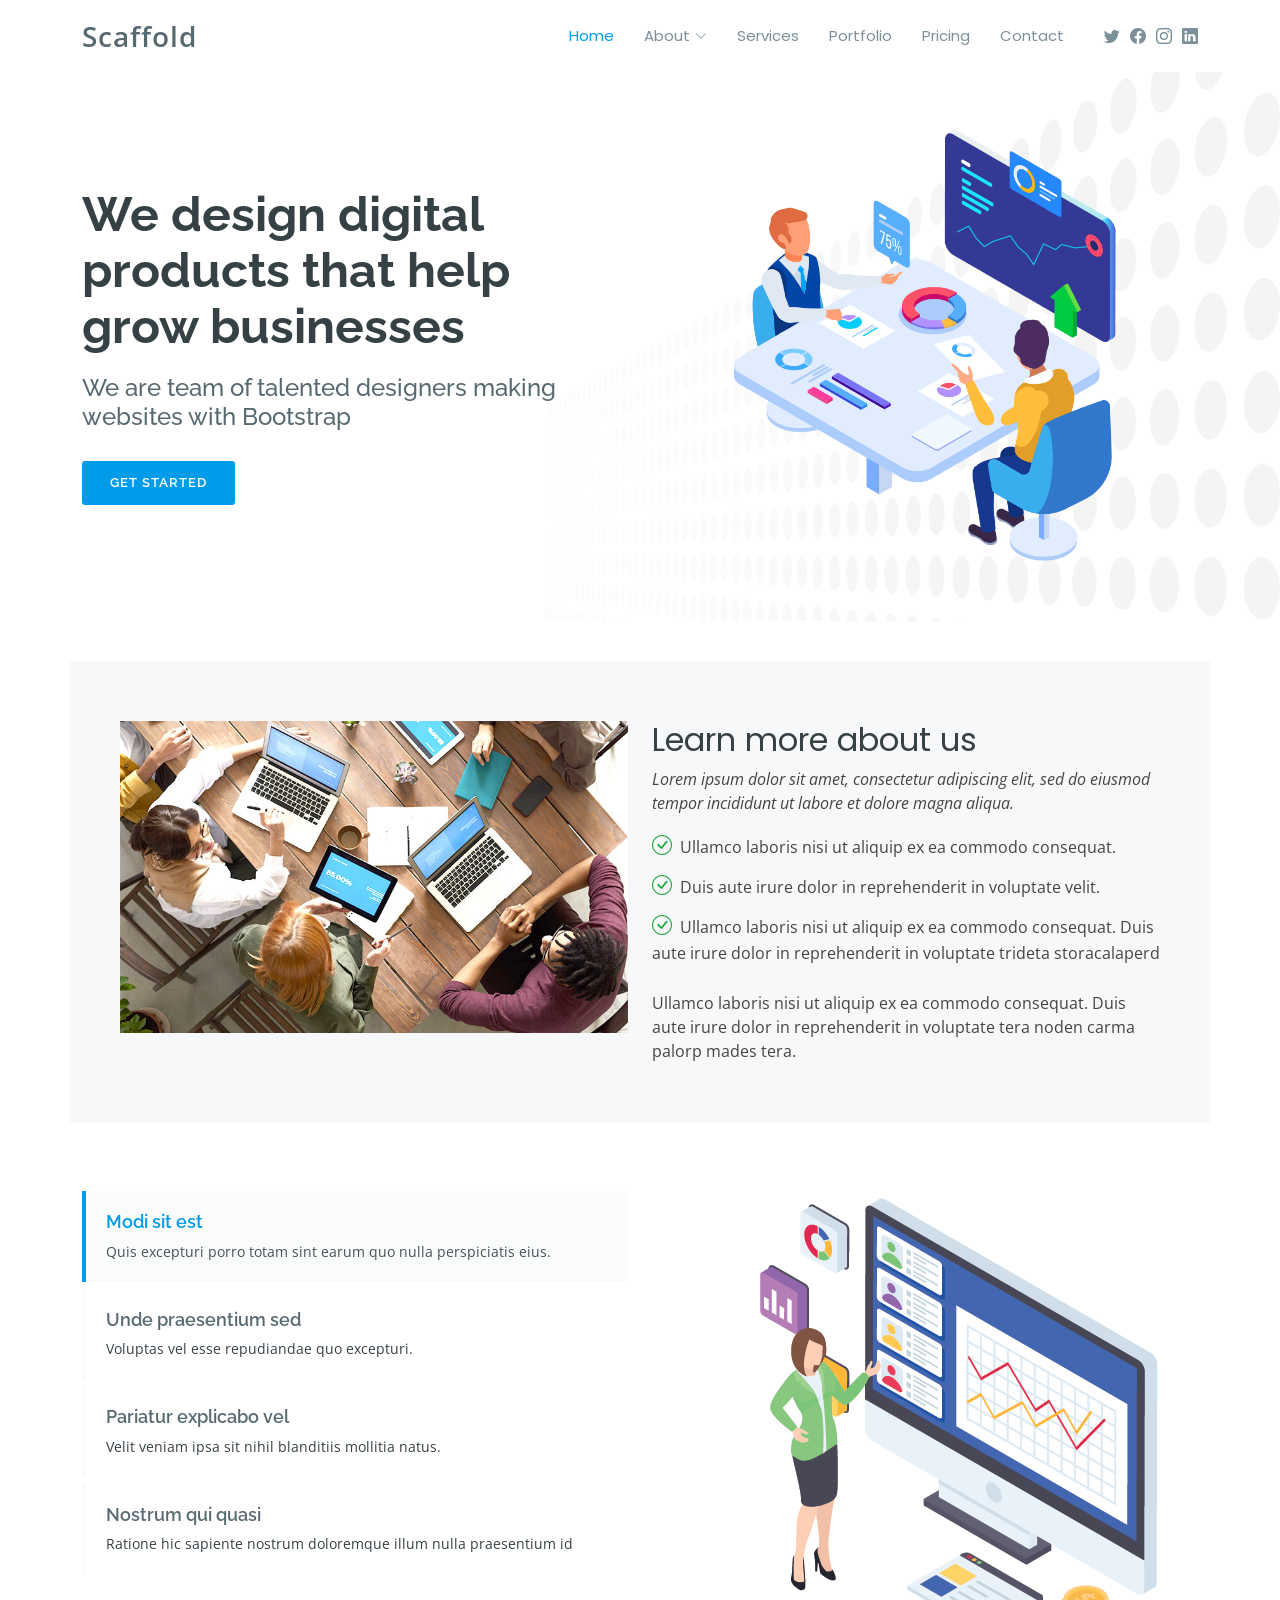
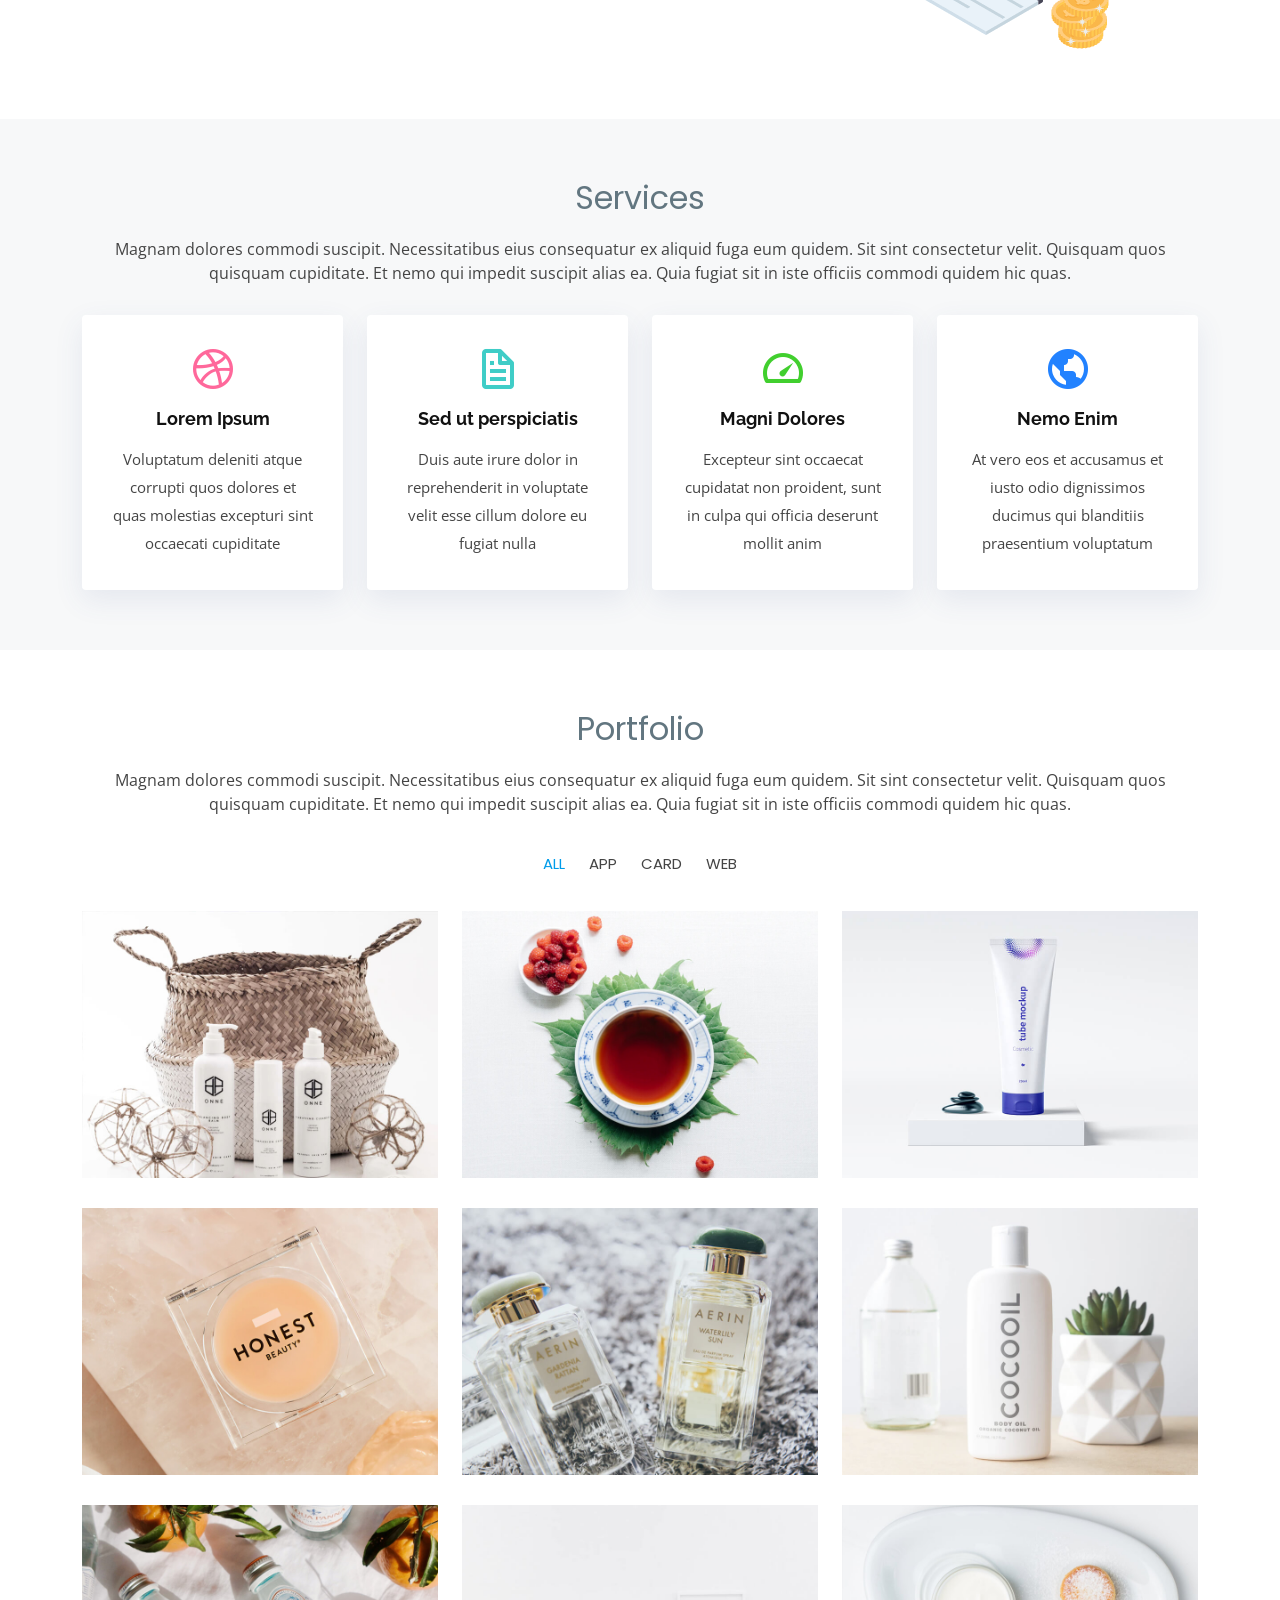
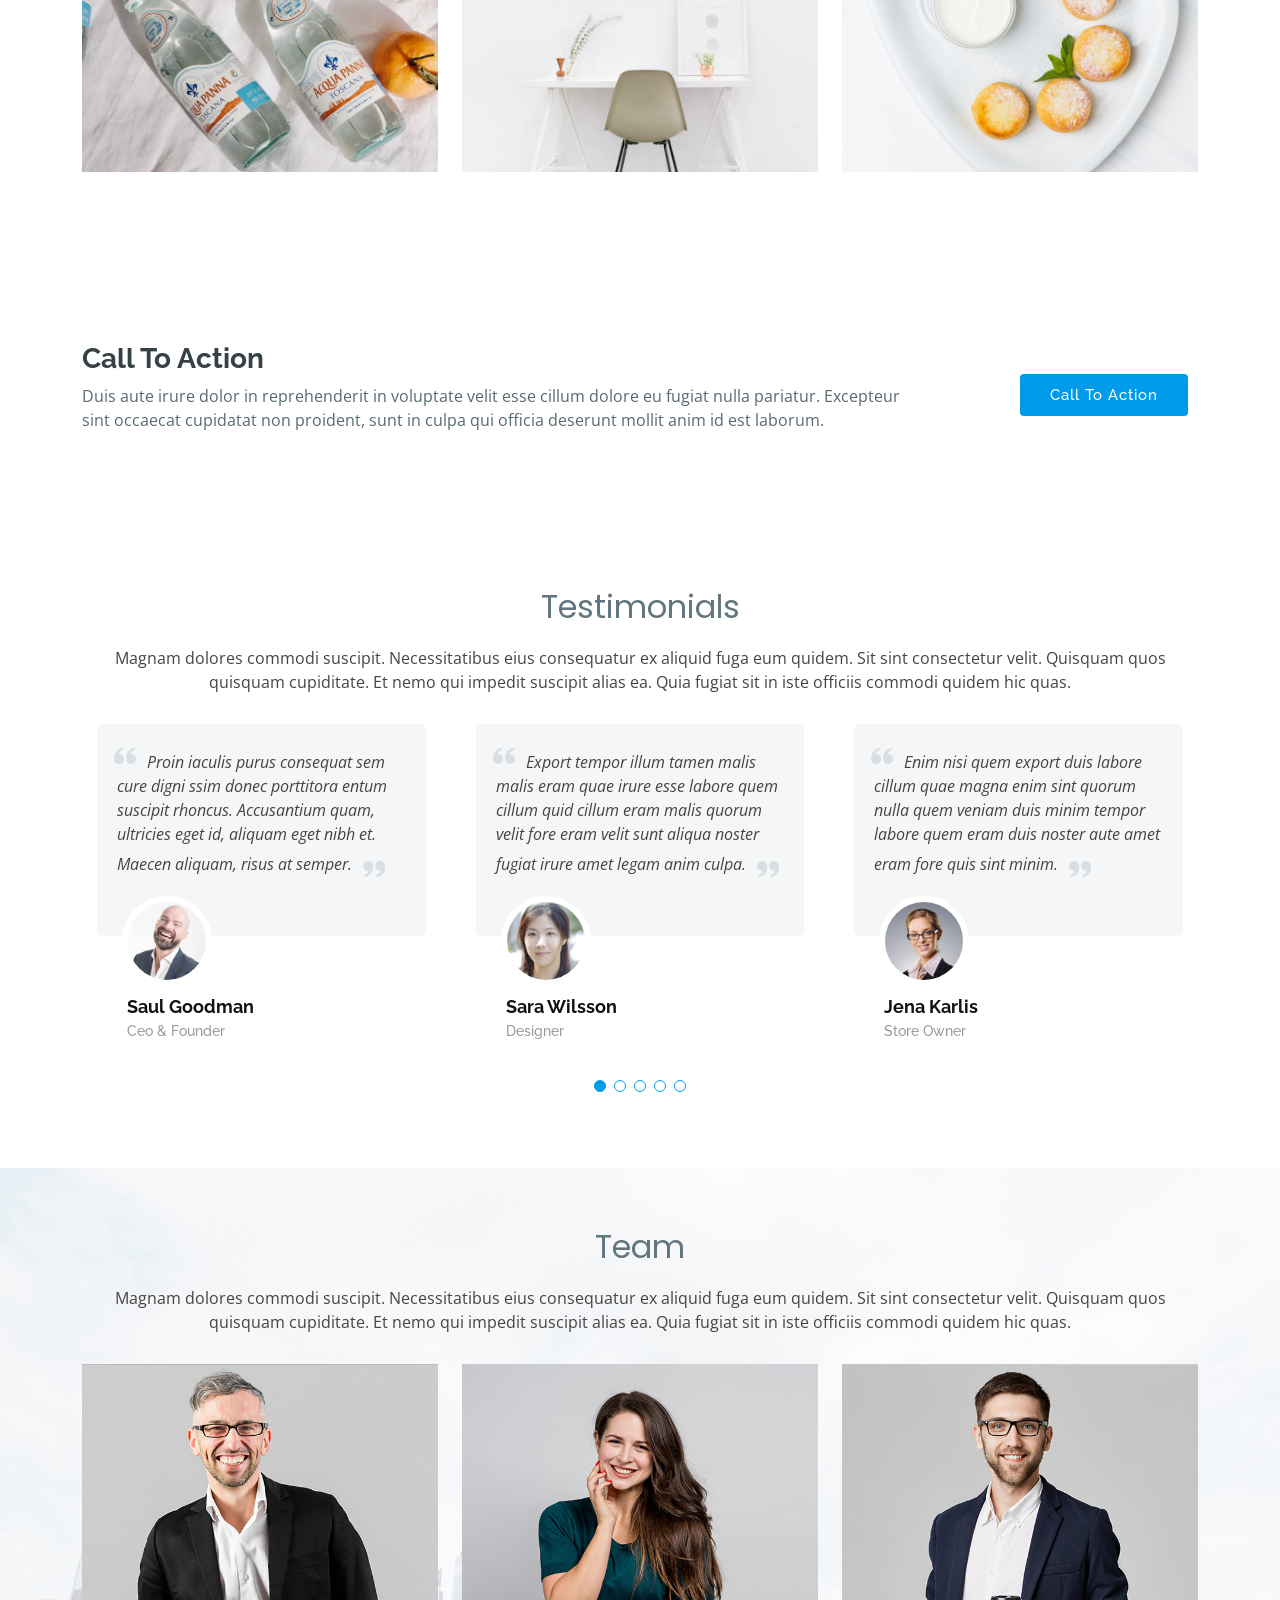
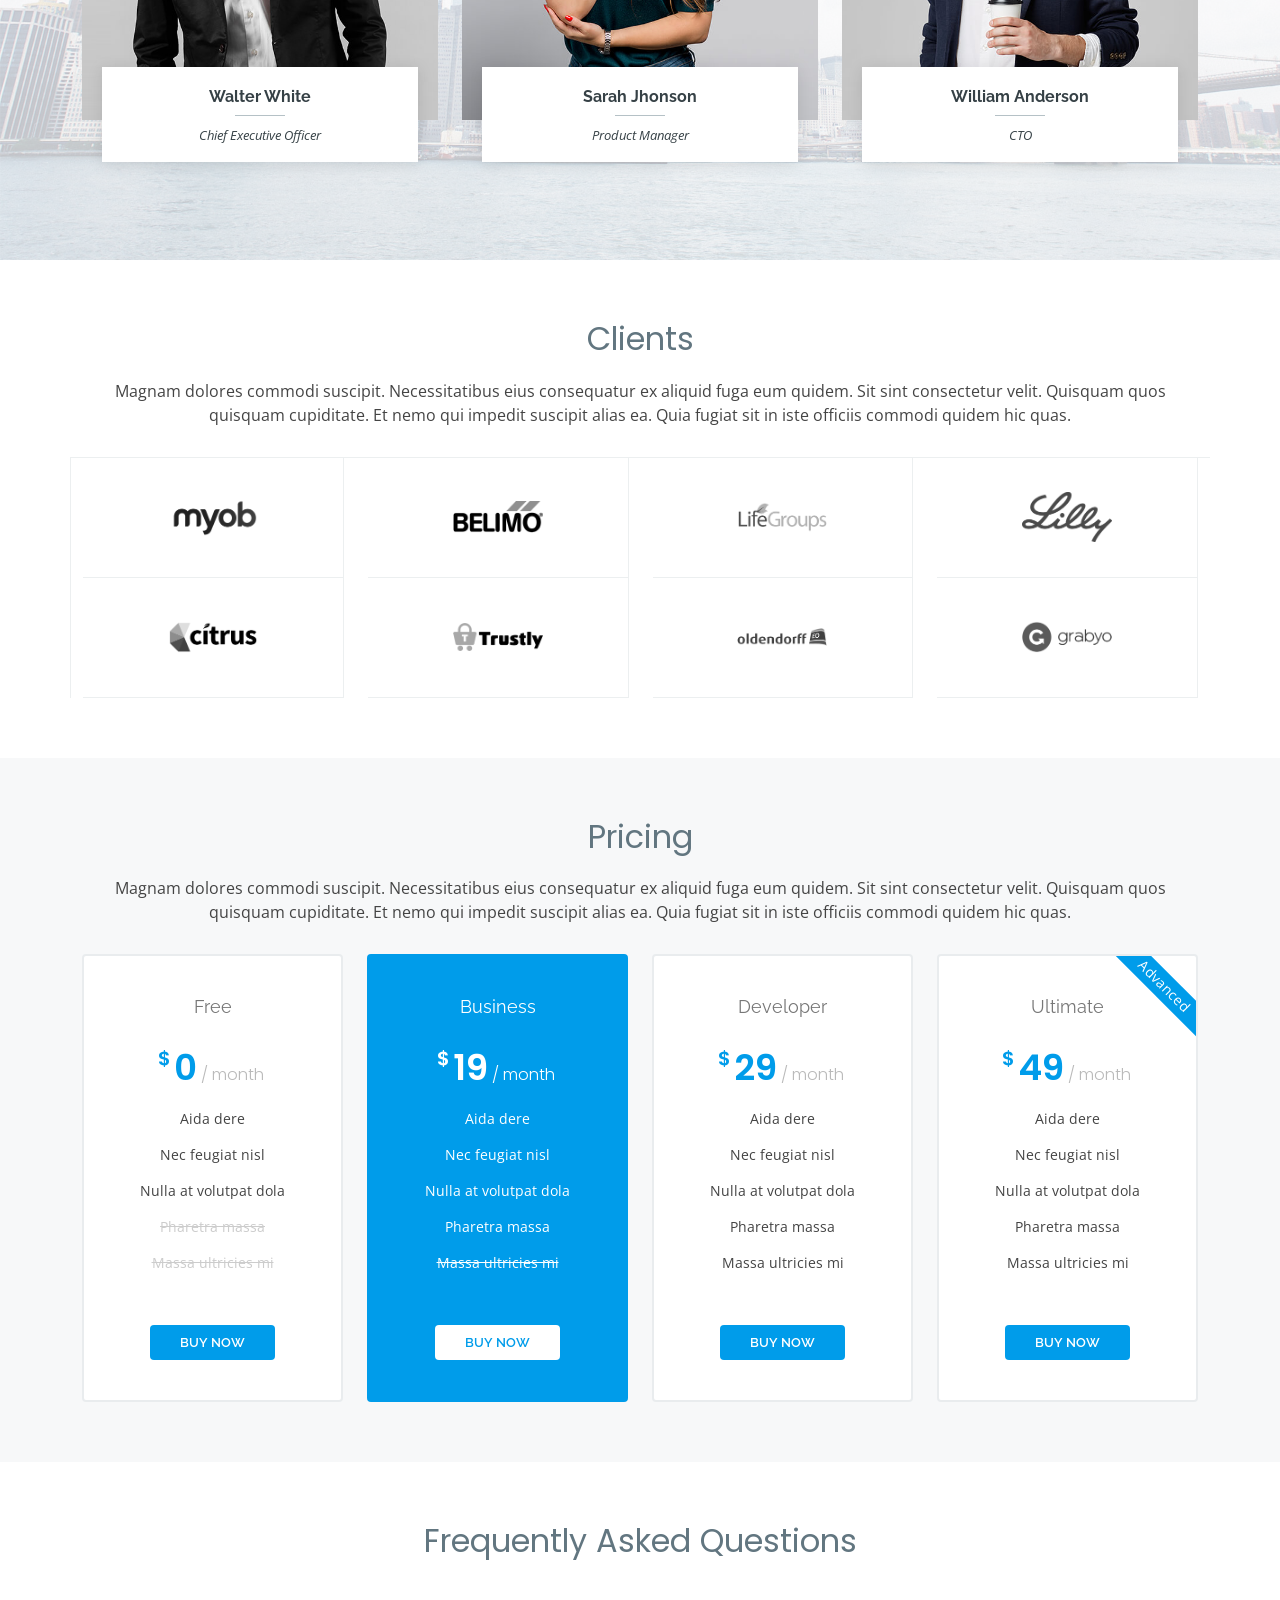
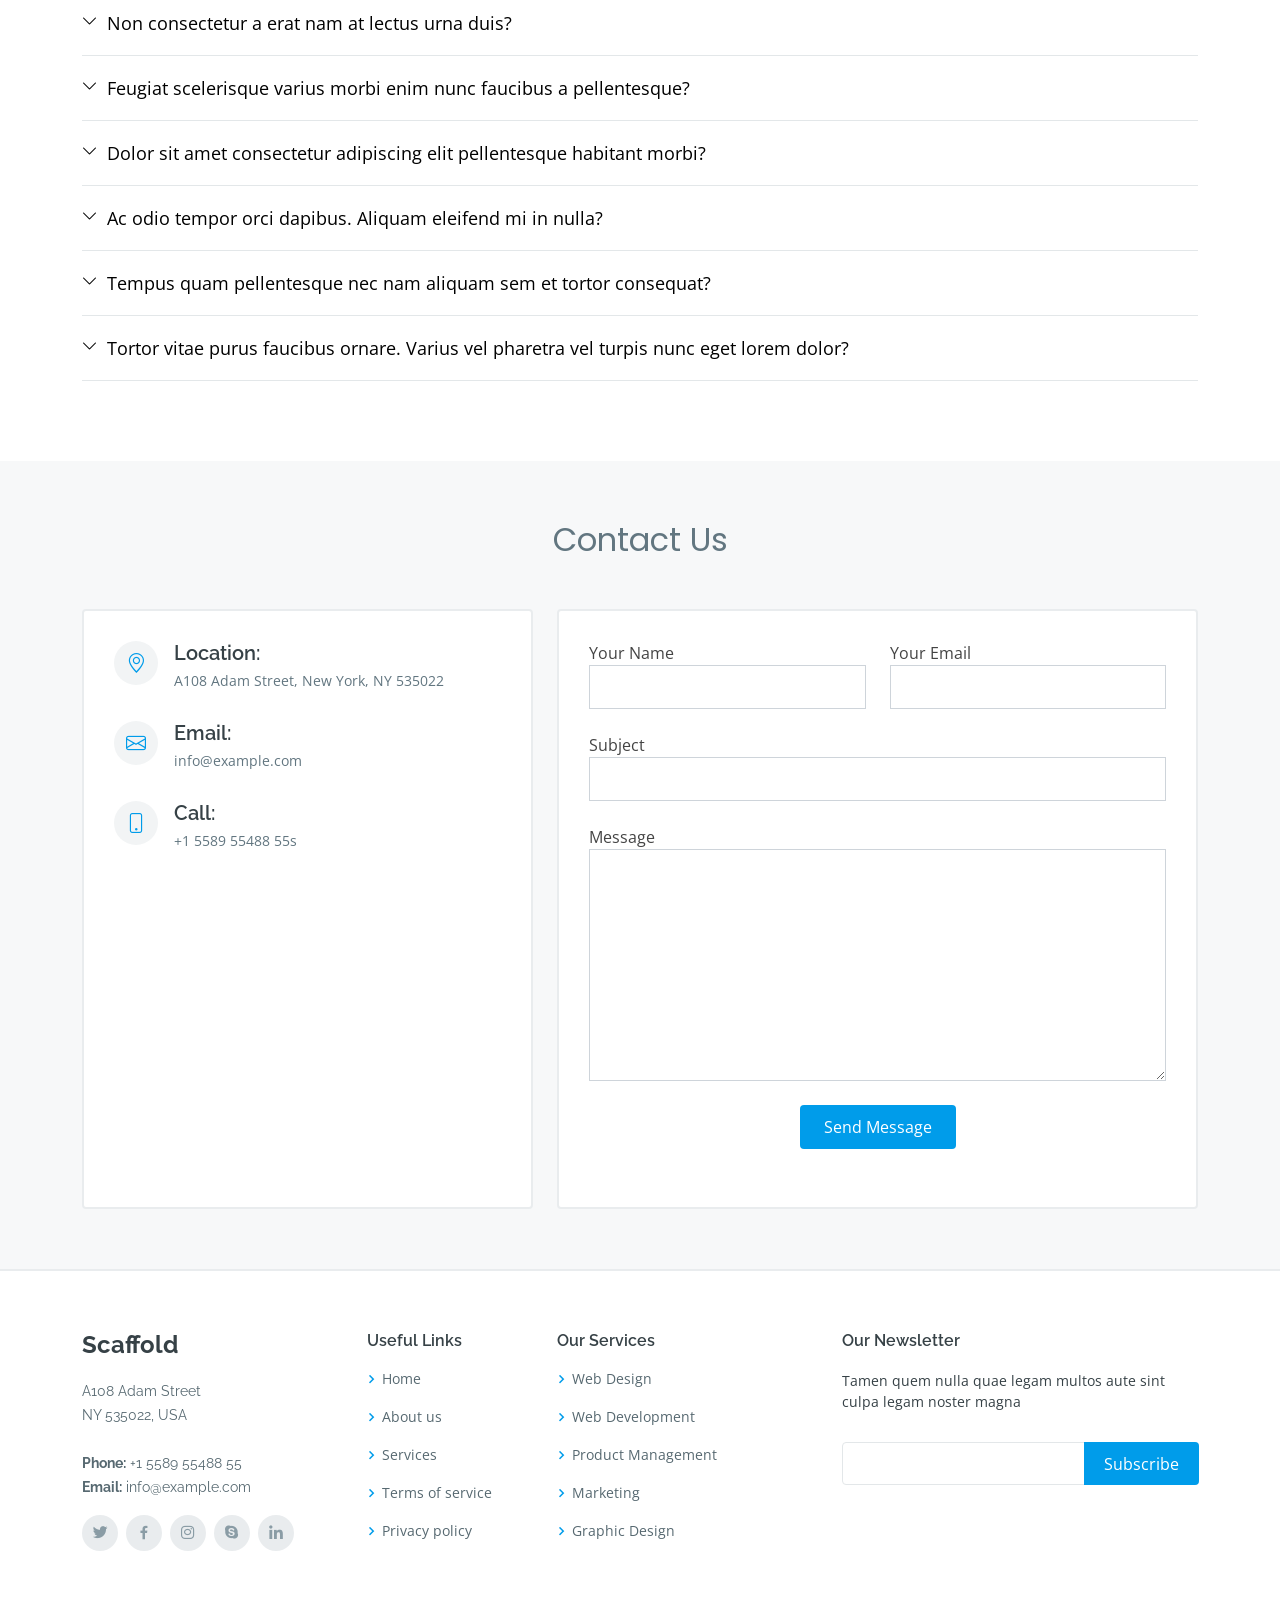
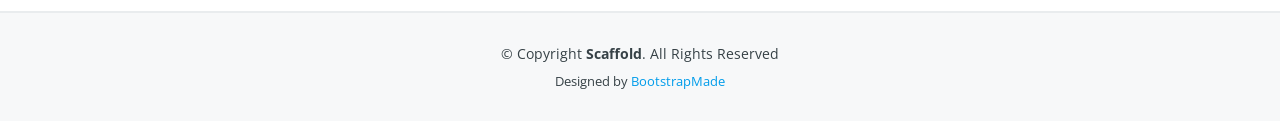
==== docs/index.html @ 126b01b7 "Added site" ====
<!DOCTYPE html>
<html lang="en">

<head>
  <meta charset="utf-8">
  <meta content="width=device-width, initial-scale=1.0" name="viewport">

  <title>Scaffold Bootstrap Template - Index</title>
  <meta content="" name="description">
  <meta content="" name="keywords">

  <!-- Favicons -->
  <link href="assets/img/favicon.png" rel="icon">
  <link href="assets/img/apple-touch-icon.png" rel="apple-touch-icon">

  <!-- Google Fonts -->
  <link href="https://fonts.googleapis.com/css?family=Open+Sans:300,300i,400,400i,600,600i,700,700i|Raleway:300,300i,400,400i,500,500i,600,600i,700,700i|Poppins:300,300i,400,400i,500,500i,600,600i,700,700i" rel="stylesheet">

  <!-- Vendor CSS Files -->
  <link href="assets/vendor/aos/aos.css" rel="stylesheet">
  <link href="assets/vendor/bootstrap/css/bootstrap.min.css" rel="stylesheet">
  <link href="assets/vendor/bootstrap-icons/bootstrap-icons.css" rel="stylesheet">
  <link href="assets/vendor/boxicons/css/boxicons.min.css" rel="stylesheet">
  <link href="assets/vendor/glightbox/css/glightbox.min.css" rel="stylesheet">
  <link href="assets/vendor/swiper/swiper-bundle.min.css" rel="stylesheet">

  <!-- Template Main CSS File -->
  <link href="assets/css/style.css" rel="stylesheet">

  <!-- =======================================================
  * Template Name: Scaffold - v4.7.0
  * Template URL: https://bootstrapmade.com/scaffold-bootstrap-metro-style-template/
  * Author: BootstrapMade.com
  * License: https://bootstrapmade.com/license/
  ======================================================== -->
</head>

<body>

  <!-- ======= Header ======= -->
  <header id="header" class="fixed-top d-flex align-items-center">
    <div class="container d-flex align-items-center">

      <div class="logo me-auto">
        <h1><a href="index.html">Scaffold</a></h1>
        <!-- Uncomment below if you prefer to use an image logo -->
        <!-- <a href="index.html"><img src="assets/img/logo.png" alt="" class="img-fluid"></a>-->
      </div>

      <nav id="navbar" class="navbar order-last order-lg-0">
        <ul>
          <li><a class="nav-link scrollto active" href="#hero">Home</a></li>
          <li class="dropdown"><a href="#"><span>About</span> <i class="bi bi-chevron-down"></i></a>
            <ul>
              <li><a class="nav-link scrollto" href="#about">About Us</a></li>
              <li><a class="nav-link scrollto" href="#team">Team</a></li>
              <li><a class="nav-link scrollto" href="#testimonials">Testimonials</a></li>
              <li class="dropdown"><a href="#"><span>Deep Drop Down</span> <i class="bi bi-chevron-right"></i></a>
                <ul>
                  <li><a href="#">Deep Drop Down 1</a></li>
                  <li><a href="#">Deep Drop Down 2</a></li>
                  <li><a href="#">Deep Drop Down 3</a></li>
                  <li><a href="#">Deep Drop Down 4</a></li>
                  <li><a href="#">Deep Drop Down 5</a></li>
                </ul>
              </li>
            </ul>
          </li>
          <li><a class="nav-link scrollto" href="#services">Services</a></li>
          <li><a class="nav-link scrollto " href="#portfolio">Portfolio</a></li>
          <li><a class="nav-link scrollto" href="#pricing">Pricing</a></li>
          <li><a class="nav-link scrollto" href="#contact">Contact</a></li>
        </ul>
        <i class="bi bi-list mobile-nav-toggle"></i>
      </nav><!-- .navbar -->

      <div class="header-social-links d-flex align-items-center">
        <a href="#" class="twitter"><i class="bi bi-twitter"></i></a>
        <a href="#" class="facebook"><i class="bi bi-facebook"></i></a>
        <a href="#" class="instagram"><i class="bi bi-instagram"></i></a>
        <a href="#" class="linkedin"><i class="bi bi-linkedin"></i></i></a>
      </div>

    </div>
  </header><!-- End Header -->

  <!-- ======= Hero Section ======= -->
  <section id="hero">

    <div class="container">
      <div class="row">
        <div class="col-lg-6 pt-5 pt-lg-0 order-2 order-lg-1 d-flex flex-column justify-content-center" data-aos="fade-up">
          <div>
            <h1>We design digital products that help grow businesses</h1>
            <h2>We are team of talented designers making websites with Bootstrap</h2>
            <a href="#about" class="btn-get-started scrollto">Get Started</a>
          </div>
        </div>
        <div class="col-lg-6 order-1 order-lg-2 hero-img" data-aos="fade-left">
          <img src="assets/img/hero-img.png" class="img-fluid" alt="">
        </div>
      </div>
    </div>

  </section><!-- End Hero -->

  <main id="main">

    <!-- ======= About Section ======= -->
    <section id="about" class="about">
      <div class="container">

        <div class="row">
          <div class="col-lg-6" data-aos="zoom-in">
            <img src="assets/img/about.jpg" class="img-fluid" alt="">
          </div>
          <div class="col-lg-6 d-flex flex-column justify-contents-center" data-aos="fade-left">
            <div class="content pt-4 pt-lg-0">
              <h3>Learn more about us</h3>
              <p class="fst-italic">
                Lorem ipsum dolor sit amet, consectetur adipiscing elit, sed do eiusmod tempor incididunt ut labore et dolore
                magna aliqua.
              </p>
              <ul>
                <li><i class="bi bi-check-circle"></i> Ullamco laboris nisi ut aliquip ex ea commodo consequat.</li>
                <li><i class="bi bi-check-circle"></i> Duis aute irure dolor in reprehenderit in voluptate velit.</li>
                <li><i class="bi bi-check-circle"></i> Ullamco laboris nisi ut aliquip ex ea commodo consequat. Duis aute irure dolor in reprehenderit in voluptate trideta storacalaperd</li>
              </ul>
              <p>
                Ullamco laboris nisi ut aliquip ex ea commodo consequat. Duis aute irure dolor in reprehenderit in voluptate tera noden carma palorp mades tera.
              </p>
            </div>
          </div>
        </div>

      </div>
    </section><!-- End About Section -->

    <!-- ======= Features Section ======= -->
    <section id="features" class="features">
      <div class="container">

        <div class="row">
          <div class="col-lg-6 mt-2 mb-tg-0 order-2 order-lg-1">
            <ul class="nav nav-tabs flex-column">
              <li class="nav-item" data-aos="fade-up">
                <a class="nav-link active show" data-bs-toggle="tab" href="#tab-1">
                  <h4>Modi sit est</h4>
                  <p>Quis excepturi porro totam sint earum quo nulla perspiciatis eius.</p>
                </a>
              </li>
              <li class="nav-item mt-2" data-aos="fade-up" data-aos-delay="100">
                <a class="nav-link" data-bs-toggle="tab" href="#tab-2">
                  <h4>Unde praesentium sed</h4>
                  <p>Voluptas vel esse repudiandae quo excepturi.</p>
                </a>
              </li>
              <li class="nav-item mt-2" data-aos="fade-up" data-aos-delay="200">
                <a class="nav-link" data-bs-toggle="tab" href="#tab-3">
                  <h4>Pariatur explicabo vel</h4>
                  <p>Velit veniam ipsa sit nihil blanditiis mollitia natus.</p>
                </a>
              </li>
              <li class="nav-item mt-2" data-aos="fade-up" data-aos-delay="300">
                <a class="nav-link" data-bs-toggle="tab" href="#tab-4">
                  <h4>Nostrum qui quasi</h4>
                  <p>Ratione hic sapiente nostrum doloremque illum nulla praesentium id</p>
                </a>
              </li>
            </ul>
          </div>
          <div class="col-lg-6 order-1 order-lg-2" data-aos="zoom-in">
            <div class="tab-content">
              <div class="tab-pane active show" id="tab-1">
                <figure>
                  <img src="assets/img/features-1.png" alt="" class="img-fluid">
                </figure>
              </div>
              <div class="tab-pane" id="tab-2">
                <figure>
                  <img src="assets/img/features-2.png" alt="" class="img-fluid">
                </figure>
              </div>
              <div class="tab-pane" id="tab-3">
                <figure>
                  <img src="assets/img/features-3.png" alt="" class="img-fluid">
                </figure>
              </div>
              <div class="tab-pane" id="tab-4">
                <figure>
                  <img src="assets/img/features-4.png" alt="" class="img-fluid">
                </figure>
              </div>
            </div>
          </div>
        </div>

      </div>
    </section><!-- End Features Section -->

    <!-- ======= Services Section ======= -->
    <section id="services" class="services section-bg">
      <div class="container">

        <div class="section-title" data-aos="fade-up">
          <h2>Services</h2>
          <p>Magnam dolores commodi suscipit. Necessitatibus eius consequatur ex aliquid fuga eum quidem. Sit sint consectetur velit. Quisquam quos quisquam cupiditate. Et nemo qui impedit suscipit alias ea. Quia fugiat sit in iste officiis commodi quidem hic quas.</p>
        </div>

        <div class="row">
          <div class="col-md-6 col-lg-3 d-flex align-items-stretch mb-5 mb-lg-0" data-aos="zoom-in">
            <div class="icon-box icon-box-pink">
              <div class="icon"><i class="bx bxl-dribbble"></i></div>
              <h4 class="title"><a href="">Lorem Ipsum</a></h4>
              <p class="description">Voluptatum deleniti atque corrupti quos dolores et quas molestias excepturi sint occaecati cupiditate</p>
            </div>
          </div>

          <div class="col-md-6 col-lg-3 d-flex align-items-stretch mb-5 mb-lg-0" data-aos="zoom-in" data-aos-delay="100">
            <div class="icon-box icon-box-cyan">
              <div class="icon"><i class="bx bx-file"></i></div>
              <h4 class="title"><a href="">Sed ut perspiciatis</a></h4>
              <p class="description">Duis aute irure dolor in reprehenderit in voluptate velit esse cillum dolore eu fugiat nulla</p>
            </div>
          </div>

          <div class="col-md-6 col-lg-3 d-flex align-items-stretch mb-5 mb-lg-0" data-aos="zoom-in" data-aos-delay="200">
            <div class="icon-box icon-box-green">
              <div class="icon"><i class="bx bx-tachometer"></i></div>
              <h4 class="title"><a href="">Magni Dolores</a></h4>
              <p class="description">Excepteur sint occaecat cupidatat non proident, sunt in culpa qui officia deserunt mollit anim</p>
            </div>
          </div>

          <div class="col-md-6 col-lg-3 d-flex align-items-stretch mb-5 mb-lg-0" data-aos="zoom-in" data-aos-delay="300">
            <div class="icon-box icon-box-blue">
              <div class="icon"><i class="bx bx-world"></i></div>
              <h4 class="title"><a href="">Nemo Enim</a></h4>
              <p class="description">At vero eos et accusamus et iusto odio dignissimos ducimus qui blanditiis praesentium voluptatum</p>
            </div>
          </div>

        </div>

      </div>
    </section><!-- End Services Section -->

    <!-- ======= Portfolio Section ======= -->
    <section id="portfolio" class="portfolio">
      <div class="container">

        <div class="section-title" data-aos="fade-up">
          <h2>Portfolio</h2>
          <p>Magnam dolores commodi suscipit. Necessitatibus eius consequatur ex aliquid fuga eum quidem. Sit sint consectetur velit. Quisquam quos quisquam cupiditate. Et nemo qui impedit suscipit alias ea. Quia fugiat sit in iste officiis commodi quidem hic quas.</p>
        </div>

        <div class="row">
          <div class="col-lg-12 d-flex justify-content-center" data-aos="fade-up" data-aos-delay="100">
            <ul id="portfolio-flters">
              <li data-filter="*" class="filter-active">All</li>
              <li data-filter=".filter-app">App</li>
              <li data-filter=".filter-card">Card</li>
              <li data-filter=".filter-web">Web</li>
            </ul>
          </div>
        </div>

        <div class="row portfolio-container" data-aos="fade-up" data-aos-delay="200">

          <div class="col-lg-4 col-md-6 portfolio-item filter-app">
            <div class="portfolio-wrap">
              <img src="assets/img/portfolio/portfolio-1.jpg" class="img-fluid" alt="">
              <div class="portfolio-info">
                <h4>App 1</h4>
                <p>App</p>
              </div>
              <div class="portfolio-links">
                <a href="assets/img/portfolio/portfolio-1.jpg" data-gallery="portfolioGallery" class="portfolio-lightbox" title="App 1"><i class="bx bx-plus"></i></a>
                <a href="portfolio-details.html" title="More Details"><i class="bx bx-link"></i></a>
              </div>
            </div>
          </div>

          <div class="col-lg-4 col-md-6 portfolio-item filter-web">
            <div class="portfolio-wrap">
              <img src="assets/img/portfolio/portfolio-2.jpg" class="img-fluid" alt="">
              <div class="portfolio-info">
                <h4>Web 3</h4>
                <p>Web</p>
              </div>
              <div class="portfolio-links">
                <a href="assets/img/portfolio/portfolio-2.jpg" data-gallery="portfolioGallery" class="portfolio-lightbox" title="Web 3"><i class="bx bx-plus"></i></a>
                <a href="portfolio-details.html" title="More Details"><i class="bx bx-link"></i></a>
              </div>
            </div>
          </div>

          <div class="col-lg-4 col-md-6 portfolio-item filter-app">
            <div class="portfolio-wrap">
              <img src="assets/img/portfolio/portfolio-3.jpg" class="img-fluid" alt="">
              <div class="portfolio-info">
                <h4>App 2</h4>
                <p>App</p>
              </div>
              <div class="portfolio-links">
                <a href="assets/img/portfolio/portfolio-3.jpg" data-gallery="portfolioGallery" class="portfolio-lightbox" title="App 2"><i class="bx bx-plus"></i></a>
                <a href="portfolio-details.html" title="More Details"><i class="bx bx-link"></i></a>
              </div>
            </div>
          </div>

          <div class="col-lg-4 col-md-6 portfolio-item filter-card">
            <div class="portfolio-wrap">
              <img src="assets/img/portfolio/portfolio-4.jpg" class="img-fluid" alt="">
              <div class="portfolio-info">
                <h4>Card 2</h4>
                <p>Card</p>
              </div>
              <div class="portfolio-links">
                <a href="assets/img/portfolio/portfolio-4.jpg" data-gallery="portfolioGallery" class="portfolio-lightbox" title="Card 2"><i class="bx bx-plus"></i></a>
                <a href="portfolio-details.html" title="More Details"><i class="bx bx-link"></i></a>
              </div>
            </div>
          </div>

          <div class="col-lg-4 col-md-6 portfolio-item filter-web">
            <div class="portfolio-wrap">
              <img src="assets/img/portfolio/portfolio-5.jpg" class="img-fluid" alt="">
              <div class="portfolio-info">
                <h4>Web 2</h4>
                <p>Web</p>
              </div>
              <div class="portfolio-links">
                <a href="assets/img/portfolio/portfolio-5.jpg" data-gallery="portfolioGallery" class="portfolio-lightbox" title="Web 2"><i class="bx bx-plus"></i></a>
                <a href="portfolio-details.html" title="More Details"><i class="bx bx-link"></i></a>
              </div>
            </div>
          </div>

          <div class="col-lg-4 col-md-6 portfolio-item filter-app">
            <div class="portfolio-wrap">
              <img src="assets/img/portfolio/portfolio-6.jpg" class="img-fluid" alt="">
              <div class="portfolio-info">
                <h4>App 3</h4>
                <p>App</p>
              </div>
              <div class="portfolio-links">
                <a href="assets/img/portfolio/portfolio-6.jpg" data-gallery="portfolioGallery" class="portfolio-lightbox" title="App 3"><i class="bx bx-plus"></i></a>
                <a href="portfolio-details.html" title="More Details"><i class="bx bx-link"></i></a>
              </div>
            </div>
          </div>

          <div class="col-lg-4 col-md-6 portfolio-item filter-card">
            <div class="portfolio-wrap">
              <img src="assets/img/portfolio/portfolio-7.jpg" class="img-fluid" alt="">
              <div class="portfolio-info">
                <h4>Card 1</h4>
                <p>Card</p>
              </div>
              <div class="portfolio-links">
                <a href="assets/img/portfolio/portfolio-7.jpg" data-gallery="portfolioGallery" class="portfolio-lightbox" title="Card 1"><i class="bx bx-plus"></i></a>
                <a href="portfolio-details.html" title="More Details"><i class="bx bx-link"></i></a>
              </div>
            </div>
          </div>

          <div class="col-lg-4 col-md-6 portfolio-item filter-card">
            <div class="portfolio-wrap">
              <img src="assets/img/portfolio/portfolio-8.jpg" class="img-fluid" alt="">
              <div class="portfolio-info">
                <h4>Card 3</h4>
                <p>Card</p>
              </div>
              <div class="portfolio-links">
                <a href="assets/img/portfolio/portfolio-8.jpg" data-gallery="portfolioGallery" class="portfolio-lightbox" title="Card 3"><i class="bx bx-plus"></i></a>
                <a href="portfolio-details.html" title="More Details"><i class="bx bx-link"></i></a>
              </div>
            </div>
          </div>

          <div class="col-lg-4 col-md-6 portfolio-item filter-web">
            <div class="portfolio-wrap">
              <img src="assets/img/portfolio/portfolio-9.jpg" class="img-fluid" alt="">
              <div class="portfolio-info">
                <h4>Web 3</h4>
                <p>Web</p>
              </div>
              <div class="portfolio-links">
                <a href="assets/img/portfolio/portfolio-9.jpg" data-gallery="portfolioGallery" class="portfolio-lightbox" title="Web 3"><i class="bx bx-plus"></i></a>
                <a href="portfolio-details.html" title="More Details"><i class="bx bx-link"></i></a>
              </div>
            </div>
          </div>

        </div>

      </div>
    </section><!-- End Portfolio Section -->

    <!-- ======= Cta Section ======= -->
    <section id="cta" class="cta">
      <div class="container">

        <div class="row" data-aos="zoom-in">
          <div class="col-lg-9 text-center text-lg-start">
            <h3>Call To Action</h3>
            <p> Duis aute irure dolor in reprehenderit in voluptate velit esse cillum dolore eu fugiat nulla pariatur. Excepteur sint occaecat cupidatat non proident, sunt in culpa qui officia deserunt mollit anim id est laborum.</p>
          </div>
          <div class="col-lg-3 cta-btn-container text-center">
            <a class="cta-btn align-middle" href="#">Call To Action</a>
          </div>
        </div>

      </div>
    </section><!-- End Cta Section -->

    <!-- ======= Testimonials Section ======= -->
    <section id="testimonials" class="testimonials">
      <div class="container">

        <div class="section-title" data-aos="fade-up">
          <h2>Testimonials</h2>
          <p>Magnam dolores commodi suscipit. Necessitatibus eius consequatur ex aliquid fuga eum quidem. Sit sint consectetur velit. Quisquam quos quisquam cupiditate. Et nemo qui impedit suscipit alias ea. Quia fugiat sit in iste officiis commodi quidem hic quas.</p>
        </div>

        <div class="testimonials-slider swiper" data-aos="fade-up" data-aos-delay="100">
          <div class="swiper-wrapper">

            <div class="swiper-slide">
              <div class="testimonial-item">
                <p>
                  <i class="bx bxs-quote-alt-left quote-icon-left"></i>
                  Proin iaculis purus consequat sem cure digni ssim donec porttitora entum suscipit rhoncus. Accusantium quam, ultricies eget id, aliquam eget nibh et. Maecen aliquam, risus at semper.
                  <i class="bx bxs-quote-alt-right quote-icon-right"></i>
                </p>
                <img src="assets/img/testimonials/testimonials-1.jpg" class="testimonial-img" alt="">
                <h3>Saul Goodman</h3>
                <h4>Ceo &amp; Founder</h4>
              </div>
            </div><!-- End testimonial item -->

            <div class="swiper-slide">
              <div class="testimonial-item">
                <p>
                  <i class="bx bxs-quote-alt-left quote-icon-left"></i>
                  Export tempor illum tamen malis malis eram quae irure esse labore quem cillum quid cillum eram malis quorum velit fore eram velit sunt aliqua noster fugiat irure amet legam anim culpa.
                  <i class="bx bxs-quote-alt-right quote-icon-right"></i>
                </p>
                <img src="assets/img/testimonials/testimonials-2.jpg" class="testimonial-img" alt="">
                <h3>Sara Wilsson</h3>
                <h4>Designer</h4>
              </div>
            </div><!-- End testimonial item -->

            <div class="swiper-slide">
              <div class="testimonial-item">
                <p>
                  <i class="bx bxs-quote-alt-left quote-icon-left"></i>
                  Enim nisi quem export duis labore cillum quae magna enim sint quorum nulla quem veniam duis minim tempor labore quem eram duis noster aute amet eram fore quis sint minim.
                  <i class="bx bxs-quote-alt-right quote-icon-right"></i>
                </p>
                <img src="assets/img/testimonials/testimonials-3.jpg" class="testimonial-img" alt="">
                <h3>Jena Karlis</h3>
                <h4>Store Owner</h4>
              </div>
            </div><!-- End testimonial item -->

            <div class="swiper-slide">
              <div class="testimonial-item">
                <p>
                  <i class="bx bxs-quote-alt-left quote-icon-left"></i>
                  Fugiat enim eram quae cillum dolore dolor amet nulla culpa multos export minim fugiat minim velit minim dolor enim duis veniam ipsum anim magna sunt elit fore quem dolore labore illum veniam.
                  <i class="bx bxs-quote-alt-right quote-icon-right"></i>
                </p>
                <img src="assets/img/testimonials/testimonials-4.jpg" class="testimonial-img" alt="">
                <h3>Matt Brandon</h3>
                <h4>Freelancer</h4>
              </div>
            </div><!-- End testimonial item -->

            <div class="swiper-slide">
              <div class="testimonial-item">
                <p>
                  <i class="bx bxs-quote-alt-left quote-icon-left"></i>
                  Quis quorum aliqua sint quem legam fore sunt eram irure aliqua veniam tempor noster veniam enim culpa labore duis sunt culpa nulla illum cillum fugiat legam esse veniam culpa fore nisi cillum quid.
                  <i class="bx bxs-quote-alt-right quote-icon-right"></i>
                </p>
                <img src="assets/img/testimonials/testimonials-5.jpg" class="testimonial-img" alt="">
                <h3>John Larson</h3>
                <h4>Entrepreneur</h4>
              </div>
            </div><!-- End testimonial item -->

          </div>
          <div class="swiper-pagination"></div>
        </div>

      </div>
    </section><!-- End Testimonials Section -->

    <!-- ======= Team Section ======= -->
    <section id="team" class="team">
      <div class="container">

        <div class="section-title" data-aos="fade-up">
          <h2>Team</h2>
          <p>Magnam dolores commodi suscipit. Necessitatibus eius consequatur ex aliquid fuga eum quidem. Sit sint consectetur velit. Quisquam quos quisquam cupiditate. Et nemo qui impedit suscipit alias ea. Quia fugiat sit in iste officiis commodi quidem hic quas.</p>
        </div>

        <div class="row">

          <div class="col-lg-4 col-md-6">
            <div class="member" data-aos="zoom-in">
              <div class="pic"><img src="assets/img/team/team-1.jpg" class="img-fluid" alt=""></div>
              <div class="member-info">
                <h4>Walter White</h4>
                <span>Chief Executive Officer</span>
                <div class="social">
                  <a href=""><i class="bi bi-twitter"></i></a>
                  <a href=""><i class="bi bi-facebook"></i></a>
                  <a href=""><i class="bi bi-instagram"></i></a>
                  <a href=""><i class="bi bi-linkedin"></i></a>
                </div>
              </div>
            </div>
          </div>

          <div class="col-lg-4 col-md-6">
            <div class="member" data-aos="zoom-in" data-aos-delay="100">
              <div class="pic"><img src="assets/img/team/team-2.jpg" class="img-fluid" alt=""></div>
              <div class="member-info">
                <h4>Sarah Jhonson</h4>
                <span>Product Manager</span>
                <div class="social">
                  <a href=""><i class="bi bi-twitter"></i></a>
                  <a href=""><i class="bi bi-facebook"></i></a>
                  <a href=""><i class="bi bi-instagram"></i></a>
                  <a href=""><i class="bi bi-linkedin"></i></a>
                </div>
              </div>
            </div>
          </div>

          <div class="col-lg-4 col-md-6">
            <div class="member" data-aos="zoom-in" data-aos-delay="200">
              <div class="pic"><img src="assets/img/team/team-3.jpg" class="img-fluid" alt=""></div>
              <div class="member-info">
                <h4>William Anderson</h4>
                <span>CTO</span>
                <div class="social">
                  <a href=""><i class="bi bi-twitter"></i></a>
                  <a href=""><i class="bi bi-facebook"></i></a>
                  <a href=""><i class="bi bi-instagram"></i></a>
                  <a href=""><i class="bi bi-linkedin"></i></a>
                </div>
              </div>
            </div>
          </div>

        </div>

      </div>
    </section><!-- End Team Section -->

    <!-- ======= Clients Section ======= -->
    <section id="clients" class="clients">
      <div class="container">

        <div class="section-title" data-aos="fade-up">
          <h2>Clients</h2>
          <p>Magnam dolores commodi suscipit. Necessitatibus eius consequatur ex aliquid fuga eum quidem. Sit sint consectetur velit. Quisquam quos quisquam cupiditate. Et nemo qui impedit suscipit alias ea. Quia fugiat sit in iste officiis commodi quidem hic quas.</p>
        </div>

        <div class="row no-gutters clients-wrap clearfix wow fadeInUp">

          <div class="col-lg-3 col-md-4 col-xs-6">
            <div class="client-logo" data-aos="zoom-in">
              <img src="assets/img/clients/client-1.png" class="img-fluid" alt="">
            </div>
          </div>

          <div class="col-lg-3 col-md-4 col-xs-6">
            <div class="client-logo" data-aos="zoom-in" data-aos-delay="100">
              <img src="assets/img/clients/client-2.png" class="img-fluid" alt="">
            </div>
          </div>

          <div class="col-lg-3 col-md-4 col-xs-6">
            <div class="client-logo" data-aos="zoom-in" data-aos-delay="150">
              <img src="assets/img/clients/client-3.png" class="img-fluid" alt="">
            </div>
          </div>

          <div class="col-lg-3 col-md-4 col-xs-6">
            <div class="client-logo" data-aos="zoom-in" data-aos-delay="200">
              <img src="assets/img/clients/client-4.png" class="img-fluid" alt="">
            </div>
          </div>

          <div class="col-lg-3 col-md-4 col-xs-6">
            <div class="client-logo" data-aos="zoom-in" data-aos-delay="250">
              <img src="assets/img/clients/client-5.png" class="img-fluid" alt="">
            </div>
          </div>

          <div class="col-lg-3 col-md-4 col-xs-6">
            <div class="client-logo" data-aos="zoom-in" data-aos-delay="300">
              <img src="assets/img/clients/client-6.png" class="img-fluid" alt="">
            </div>
          </div>

          <div class="col-lg-3 col-md-4 col-xs-6">
            <div class="client-logo" data-aos="zoom-in" data-aos-delay="350">
              <img src="assets/img/clients/client-7.png" class="img-fluid" alt="">
            </div>
          </div>

          <div class="col-lg-3 col-md-4 col-xs-6" data-aos="zoom-in" data-aos-delay="400">
            <div class="client-logo">
              <img src="assets/img/clients/client-8.png" class="img-fluid" alt="">
            </div>
          </div>

        </div>

      </div>
    </section><!-- End Clients Section -->

    <!-- ======= Pricing Section ======= -->
    <section id="pricing" class="pricing section-bg">
      <div class="container">

        <div class="section-title" data-aos="fade-up">
          <h2>Pricing</h2>
          <p>Magnam dolores commodi suscipit. Necessitatibus eius consequatur ex aliquid fuga eum quidem. Sit sint consectetur velit. Quisquam quos quisquam cupiditate. Et nemo qui impedit suscipit alias ea. Quia fugiat sit in iste officiis commodi quidem hic quas.</p>
        </div>

        <div class="row">

          <div class="col-lg-3 col-md-6">
            <div class="box" data-aos="zoom-in">
              <h3>Free</h3>
              <h4><sup>$</sup>0<span> / month</span></h4>
              <ul>
                <li>Aida dere</li>
                <li>Nec feugiat nisl</li>
                <li>Nulla at volutpat dola</li>
                <li class="na">Pharetra massa</li>
                <li class="na">Massa ultricies mi</li>
              </ul>
              <div class="btn-wrap">
                <a href="#" class="btn-buy">Buy Now</a>
              </div>
            </div>
          </div>

          <div class="col-lg-3 col-md-6 mt-4 mt-md-0">
            <div class="box featured" data-aos="zoom-in" data-aos-delay="100">
              <h3>Business</h3>
              <h4><sup>$</sup>19<span> / month</span></h4>
              <ul>
                <li>Aida dere</li>
                <li>Nec feugiat nisl</li>
                <li>Nulla at volutpat dola</li>
                <li>Pharetra massa</li>
                <li class="na">Massa ultricies mi</li>
              </ul>
              <div class="btn-wrap">
                <a href="#" class="btn-buy">Buy Now</a>
              </div>
            </div>
          </div>

          <div class="col-lg-3 col-md-6 mt-4 mt-lg-0">
            <div class="box" data-aos="zoom-in" data-aos-delay="200">
              <h3>Developer</h3>
              <h4><sup>$</sup>29<span> / month</span></h4>
              <ul>
                <li>Aida dere</li>
                <li>Nec feugiat nisl</li>
                <li>Nulla at volutpat dola</li>
                <li>Pharetra massa</li>
                <li>Massa ultricies mi</li>
              </ul>
              <div class="btn-wrap">
                <a href="#" class="btn-buy">Buy Now</a>
              </div>
            </div>
          </div>

          <div class="col-lg-3 col-md-6 mt-4 mt-lg-0">
            <div class="box" data-aos="zoom-in" data-aos-delay="300">
              <span class="advanced">Advanced</span>
              <h3>Ultimate</h3>
              <h4><sup>$</sup>49<span> / month</span></h4>
              <ul>
                <li>Aida dere</li>
                <li>Nec feugiat nisl</li>
                <li>Nulla at volutpat dola</li>
                <li>Pharetra massa</li>
                <li>Massa ultricies mi</li>
              </ul>
              <div class="btn-wrap">
                <a href="#" class="btn-buy">Buy Now</a>
              </div>
            </div>
          </div>

        </div>

      </div>
    </section><!-- End Pricing Section -->

    <!-- ======= F.A.Q Section ======= -->
    <section id="faq" class="faq">
      <div class="container">

        <div class="section-title" data-aos="fade-up">
          <h2>Frequently Asked Questions</h2>
        </div>

        <ul class="faq-list">

          <li>
            <div data-bs-toggle="collapse" class="collapsed question" href="#faq1">Non consectetur a erat nam at lectus urna duis? <i class="bi bi-chevron-down icon-show"></i><i class="bi bi-chevron-up icon-close"></i></div>
            <div id="faq1" class="collapse" data-bs-parent=".faq-list">
              <p>
                Feugiat pretium nibh ipsum consequat. Tempus iaculis urna id volutpat lacus laoreet non curabitur gravida. Venenatis lectus magna fringilla urna porttitor rhoncus dolor purus non.
              </p>
            </div>
          </li>

          <li>
            <div data-bs-toggle="collapse" href="#faq2" class="collapsed question">Feugiat scelerisque varius morbi enim nunc faucibus a pellentesque? <i class="bi bi-chevron-down icon-show"></i><i class="bi bi-chevron-up icon-close"></i></div>
            <div id="faq2" class="collapse" data-bs-parent=".faq-list">
              <p>
                Dolor sit amet consectetur adipiscing elit pellentesque habitant morbi. Id interdum velit laoreet id donec ultrices. Fringilla phasellus faucibus scelerisque eleifend donec pretium. Est pellentesque elit ullamcorper dignissim. Mauris ultrices eros in cursus turpis massa tincidunt dui.
              </p>
            </div>
          </li>

          <li>
            <div data-bs-toggle="collapse" href="#faq3" class="collapsed question">Dolor sit amet consectetur adipiscing elit pellentesque habitant morbi? <i class="bi bi-chevron-down icon-show"></i><i class="bi bi-chevron-up icon-close"></i></div>
            <div id="faq3" class="collapse" data-bs-parent=".faq-list">
              <p>
                Eleifend mi in nulla posuere sollicitudin aliquam ultrices sagittis orci. Faucibus pulvinar elementum integer enim. Sem nulla pharetra diam sit amet nisl suscipit. Rutrum tellus pellentesque eu tincidunt. Lectus urna duis convallis convallis tellus. Urna molestie at elementum eu facilisis sed odio morbi quis
              </p>
            </div>
          </li>

          <li>
            <div data-bs-toggle="collapse" href="#faq4" class="collapsed question">Ac odio tempor orci dapibus. Aliquam eleifend mi in nulla? <i class="bi bi-chevron-down icon-show"></i><i class="bi bi-chevron-up icon-close"></i></div>
            <div id="faq4" class="collapse" data-bs-parent=".faq-list">
              <p>
                Dolor sit amet consectetur adipiscing elit pellentesque habitant morbi. Id interdum velit laoreet id donec ultrices. Fringilla phasellus faucibus scelerisque eleifend donec pretium. Est pellentesque elit ullamcorper dignissim. Mauris ultrices eros in cursus turpis massa tincidunt dui.
              </p>
            </div>
          </li>

          <li>
            <div data-bs-toggle="collapse" href="#faq5" class="collapsed question">Tempus quam pellentesque nec nam aliquam sem et tortor consequat? <i class="bi bi-chevron-down icon-show"></i><i class="bi bi-chevron-up icon-close"></i></div>
            <div id="faq5" class="collapse" data-bs-parent=".faq-list">
              <p>
                Molestie a iaculis at erat pellentesque adipiscing commodo. Dignissim suspendisse in est ante in. Nunc vel risus commodo viverra maecenas accumsan. Sit amet nisl suscipit adipiscing bibendum est. Purus gravida quis blandit turpis cursus in
              </p>
            </div>
          </li>

          <li>
            <div data-bs-toggle="collapse" href="#faq6" class="collapsed question">Tortor vitae purus faucibus ornare. Varius vel pharetra vel turpis nunc eget lorem dolor? <i class="bi bi-chevron-down icon-show"></i><i class="bi bi-chevron-up icon-close"></i></div>
            <div id="faq6" class="collapse" data-bs-parent=".faq-list">
              <p>
                Laoreet sit amet cursus sit amet dictum sit amet justo. Mauris vitae ultricies leo integer malesuada nunc vel. Tincidunt eget nullam non nisi est sit amet. Turpis nunc eget lorem dolor sed. Ut venenatis tellus in metus vulputate eu scelerisque. Pellentesque diam volutpat commodo sed egestas egestas fringilla phasellus faucibus. Nibh tellus molestie nunc non blandit massa enim nec.
              </p>
            </div>
          </li>

        </ul>

      </div>
    </section><!-- End Frequently Asked Questions Section -->

    <!-- ======= Contact Section ======= -->
    <section id="contact" class="contact section-bg">
      <div class="container">

        <div class="section-title" data-aos="fade-up">
          <h2>Contact Us</h2>
        </div>

        <div class="row">

          <div class="col-lg-5 d-flex align-items-stretch" data-aos="fade-right">
            <div class="info">
              <div class="address">
                <i class="bi bi-geo-alt"></i>
                <h4>Location:</h4>
                <p>A108 Adam Street, New York, NY 535022</p>
              </div>

              <div class="email">
                <i class="bi bi-envelope"></i>
                <h4>Email:</h4>
                <p>info@example.com</p>
              </div>

              <div class="phone">
                <i class="bi bi-phone"></i>
                <h4>Call:</h4>
                <p>+1 5589 55488 55s</p>
              </div>

              <iframe src="https://www.google.com/maps/embed?pb=!1m14!1m8!1m3!1d12097.433213460943!2d-74.0062269!3d40.7101282!3m2!1i1024!2i768!4f13.1!3m3!1m2!1s0x0%3A0xb89d1fe6bc499443!2sDowntown+Conference+Center!5e0!3m2!1smk!2sbg!4v1539943755621" frameborder="0" style="border:0; width: 100%; height: 290px;" allowfullscreen></iframe>
            </div>

          </div>

          <div class="col-lg-7 mt-5 mt-lg-0 d-flex align-items-stretch" data-aos="fade-left">
            <form action="forms/contact.php" method="post" role="form" class="php-email-form">
              <div class="row">
                <div class="form-group col-md-6">
                  <label for="name">Your Name</label>
                  <input type="text" name="name" class="form-control" id="name" required>
                </div>
                <div class="form-group col-md-6 mt-3 mt-md-0">
                  <label for="name">Your Email</label>
                  <input type="email" class="form-control" name="email" id="email" required>
                </div>
              </div>
              <div class="form-group mt-3">
                <label for="name">Subject</label>
                <input type="text" class="form-control" name="subject" id="subject" required>
              </div>
              <div class="form-group mt-3">
                <label for="name">Message</label>
                <textarea class="form-control" name="message" rows="10" required></textarea>
              </div>
              <div class="my-3">
                <div class="loading">Loading</div>
                <div class="error-message"></div>
                <div class="sent-message">Your message has been sent. Thank you!</div>
              </div>
              <div class="text-center"><button type="submit">Send Message</button></div>
            </form>
          </div>

        </div>

      </div>
    </section><!-- End Contact Section -->

  </main><!-- End #main -->

  <!-- ======= Footer ======= -->
  <footer id="footer">
    <div class="footer-top">
      <div class="container">
        <div class="row">

          <div class="col-lg-3 col-md-6">
            <div class="footer-info">
              <h3>Scaffold</h3>
              <p>
                A108 Adam Street <br>
                NY 535022, USA<br><br>
                <strong>Phone:</strong> +1 5589 55488 55<br>
                <strong>Email:</strong> info@example.com<br>
              </p>
              <div class="social-links mt-3">
                <a href="#" class="twitter"><i class="bx bxl-twitter"></i></a>
                <a href="#" class="facebook"><i class="bx bxl-facebook"></i></a>
                <a href="#" class="instagram"><i class="bx bxl-instagram"></i></a>
                <a href="#" class="google-plus"><i class="bx bxl-skype"></i></a>
                <a href="#" class="linkedin"><i class="bx bxl-linkedin"></i></a>
              </div>
            </div>
          </div>

          <div class="col-lg-2 col-md-6 footer-links">
            <h4>Useful Links</h4>
            <ul>
              <li><i class="bx bx-chevron-right"></i> <a href="#">Home</a></li>
              <li><i class="bx bx-chevron-right"></i> <a href="#">About us</a></li>
              <li><i class="bx bx-chevron-right"></i> <a href="#">Services</a></li>
              <li><i class="bx bx-chevron-right"></i> <a href="#">Terms of service</a></li>
              <li><i class="bx bx-chevron-right"></i> <a href="#">Privacy policy</a></li>
            </ul>
          </div>

          <div class="col-lg-3 col-md-6 footer-links">
            <h4>Our Services</h4>
            <ul>
              <li><i class="bx bx-chevron-right"></i> <a href="#">Web Design</a></li>
              <li><i class="bx bx-chevron-right"></i> <a href="#">Web Development</a></li>
              <li><i class="bx bx-chevron-right"></i> <a href="#">Product Management</a></li>
              <li><i class="bx bx-chevron-right"></i> <a href="#">Marketing</a></li>
              <li><i class="bx bx-chevron-right"></i> <a href="#">Graphic Design</a></li>
            </ul>
          </div>

          <div class="col-lg-4 col-md-6 footer-newsletter">
            <h4>Our Newsletter</h4>
            <p>Tamen quem nulla quae legam multos aute sint culpa legam noster magna</p>
            <form action="" method="post">
              <input type="email" name="email"><input type="submit" value="Subscribe">
            </form>

          </div>

        </div>
      </div>
    </div>

    <div class="container">
      <div class="copyright">
        &copy; Copyright <strong><span>Scaffold</span></strong>. All Rights Reserved
      </div>
      <div class="credits">
        <!-- All the links in the footer should remain intact. -->
        <!-- You can delete the links only if you purchased the pro version. -->
        <!-- Licensing information: https://bootstrapmade.com/license/ -->
        <!-- Purchase the pro version with working PHP/AJAX contact form: https://bootstrapmade.com/scaffold-bootstrap-metro-style-template/ -->
        Designed by <a href="https://bootstrapmade.com/">BootstrapMade</a>
      </div>
    </div>
  </footer><!-- End Footer -->

  <a href="#" class="back-to-top d-flex align-items-center justify-content-center"><i class="bi bi-arrow-up-short"></i></a>

  <!-- Vendor JS Files -->
  <script src="assets/vendor/aos/aos.js"></script>
  <script src="assets/vendor/bootstrap/js/bootstrap.bundle.min.js"></script>
  <script src="assets/vendor/glightbox/js/glightbox.min.js"></script>
  <script src="assets/vendor/isotope-layout/isotope.pkgd.min.js"></script>
  <script src="assets/vendor/swiper/swiper-bundle.min.js"></script>
  <script src="assets/vendor/php-email-form/validate.js"></script>

  <!-- Template Main JS File -->
  <script src="assets/js/main.js"></script>

</body>

</html>
---- docs/assets/css/style.css ----
/**
* Template Name: Scaffold - v4.7.0
* Template URL: https://bootstrapmade.com/scaffold-bootstrap-metro-style-template/
* Author: BootstrapMade.com
* License: https://bootstrapmade.com/license/
*/

/*--------------------------------------------------------------
# General
--------------------------------------------------------------*/
body {
  font-family: "Open Sans", sans-serif;
  color: #444444;
}

a {
  color: #009cea;
  text-decoration: none;
}

a:hover {
  color: #1eb4ff;
  text-decoration: none;
}

h1, h2, h3, h4, h5, h6 {
  font-family: "Raleway", sans-serif;
}

/*--------------------------------------------------------------
# Back to top button
--------------------------------------------------------------*/
.back-to-top {
  position: fixed;
  visibility: hidden;
  opacity: 0;
  right: 15px;
  bottom: 15px;
  z-index: 996;
  background: #009cea;
  width: 40px;
  height: 40px;
  border-radius: 4px;
  transition: all 0.4s;
}
.back-to-top i {
  font-size: 28px;
  color: #fff;
  line-height: 0;
}
.back-to-top:hover {
  background: #14b1ff;
  color: #fff;
}
.back-to-top.active {
  visibility: visible;
  opacity: 1;
}

/*--------------------------------------------------------------
# Disable AOS delay on mobile
--------------------------------------------------------------*/
@media screen and (max-width: 768px) {
  [data-aos-delay] {
    transition-delay: 0 !important;
  }
}
/*--------------------------------------------------------------
# Header
--------------------------------------------------------------*/
#header {
  height: 72px;
  transition: all 0.5s;
  z-index: 997;
  transition: all 0.5s;
  background: #fff;
}
#header.header-scrolled {
  box-shadow: 0px 2px 15px rgba(0, 0, 0, 0.1);
}
#header .logo h1 {
  font-size: 28px;
  margin: 0;
  line-height: 0;
  font-weight: 600;
  letter-spacing: 1px;
  font-family: "Open Sans", sans-serif;
}
#header .logo h1 a, #header .logo h1 a:hover {
  color: #576971;
  text-decoration: none;
}
#header .logo img {
  padding: 0;
  margin: 0;
  max-height: 40px;
}

/*--------------------------------------------------------------
# Header Social Links
--------------------------------------------------------------*/
.header-social-links {
  margin: 0 0 0 30px;
}
@media (max-width: 768px) {
  .header-social-links {
    margin: 0 15px 0 0;
  }
}
.header-social-links a {
  color: #7b909a;
  display: inline-block;
  line-height: 0px;
  transition: 0.3s;
  padding-left: 10px;
}
.header-social-links a:hover {
  color: #009cea;
}

/*--------------------------------------------------------------
# Navigation Menu
--------------------------------------------------------------*/
/**
* Desktop Navigation 
*/
.navbar {
  padding: 0;
}
.navbar ul {
  margin: 0;
  padding: 0;
  display: flex;
  list-style: none;
  align-items: center;
}
.navbar li {
  position: relative;
}
.navbar a, .navbar a:focus {
  display: flex;
  align-items: center;
  justify-content: space-between;
  padding: 10px 0 10px 30px;
  font-size: 15px;
  font-family: "Poppins", sans-serif;
  color: #7b909a;
  white-space: nowrap;
  transition: 0.3s;
}
.navbar a i, .navbar a:focus i {
  font-size: 12px;
  line-height: 0;
  margin-left: 5px;
}
.navbar a:hover, .navbar .active, .navbar .active:focus, .navbar li:hover > a {
  color: #009cea;
}
.navbar .dropdown ul {
  display: block;
  position: absolute;
  left: 14px;
  top: calc(100% + 30px);
  margin: 0;
  padding: 10px 0;
  z-index: 99;
  opacity: 0;
  visibility: hidden;
  background: #fff;
  box-shadow: 0px 0px 30px rgba(127, 137, 161, 0.25);
  transition: 0.3s;
}
.navbar .dropdown ul li {
  min-width: 200px;
}
.navbar .dropdown ul a {
  padding: 10px 20px;
  font-size: 14px;
  color: #003651;
}
.navbar .dropdown ul a i {
  font-size: 12px;
}
.navbar .dropdown ul a:hover, .navbar .dropdown ul .active:hover, .navbar .dropdown ul li:hover > a {
  color: #009cea;
}
.navbar .dropdown:hover > ul {
  opacity: 1;
  top: 100%;
  visibility: visible;
}
.navbar .dropdown .dropdown ul {
  top: 0;
  left: calc(100% - 30px);
  visibility: hidden;
}
.navbar .dropdown .dropdown:hover > ul {
  opacity: 1;
  top: 0;
  left: 100%;
  visibility: visible;
}
@media (max-width: 1366px) {
  .navbar .dropdown .dropdown ul {
    left: -90%;
  }
  .navbar .dropdown .dropdown:hover > ul {
    left: -100%;
  }
}

/**
* Mobile Navigation 
*/
.mobile-nav-toggle {
  color: #364146;
  font-size: 28px;
  cursor: pointer;
  display: none;
  line-height: 0;
  transition: 0.5s;
}
.mobile-nav-toggle.bi-x {
  color: #fff;
}

@media (max-width: 991px) {
  .mobile-nav-toggle {
    display: block;
  }

  .navbar ul {
    display: none;
  }
}
.navbar-mobile {
  position: fixed;
  overflow: hidden;
  top: 0;
  right: 0;
  left: 0;
  bottom: 0;
  background: rgba(32, 38, 41, 0.9);
  transition: 0.3s;
  z-index: 999;
}
.navbar-mobile .mobile-nav-toggle {
  position: absolute;
  top: 15px;
  right: 15px;
}
.navbar-mobile ul {
  display: block;
  position: absolute;
  top: 55px;
  right: 15px;
  bottom: 15px;
  left: 15px;
  padding: 10px 0;
  background-color: #fff;
  overflow-y: auto;
  transition: 0.3s;
}
.navbar-mobile a, .navbar-mobile a:focus {
  padding: 10px 20px;
  font-size: 15px;
  color: #364146;
}
.navbar-mobile a:hover, .navbar-mobile .active, .navbar-mobile li:hover > a {
  color: #009cea;
}
.navbar-mobile .getstarted, .navbar-mobile .getstarted:focus {
  margin: 15px;
}
.navbar-mobile .dropdown ul {
  position: static;
  display: none;
  margin: 10px 20px;
  padding: 10px 0;
  z-index: 99;
  opacity: 1;
  visibility: visible;
  background: #fff;
  box-shadow: 0px 0px 30px rgba(127, 137, 161, 0.25);
}
.navbar-mobile .dropdown ul li {
  min-width: 200px;
}
.navbar-mobile .dropdown ul a {
  padding: 10px 20px;
}
.navbar-mobile .dropdown ul a i {
  font-size: 12px;
}
.navbar-mobile .dropdown ul a:hover, .navbar-mobile .dropdown ul .active:hover, .navbar-mobile .dropdown ul li:hover > a {
  color: #009cea;
}
.navbar-mobile .dropdown > .dropdown-active {
  display: block;
}

/*--------------------------------------------------------------
# Hero Section
--------------------------------------------------------------*/
#hero {
  width: 100%;
  background-image: url("../img/hero-bg.png");
  background-repeat: no-repeat;
  background-size: contain;
  background-position: right top;
  margin-top: 70px;
  padding: 60px 0;
}
#hero h1 {
  margin: 0 0 20px 0;
  font-size: 48px;
  font-weight: 700;
  line-height: 56px;
  color: #364146;
}
#hero h2 {
  color: #576971;
  margin-bottom: 30px;
  font-size: 24px;
}
#hero .btn-get-started {
  font-family: "Raleway", sans-serif;
  font-weight: 600;
  font-size: 13px;
  text-transform: uppercase;
  letter-spacing: 1px;
  display: inline-block;
  padding: 12px 28px;
  border-radius: 3px;
  transition: 0.5s;
  color: #fff;
  background: #009cea;
}
#hero .btn-get-started:hover {
  background: #008bd1;
}
#hero .hero-img {
  text-align: center;
}
#hero .hero-img img {
  width: 70%;
}
@media (min-width: 1024px) {
  #hero {
    background-attachment: fixed;
  }
}
@media (max-width: 992px) {
  #hero h1 {
    font-size: 32px;
    line-height: 40px;
  }
  #hero h2 {
    font-size: 20px;
  }
}

/*--------------------------------------------------------------
# Sections General
--------------------------------------------------------------*/
section {
  padding: 60px 0;
  overflow: hidden;
}

.section-bg {
  background-color: #f7f8f9;
}

.section-title {
  text-align: center;
  padding-bottom: 30px;
}
.section-title h2 {
  font-size: 32px;
  font-weight: 400;
  margin-bottom: 20px;
  padding-bottom: 0;
  font-family: "Poppins", sans-serif;
  color: #627680;
}
.section-title p {
  margin-bottom: 0;
}

/*--------------------------------------------------------------
# About
--------------------------------------------------------------*/
.about {
  padding: 0;
  margin-top: 40px;
}
.about .container {
  background-color: #f7f8f9;
  padding: 60px 50px;
}
@media (max-width: 992px) {
  .about .container {
    padding: 30px;
  }
}
.about .content h3 {
  font-weight: 400;
  font-size: 32px;
  color: #364146;
  font-family: "Poppins", sans-serif;
}
.about .content ul {
  list-style: none;
  padding: 0;
}
.about .content ul li {
  padding-bottom: 10px;
}
.about .content ul i {
  font-size: 20px;
  padding-right: 4px;
  color: #28a745;
}
.about .content p:last-child {
  margin-bottom: 0;
}

/*--------------------------------------------------------------
# Features
--------------------------------------------------------------*/
.features {
  padding-bottom: 40px;
}
.features .nav-tabs {
  border: 0;
}
.features .nav-link {
  border: 0;
  padding: 20px;
  transition: 0.3s;
  color: #364146;
  transition: 0.3s ease-in-out;
  border-radius: 0;
  border-left: 4px solid #fafbfb;
}
.features .nav-link h4 {
  font-size: 18px;
  font-weight: 600;
  transition: 0.3s ease-in-out;
  color: #576971;
}
.features .nav-link p {
  font-size: 14px;
  margin-bottom: 0;
}
.features .nav-link:hover {
  background: #fafbfb;
}
.features .nav-link:hover h4 {
  color: #364146;
}
.features .nav-link.active {
  border-radius: 0;
  border: 0;
  border-left: 4px solid #009cea;
  background: #fafbfb;
}
.features .nav-link.active h4 {
  color: #009cea;
}
.features .tab-pane.active {
  -webkit-animation: slide-down 0.5s ease-out;
  animation: slide-down 0.5s ease-out;
}
.features .tab-content {
  text-align: right;
}
@-webkit-keyframes slide-down {
  0% {
    opacity: 0;
  }
  100% {
    opacity: 1;
  }
}
@keyframes slide-down {
  0% {
    opacity: 0;
  }
  100% {
    opacity: 1;
  }
}

/*--------------------------------------------------------------
# Services
--------------------------------------------------------------*/
.services .icon-box {
  padding: 30px;
  position: relative;
  overflow: hidden;
  margin: 0;
  background: #fff;
  box-shadow: 0 10px 29px 0 rgba(68, 88, 144, 0.1);
  transition: all 0.3s ease-in-out;
  border-radius: 4px;
  text-align: center;
  border-bottom: 3px solid #fff;
}
.services .icon-box:hover {
  transform: translateY(-5px);
}
.services .icon i {
  font-size: 48px;
  line-height: 1;
  margin-bottom: 15px;
}
.services .title {
  font-weight: 700;
  margin-bottom: 15px;
  font-size: 18px;
}
.services .title a {
  color: #111;
}
.services .description {
  font-size: 15px;
  line-height: 28px;
  margin-bottom: 0;
}
.services .icon-box-pink .icon i {
  color: #ff689b;
}
.services .icon-box-pink:hover {
  border-color: #ff689b;
}
.services .icon-box-cyan .icon i {
  color: #3fcdc7;
}
.services .icon-box-cyan:hover {
  border-color: #3fcdc7;
}
.services .icon-box-green .icon i {
  color: #41cf2e;
}
.services .icon-box-green:hover {
  border-color: #41cf2e;
}
.services .icon-box-blue .icon i {
  color: #2282ff;
}
.services .icon-box-blue:hover {
  border-color: #2282ff;
}

/*--------------------------------------------------------------
# Portfolio
--------------------------------------------------------------*/
.portfolio .portfolio-item {
  margin-bottom: 30px;
}
.portfolio #portfolio-flters {
  padding: 0;
  margin: 0 auto 25px auto;
  list-style: none;
  text-align: center;
}
.portfolio #portfolio-flters li {
  cursor: pointer;
  display: inline-block;
  padding: 10px;
  font-size: 15px;
  font-weight: 400;
  line-height: 1;
  text-transform: uppercase;
  color: #444444;
  margin-bottom: 5px;
  transition: all 0.3s ease-in-out;
  font-family: "Poppins", sans-serif;
}
.portfolio #portfolio-flters li:hover, .portfolio #portfolio-flters li.filter-active {
  color: #009cea;
}
.portfolio #portfolio-flters li:last-child {
  margin-right: 0;
}
.portfolio .portfolio-wrap {
  transition: 0.3s;
  position: relative;
  overflow: hidden;
  z-index: 1;
}
.portfolio .portfolio-wrap::before {
  content: "";
  background: rgba(255, 255, 255, 0.7);
  position: absolute;
  left: 30px;
  right: 30px;
  top: 30px;
  bottom: 30px;
  transition: all ease-in-out 0.3s;
  z-index: 2;
  opacity: 0;
}
.portfolio .portfolio-wrap .portfolio-info {
  opacity: 0;
  position: absolute;
  top: 10%;
  left: 0;
  right: 0;
  text-align: center;
  z-index: 3;
  transition: all ease-in-out 0.3s;
}
.portfolio .portfolio-wrap .portfolio-info h4 {
  font-size: 20px;
  color: #364146;
  font-weight: 600;
}
.portfolio .portfolio-wrap .portfolio-info p {
  color: #364146;
  font-size: 14px;
  text-transform: uppercase;
}
.portfolio .portfolio-wrap .portfolio-links {
  opacity: 0;
  left: 0;
  right: 0;
  bottom: 10%;
  text-align: center;
  z-index: 3;
  position: absolute;
  transition: all ease-in-out 0.3s;
}
.portfolio .portfolio-wrap .portfolio-links a {
  color: #009cea;
  margin: 0 2px;
  font-size: 24px;
  display: inline-block;
  transition: 0.3s;
  background: #eaf8ff;
  border-radius: 50px;
  line-height: 0;
  padding: 6px;
}
.portfolio .portfolio-wrap .portfolio-links a:hover {
  color: #fff;
  background: #009cea;
}
.portfolio .portfolio-wrap:hover::before {
  top: 0;
  left: 0;
  right: 0;
  bottom: 0;
  opacity: 1;
}
.portfolio .portfolio-wrap:hover .portfolio-info {
  opacity: 1;
  top: calc(50% - 48px);
}
.portfolio .portfolio-wrap:hover .portfolio-links {
  opacity: 1;
  bottom: calc(50% - 50px);
}

/*--------------------------------------------------------------
# Portfolio Details
--------------------------------------------------------------*/
.portfolio-details {
  padding-top: 40px;
}
.portfolio-details .portfolio-details-slider img {
  width: 100%;
}
.portfolio-details .portfolio-details-slider .swiper-pagination {
  margin-top: 20px;
  position: relative;
}
.portfolio-details .portfolio-details-slider .swiper-pagination .swiper-pagination-bullet {
  width: 12px;
  height: 12px;
  background-color: #fff;
  opacity: 1;
  border: 1px solid #009cea;
}
.portfolio-details .portfolio-details-slider .swiper-pagination .swiper-pagination-bullet-active {
  background-color: #009cea;
}
.portfolio-details .portfolio-info {
  padding: 30px;
  box-shadow: 0px 0 30px rgba(54, 65, 70, 0.08);
}
.portfolio-details .portfolio-info h3 {
  font-size: 22px;
  font-weight: 700;
  margin-bottom: 20px;
  padding-bottom: 20px;
  border-bottom: 1px solid #eee;
}
.portfolio-details .portfolio-info ul {
  list-style: none;
  padding: 0;
  font-size: 15px;
}
.portfolio-details .portfolio-info ul li + li {
  margin-top: 10px;
}
.portfolio-details .portfolio-description {
  padding-top: 30px;
}
.portfolio-details .portfolio-description h2 {
  font-size: 26px;
  font-weight: 700;
  margin-bottom: 20px;
}
.portfolio-details .portfolio-description p {
  padding: 0;
}

/*--------------------------------------------------------------
# Cta
--------------------------------------------------------------*/
.cta {
  background: linear-gradient(rgba(255, 255, 255, 0.8), rgba(255, 255, 255, 0.8)), url("../img/cta-bg.jpg") center center;
  background-size: cover;
  padding: 80px 0;
}
.cta h3 {
  color: #364146;
  font-size: 28px;
  font-weight: 700;
}
.cta p {
  color: #576971;
}
.cta .cta-btn {
  font-family: "Raleway", sans-serif;
  font-weight: 500;
  font-size: 15px;
  letter-spacing: 1px;
  display: inline-block;
  padding: 10px 30px;
  border-radius: 4px;
  transition: 0.5s;
  margin: 10px;
  color: #fff;
  background: #009cea;
}
.cta .cta-btn:hover {
  background: #008bd1;
}
@media (min-width: 1024px) {
  .cta {
    background-attachment: fixed;
  }
}
@media (min-width: 769px) {
  .cta .cta-btn-container {
    display: flex;
    align-items: center;
    justify-content: flex-end;
  }
}

/*--------------------------------------------------------------
# Testimonials
--------------------------------------------------------------*/
.testimonials .testimonials-carousel, .testimonials .testimonials-slider {
  overflow: hidden;
}
.testimonials .testimonial-item {
  box-sizing: content-box;
  min-height: 320px;
}
.testimonials .testimonial-item .testimonial-img {
  width: 90px;
  border-radius: 50%;
  margin: -40px 0 0 40px;
  position: relative;
  z-index: 2;
  border: 6px solid #fff;
}
.testimonials .testimonial-item h3 {
  font-size: 18px;
  font-weight: bold;
  margin: 10px 0 5px 45px;
  color: #111;
}
.testimonials .testimonial-item h4 {
  font-size: 14px;
  color: #999;
  margin: 0 0 0 45px;
}
.testimonials .testimonial-item .quote-icon-left, .testimonials .testimonial-item .quote-icon-right {
  color: #d8dee1;
  font-size: 26px;
}
.testimonials .testimonial-item .quote-icon-left {
  display: inline-block;
  left: -5px;
  position: relative;
}
.testimonials .testimonial-item .quote-icon-right {
  display: inline-block;
  right: -5px;
  position: relative;
  top: 10px;
}
.testimonials .testimonial-item p {
  font-style: italic;
  margin: 0 15px 0 15px;
  padding: 20px 20px 60px 20px;
  background: #f4f6f7;
  position: relative;
  border-radius: 6px;
  position: relative;
  z-index: 1;
}
.testimonials .swiper-pagination {
  margin-top: 20px;
  position: relative;
}
.testimonials .swiper-pagination .swiper-pagination-bullet {
  width: 12px;
  height: 12px;
  background-color: #fff;
  opacity: 1;
  border: 1px solid #009cea;
}
.testimonials .swiper-pagination .swiper-pagination-bullet-active {
  background-color: #009cea;
}

/*--------------------------------------------------------------
# Team
--------------------------------------------------------------*/
.team {
  background: url("../img/team-bg.jpg") center center no-repeat;
  background-size: cover;
  padding: 60px 0;
  position: relative;
}
.team::before {
  content: "";
  position: absolute;
  left: 0;
  right: 0;
  top: 0;
  bottom: 0;
  background: rgba(255, 255, 255, 0.75);
  z-index: 9;
}
.team .container {
  position: relative;
  z-index: 10;
}
.team .member {
  text-align: center;
  margin-bottom: 80px;
  position: relative;
}
.team .member .pic {
  overflow: hidden;
}
.team .member .member-info {
  position: absolute;
  top: 85%;
  left: 20px;
  right: 20px;
  background: #fff;
  padding: 20px 0;
  color: #364146;
  box-shadow: 0px 2px 15px rgba(0, 0, 0, 0.1);
  max-height: 95px;
  overflow: hidden;
  transition: max-height 0.5s ease-in-out;
}
.team .member:hover .member-info {
  max-height: 300px;
}
.team .member h4 {
  font-weight: 700;
  margin-bottom: 10px;
  font-size: 16px;
  color: #364146;
  position: relative;
  padding-bottom: 10px;
}
.team .member h4::after {
  content: "";
  position: absolute;
  display: block;
  width: 50px;
  height: 1px;
  background: #b5c1c6;
  bottom: 0;
  left: calc(50% - 25px);
}
.team .member span {
  font-style: italic;
  display: block;
  font-size: 13px;
}
.team .member .social {
  margin-top: 15px;
}
.team .member .social a {
  transition: color 0.3s;
  color: #627680;
}
.team .member .social a:hover {
  color: #009cea;
}
.team .member .social i {
  font-size: 16px;
  margin: 0 2px;
}
@media (max-width: 992px) {
  .team .member {
    margin-bottom: 110px;
  }
}

/*--------------------------------------------------------------
# Clients
--------------------------------------------------------------*/
.clients .clients-wrap {
  border-top: 1px solid #eceff0;
  border-left: 1px solid #eceff0;
}
.clients .client-logo {
  display: flex;
  justify-content: center;
  align-items: center;
  border-right: 1px solid #eceff0;
  border-bottom: 1px solid #eceff0;
  overflow: hidden;
  background: #fff;
  height: 120px;
  padding: 40px;
}
.clients .client-logo img {
  max-width: 50%;
  filter: grayscale(100);
}
.clients .client-logo:hover img {
  filter: none;
  transform: scale(1.1);
}
.clients img {
  transition: all 0.4s ease-in-out;
}

/*--------------------------------------------------------------
# Pricing
--------------------------------------------------------------*/
.pricing .box {
  padding: 20px;
  background: #fff;
  text-align: center;
  border-radius: 4px;
  position: relative;
  overflow: hidden;
  border: 2px solid #e9ecee;
}
.pricing h3 {
  font-weight: 400;
  padding: 20px 15px;
  font-size: 18px;
  font-weight: 400;
  color: #777777;
}
.pricing h4 {
  font-size: 36px;
  color: #009cea;
  font-weight: 600;
  font-family: "Poppins", sans-serif;
  margin-bottom: 20px;
}
.pricing h4 sup {
  font-size: 20px;
  top: -15px;
  left: -3px;
}
.pricing h4 span {
  color: #bababa;
  font-size: 16px;
  font-weight: 300;
}
.pricing ul {
  padding: 0;
  list-style: none;
  color: #444444;
  text-align: center;
  line-height: 20px;
  font-size: 14px;
}
.pricing ul li {
  padding-bottom: 16px;
}
.pricing ul i {
  color: #009cea;
  font-size: 18px;
  padding-right: 4px;
}
.pricing ul .na {
  color: #ccc;
  text-decoration: line-through;
}
.pricing .btn-wrap {
  padding: 20px 15px;
  text-align: center;
}
.pricing .btn-buy {
  background: #009cea;
  display: inline-block;
  padding: 8px 30px;
  border-radius: 4px;
  color: #fff;
  font-size: 13px;
  font-family: "Raleway", sans-serif;
  font-weight: 600;
  text-transform: uppercase;
}
.pricing .featured {
  background: #009cea;
  border-color: #009cea;
}
.pricing .featured h3, .pricing .featured h4, .pricing .featured h4 span, .pricing .featured ul, .pricing .featured ul .na {
  color: #fff;
}
.pricing .featured .btn-buy {
  background: #fff;
  color: #009cea;
}
.pricing .advanced {
  width: 200px;
  position: absolute;
  top: 18px;
  right: -68px;
  transform: rotate(45deg);
  z-index: 1;
  font-size: 14px;
  padding: 1px 0 3px 0;
  background: #009cea;
  color: #fff;
}

/*--------------------------------------------------------------
# Frequently Asked Questions
--------------------------------------------------------------*/
.faq {
  padding: 60px 0;
}
.faq .faq-list {
  padding: 0;
  list-style: none;
}
.faq .faq-list li {
  border-bottom: 1px solid #e3e7e9;
  margin-bottom: 20px;
  padding-bottom: 20px;
}
.faq .faq-list .question {
  display: block;
  position: relative;
  font-family: #009cea;
  font-size: 18px;
  line-height: 24px;
  font-weight: 400;
  padding-left: 25px;
  cursor: pointer;
  color: #007ab7;
  transition: 0.3s;
}
.faq .faq-list i {
  font-size: 16px;
  position: absolute;
  left: 0;
  top: -2px;
}
.faq .faq-list p {
  margin-bottom: 0;
  padding: 10px 0 0 25px;
}
.faq .faq-list .icon-show {
  display: none;
}
.faq .faq-list .collapsed {
  color: black;
}
.faq .faq-list .collapsed:hover {
  color: #009cea;
}
.faq .faq-list .collapsed .icon-show {
  display: inline-block;
  transition: 0.6s;
}
.faq .faq-list .collapsed .icon-close {
  display: none;
  transition: 0.6s;
}

/*--------------------------------------------------------------
# Contact
--------------------------------------------------------------*/
.contact .info {
  padding: 30px;
  background: #fff;
  width: 100%;
  border: 2px solid #e9ecee;
  border-radius: 4px;
}
.contact .info i {
  font-size: 20px;
  color: #009cea;
  float: left;
  width: 44px;
  height: 44px;
  background: #f2f4f5;
  display: flex;
  justify-content: center;
  align-items: center;
  border-radius: 50px;
  transition: all 0.3s ease-in-out;
}
.contact .info h4 {
  padding: 0 0 0 60px;
  font-size: 20px;
  font-weight: 600;
  margin-bottom: 5px;
  color: #364146;
}
.contact .info p {
  padding: 0 0 10px 60px;
  margin-bottom: 20px;
  font-size: 14px;
  color: #627680;
}
.contact .info .social-links {
  padding-left: 60px;
}
.contact .info .social-links a {
  font-size: 18px;
  display: inline-block;
  background: #333;
  color: #fff;
  line-height: 1;
  padding: 8px 0;
  border-radius: 50%;
  text-align: center;
  width: 36px;
  height: 36px;
  transition: 0.3s;
  margin-right: 10px;
}
.contact .info .social-links a:hover {
  background: #009cea;
  color: #fff;
}
.contact .info .email:hover i, .contact .info .address:hover i, .contact .info .phone:hover i {
  background: #009cea;
  color: #fff;
}
.contact .php-email-form {
  width: 100%;
  padding: 30px;
  background: #fff;
  border: 2px solid #e9ecee;
  border-radius: 4px;
}
.contact .php-email-form .form-group {
  padding-bottom: 8px;
}
.contact .php-email-form .error-message {
  display: none;
  color: #fff;
  background: #ed3c0d;
  text-align: left;
  padding: 15px;
  font-weight: 600;
}
.contact .php-email-form .error-message br + br {
  margin-top: 25px;
}
.contact .php-email-form .sent-message {
  display: none;
  color: #fff;
  background: #18d26e;
  text-align: center;
  padding: 15px;
  font-weight: 600;
}
.contact .php-email-form .loading {
  display: none;
  background: #fff;
  text-align: center;
  padding: 15px;
}
.contact .php-email-form .loading:before {
  content: "";
  display: inline-block;
  border-radius: 50%;
  width: 24px;
  height: 24px;
  margin: 0 10px -6px 0;
  border: 3px solid #18d26e;
  border-top-color: #eee;
  -webkit-animation: animate-loading 1s linear infinite;
  animation: animate-loading 1s linear infinite;
}
.contact .php-email-form input, .contact .php-email-form textarea {
  border-radius: 0;
  box-shadow: none;
  font-size: 14px;
}
.contact .php-email-form input {
  height: 44px;
}
.contact .php-email-form textarea {
  padding: 10px 12px;
}
.contact .php-email-form button[type=submit] {
  background: #009cea;
  border: 0;
  padding: 10px 24px;
  color: #fff;
  transition: 0.4s;
  border-radius: 4px;
}
.contact .php-email-form button[type=submit]:hover {
  background: #1eb4ff;
}
@-webkit-keyframes animate-loading {
  0% {
    transform: rotate(0deg);
  }
  100% {
    transform: rotate(360deg);
  }
}
@keyframes animate-loading {
  0% {
    transform: rotate(0deg);
  }
  100% {
    transform: rotate(360deg);
  }
}

/*--------------------------------------------------------------
# Breadcrumbs
--------------------------------------------------------------*/
.breadcrumbs {
  padding: 15px 0;
  background: #f4f6f7;
  min-height: 40px;
  margin-top: 70px;
}
.breadcrumbs h2 {
  font-size: 24px;
  font-weight: 600;
}
.breadcrumbs ol {
  display: flex;
  flex-wrap: wrap;
  list-style: none;
  padding: 0 0 10px 0;
  margin: 0;
  font-size: 14px;
}
.breadcrumbs ol li + li {
  padding-left: 10px;
}
.breadcrumbs ol li + li::before {
  display: inline-block;
  padding-right: 10px;
  color: #4c5c63;
  content: "/";
}

/*--------------------------------------------------------------
# Footer
--------------------------------------------------------------*/
#footer {
  background: #f7f8f9;
  padding: 0 0 30px 0;
  color: #364146;
  font-size: 14px;
}
#footer .footer-top {
  background: #fff;
  padding: 60px 0 30px 0;
  border-top: 2px solid #e9ecee;
  border-bottom: 2px solid #e9ecee;
}
#footer .footer-top .footer-info {
  margin-bottom: 30px;
}
#footer .footer-top .footer-info h3 {
  font-size: 24px;
  margin: 0 0 20px 0;
  padding: 2px 0 2px 0;
  line-height: 1;
  font-weight: 700;
}
#footer .footer-top .footer-info p {
  font-size: 14px;
  line-height: 24px;
  margin-bottom: 0;
  font-family: "Raleway", sans-serif;
  color: #576971;
}
#footer .footer-top .social-links a {
  font-size: 18px;
  display: inline-block;
  background: #e9ecee;
  color: #8a9ca5;
  line-height: 1;
  padding: 8px 0;
  margin-right: 4px;
  border-radius: 50%;
  text-align: center;
  width: 36px;
  height: 36px;
  transition: 0.3s;
}
#footer .footer-top .social-links a:hover {
  background: #009cea;
  color: #fff;
  text-decoration: none;
}
#footer .footer-top h4 {
  font-size: 16px;
  font-weight: 600;
  color: #364146;
  position: relative;
  padding-bottom: 12px;
}
#footer .footer-top .footer-links {
  margin-bottom: 30px;
}
#footer .footer-top .footer-links ul {
  list-style: none;
  padding: 0;
  margin: 0;
}
#footer .footer-top .footer-links ul i {
  padding-right: 2px;
  color: #009cea;
  font-size: 18px;
  line-height: 1;
  margin-left: -5px;
}
#footer .footer-top .footer-links ul li {
  padding: 10px 0;
  display: flex;
  align-items: center;
}
#footer .footer-top .footer-links ul li:first-child {
  padding-top: 0;
}
#footer .footer-top .footer-links ul a {
  color: #576971;
  transition: 0.3s;
  display: inline-block;
  line-height: 1;
}
#footer .footer-top .footer-links ul a:hover {
  color: #009cea;
}
#footer .footer-top .footer-newsletter form {
  margin-top: 30px;
  background: #fff;
  padding: 6px 10px;
  position: relative;
  border-radius: 4px;
  border: 1px solid #e3e7e9;
}
#footer .footer-top .footer-newsletter form input[type=email] {
  border: 0;
  padding: 4px;
  width: calc(100% - 110px);
}
#footer .footer-top .footer-newsletter form input[type=submit] {
  position: absolute;
  top: -1px;
  right: -2px;
  bottom: -1px;
  border: 0;
  background: none;
  font-size: 16px;
  padding: 0 20px;
  background: #009cea;
  color: #fff;
  transition: 0.3s;
  border-radius: 0 4px 4px 0;
}
#footer .footer-top .footer-newsletter form input[type=submit]:hover {
  background: #007ab7;
}
#footer .copyright {
  text-align: center;
  padding-top: 30px;
}
#footer .credits {
  padding-top: 8px;
  text-align: center;
  font-size: 13px;
  color: #364146;
}
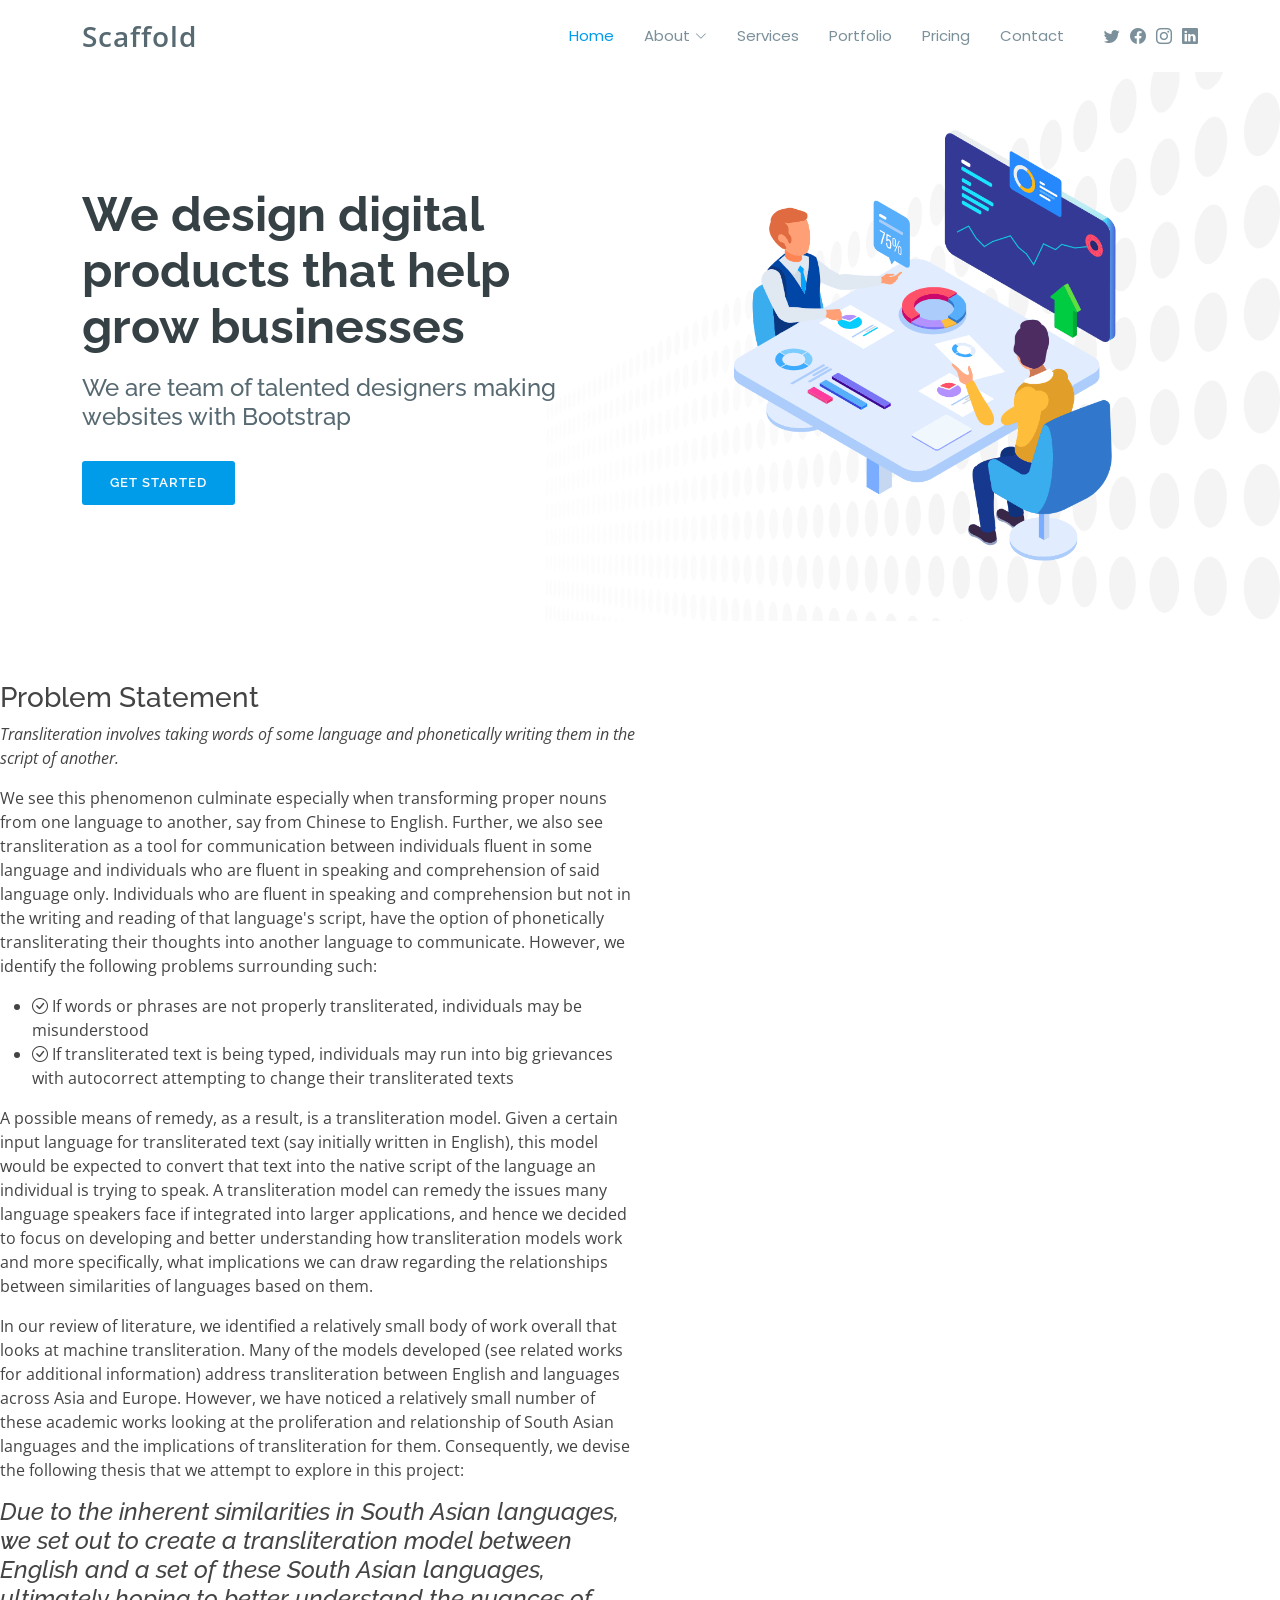
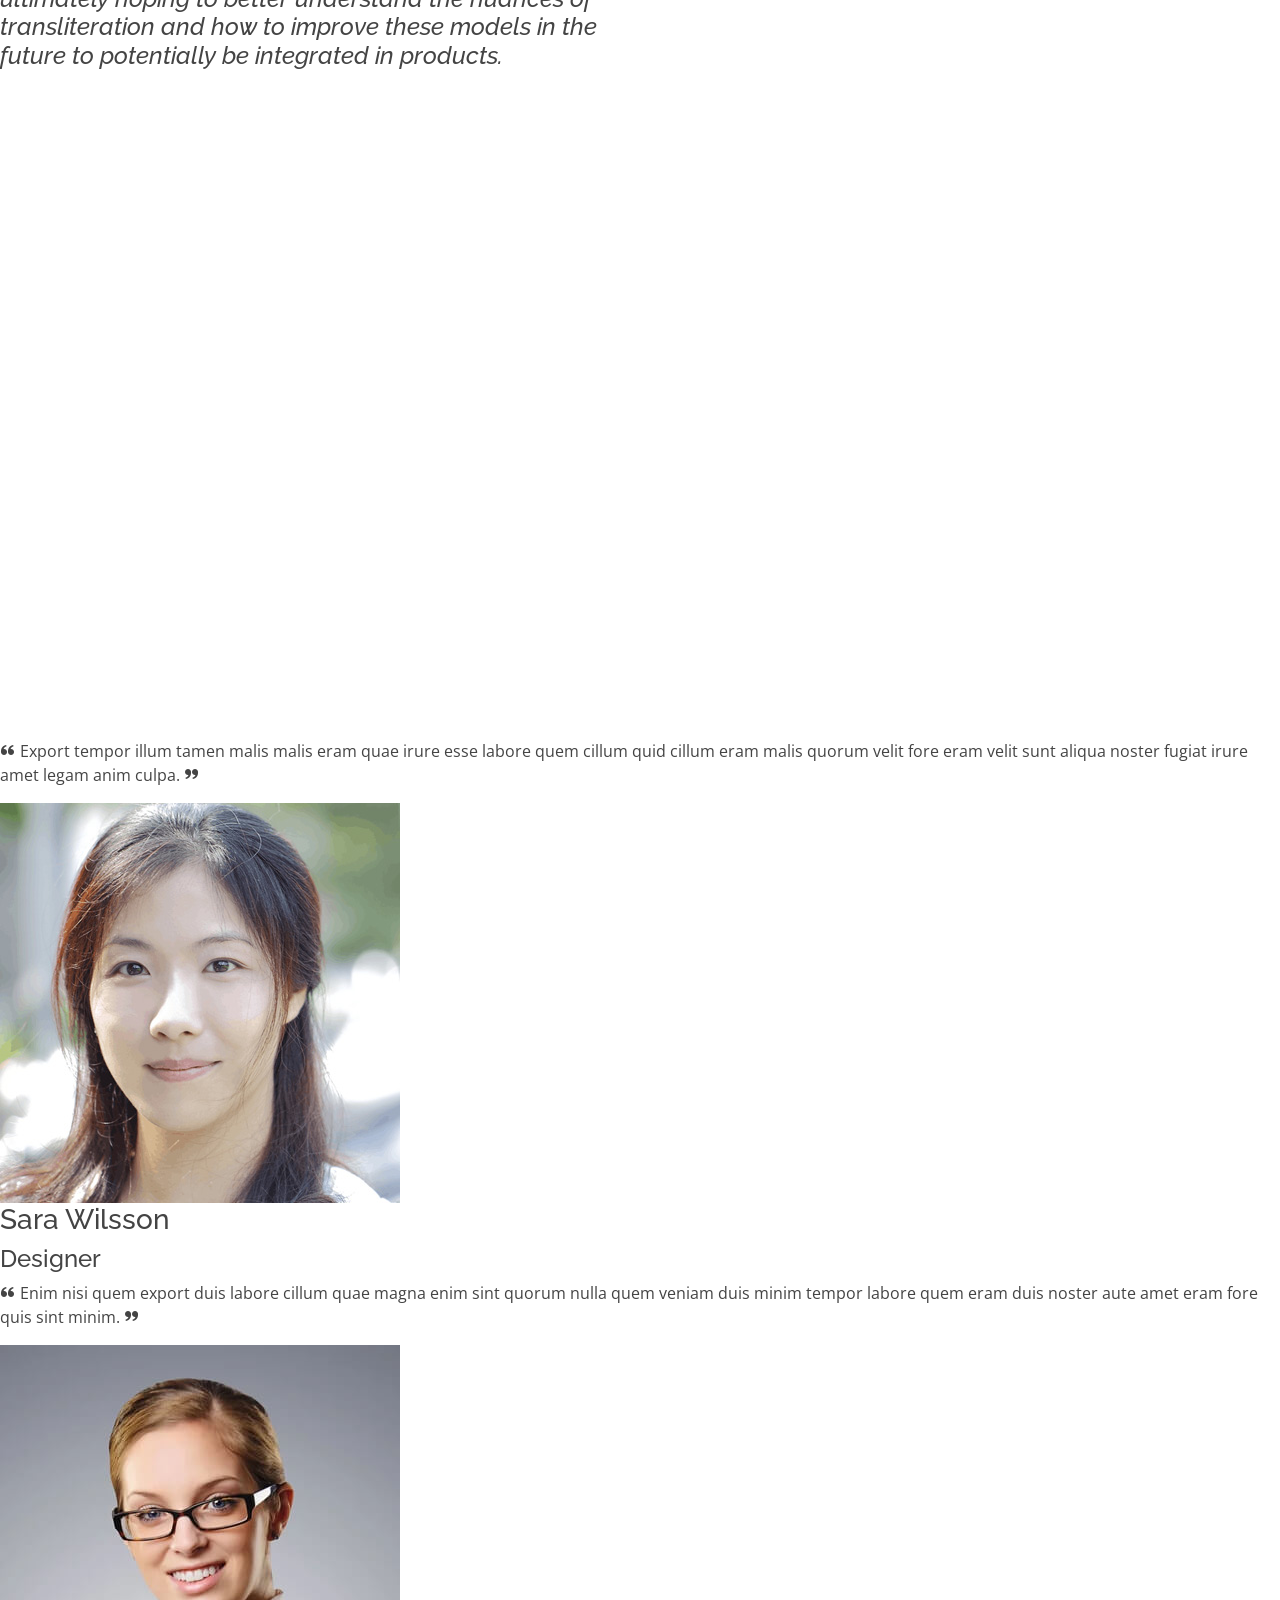
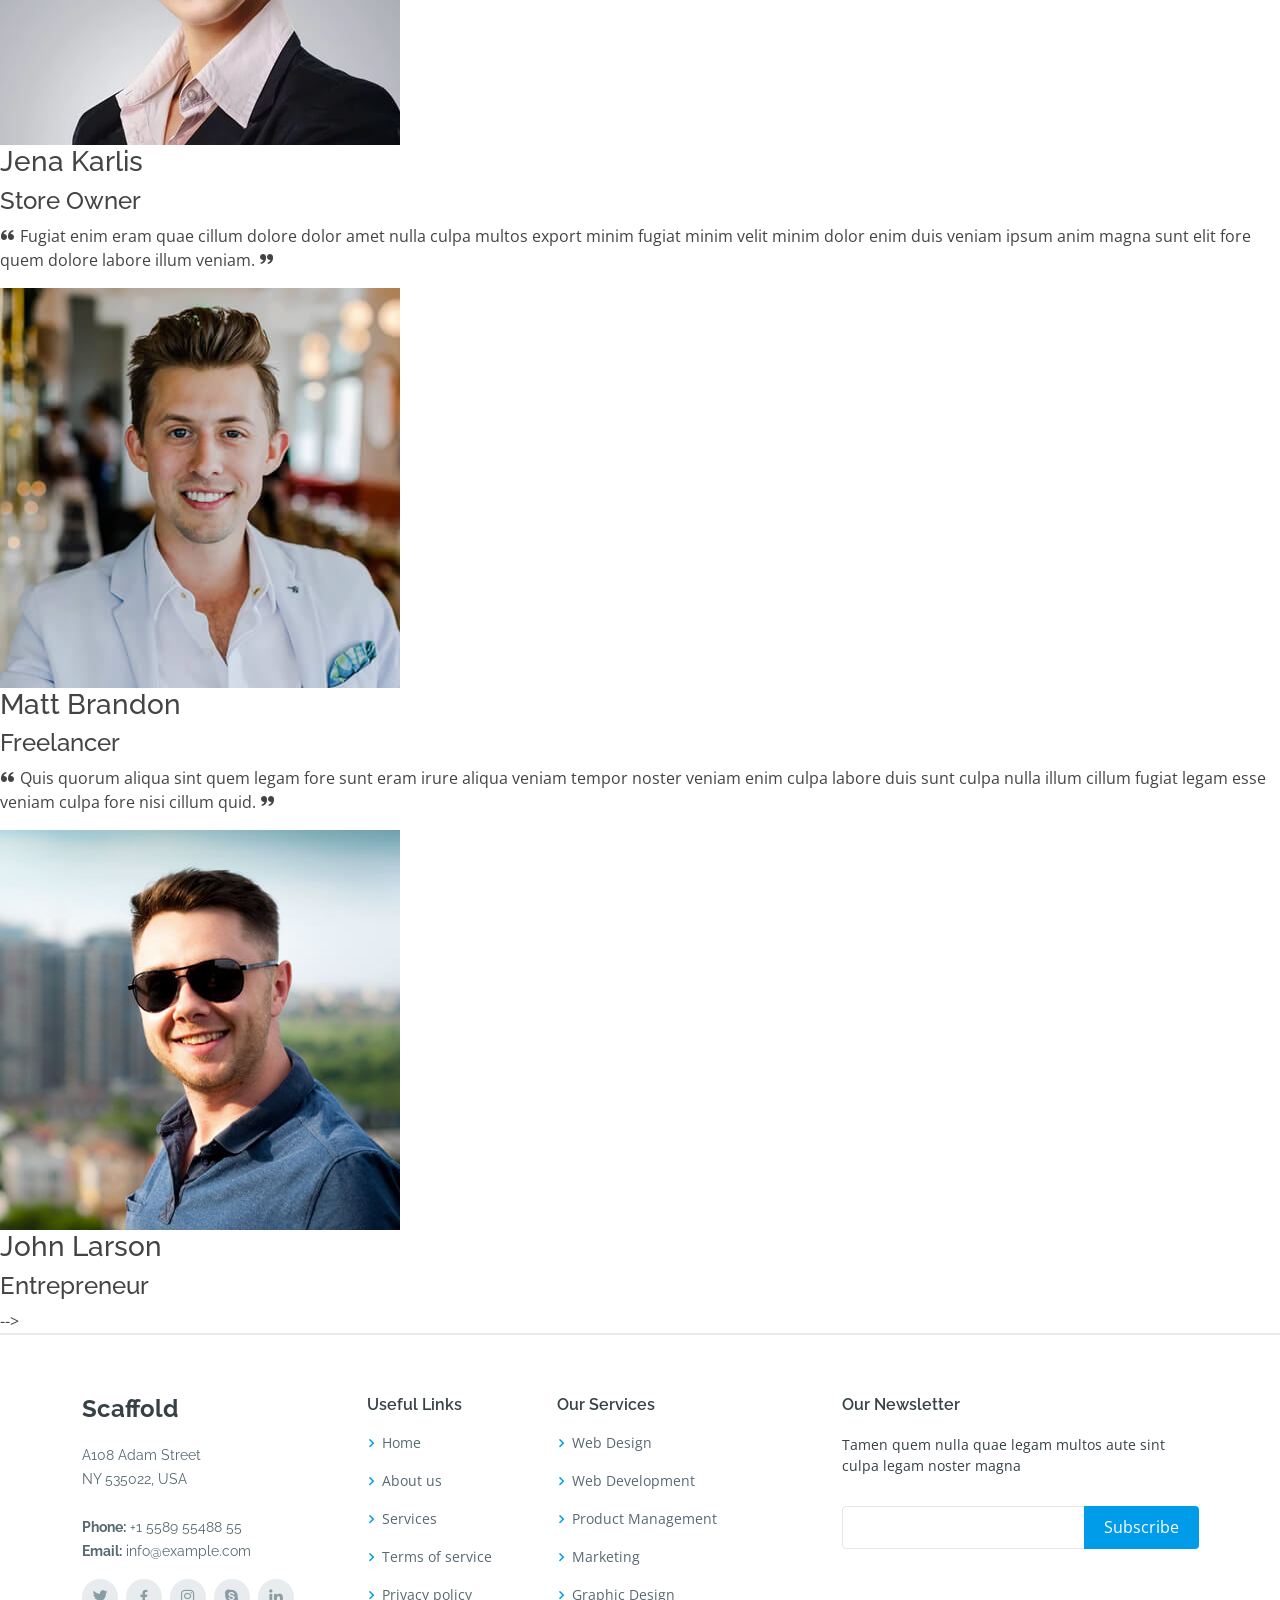
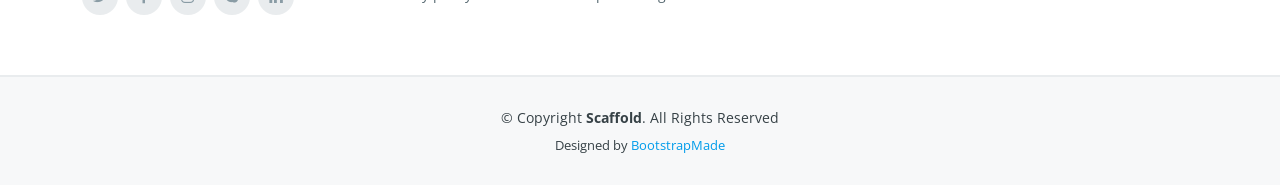
==== commit 3af7904c: "First section written" ====
--- a/docs/index.html
+++ b/docs/index.html
@@ -106,8 +106,62 @@
 
   <main id="main">
 
+    <section id = "problem-statement">
+      <div class="col-lg-6 d-flex flex-column justify-contents-center" data-aos="fade-left">
+        <div class="content pt-4 pt-lg-0">
+          <h3>Problem Statement</h3>
+          <p class="fst-italic">
+            Transliteration involves taking words of some language and phonetically writing them in the script of another. 
+          </p>
+          <p>
+            We see this phenomenon 
+            culminate especially when transforming proper nouns from one language to another, say from Chinese to English. Further, we also see 
+            transliteration as a tool for communication between individuals fluent in some language and individuals who are fluent in speaking and
+            comprehension of said language only. Individuals who are fluent in speaking and comprehension but not in the writing and reading of that language's 
+            script, have the option of phonetically transliterating their thoughts into another language to communicate. However, we identify the following problems 
+            surrounding such:
+          </p>
+          <ul>
+            <li><i class="bi bi-check-circle"></i> If words or phrases are not properly transliterated, individuals may be misunderstood</li>
+            <li><i class="bi bi-check-circle"></i> If transliterated text is being typed, individuals may run into big grievances with autocorrect attempting to change their transliterated texts</li>
+          </ul>
+          <p>
+            A possible means of remedy, as a result, is a transliteration model. Given a certain input language for transliterated text (say initially written in English), this model would be expected to 
+            convert that text into the native script of the language an individual is trying to speak. A transliteration model can remedy the issues 
+            many language speakers face if integrated into larger applications, and hence we decided to focus on developing and better understanding how transliteration models 
+            work and more specifically, what implications we can draw regarding the relationships between similarities of languages based on them. 
+          </p>
+          <p>
+            In our review of literature, we identified a relatively small body of work overall that looks at machine transliteration. Many of the models developed (see related works 
+            for additional information) address transliteration between English and languages across Asia and Europe. However, we have noticed a relatively small number of these 
+            academic works looking at the proliferation and relationship of South Asian languages and the implications of transliteration for them. Consequently, 
+            we devise the following thesis that we attempt to explore in this project: 
+          </p>
+          <h4 class="fst-italic">
+            Due to the inherent similarities in South Asian languages, we set out to create a transliteration model between English and a set of these South Asian languages,
+            ultimately hoping to better understand the nuances of transliteration and how to improve these models in the future to potentially be integrated in products. 
+          </h4>
+        </div>
+      </div>
+    </section>
+    <section id = "related-works">
+      
+    </section>
+    <section id = "methodology">
+      
+    </section>
+    <section id = "experiments-and-eval">
+      
+    </section>
+    <section id = "demo">
+      
+    </section>
+    <section id = "conclusions">
+      
+    </section>
+
     <!-- ======= About Section ======= -->
-    <section id="about" class="about">
+    <!-- <section id="about" class="about">
       <div class="container">
 
         <div class="row">
@@ -134,10 +188,11 @@
         </div>
 
       </div>
-    </section><!-- End About Section -->
+    </section> -->
+    <!-- End About Section -->
 
     <!-- ======= Features Section ======= -->
-    <section id="features" class="features">
+    <!-- <section id="features" class="features">
       <div class="container">
 
         <div class="row">
@@ -196,10 +251,11 @@
         </div>
 
       </div>
-    </section><!-- End Features Section -->
+    </section> -->
+    <!-- End Features Section -->
 
     <!-- ======= Services Section ======= -->
-    <section id="services" class="services section-bg">
+    <!-- <section id="services" class="services section-bg">
       <div class="container">
 
         <div class="section-title" data-aos="fade-up">
@@ -243,10 +299,11 @@
         </div>
 
       </div>
-    </section><!-- End Services Section -->
+    </section> -->
+    <!-- End Services Section -->
 
     <!-- ======= Portfolio Section ======= -->
-    <section id="portfolio" class="portfolio">
+    <!-- <section id="portfolio" class="portfolio">
       <div class="container">
 
         <div class="section-title" data-aos="fade-up">
@@ -396,10 +453,11 @@
         </div>
 
       </div>
-    </section><!-- End Portfolio Section -->
+    </section> -->
+    <!-- End Portfolio Section -->
 
     <!-- ======= Cta Section ======= -->
-    <section id="cta" class="cta">
+    <!-- <section id="cta" class="cta">
       <div class="container">
 
         <div class="row" data-aos="zoom-in">
@@ -413,10 +471,11 @@
         </div>
 
       </div>
-    </section><!-- End Cta Section -->
+    </section> -->
+    <!-- End Cta Section -->
 
     <!-- ======= Testimonials Section ======= -->
-    <section id="testimonials" class="testimonials">
+    <!-- <section id="testimonials" class="testimonials">
       <div class="container">
 
         <div class="section-title" data-aos="fade-up">
@@ -497,10 +556,11 @@
         </div>
 
       </div>
-    </section><!-- End Testimonials Section -->
+    </section> -->
+    <!-- End Testimonials Section -->
 
     <!-- ======= Team Section ======= -->
-    <section id="team" class="team">
+    <!-- <section id="team" class="team">
       <div class="container">
 
         <div class="section-title" data-aos="fade-up">
@@ -561,10 +621,11 @@
         </div>
 
       </div>
-    </section><!-- End Team Section -->
+    </section> -->
+    <!-- End Team Section -->
 
     <!-- ======= Clients Section ======= -->
-    <section id="clients" class="clients">
+    <!-- <section id="clients" class="clients">
       <div class="container">
 
         <div class="section-title" data-aos="fade-up">
@@ -625,10 +686,11 @@
         </div>
 
       </div>
-    </section><!-- End Clients Section -->
+    </section> -->
+    <!-- End Clients Section -->
 
     <!-- ======= Pricing Section ======= -->
-    <section id="pricing" class="pricing section-bg">
+    <!-- <section id="pricing" class="pricing section-bg">
       <div class="container">
 
         <div class="section-title" data-aos="fade-up">
@@ -710,10 +772,11 @@
         </div>
 
       </div>
-    </section><!-- End Pricing Section -->
+    </section> -->
+    <!-- End Pricing Section -->
 
     <!-- ======= F.A.Q Section ======= -->
-    <section id="faq" class="faq">
+    <!-- <section id="faq" class="faq">
       <div class="container">
 
         <div class="section-title" data-aos="fade-up">
@@ -779,10 +842,11 @@
         </ul>
 
       </div>
-    </section><!-- End Frequently Asked Questions Section -->
+    </section> -->
+    <!-- End Frequently Asked Questions Section -->
 
     <!-- ======= Contact Section ======= -->
-    <section id="contact" class="contact section-bg">
+    <!-- <section id="contact" class="contact section-bg">
       <div class="container">
 
         <div class="section-title" data-aos="fade-up">
@@ -848,9 +912,11 @@
         </div>
 
       </div>
-    </section><!-- End Contact Section -->
-
-  </main><!-- End #main -->
+    </section> -->
+    <!-- End Contact Section -->
+
+  </main>
+  <!-- End #main -->
 
   <!-- ======= Footer ======= -->
   <footer id="footer">
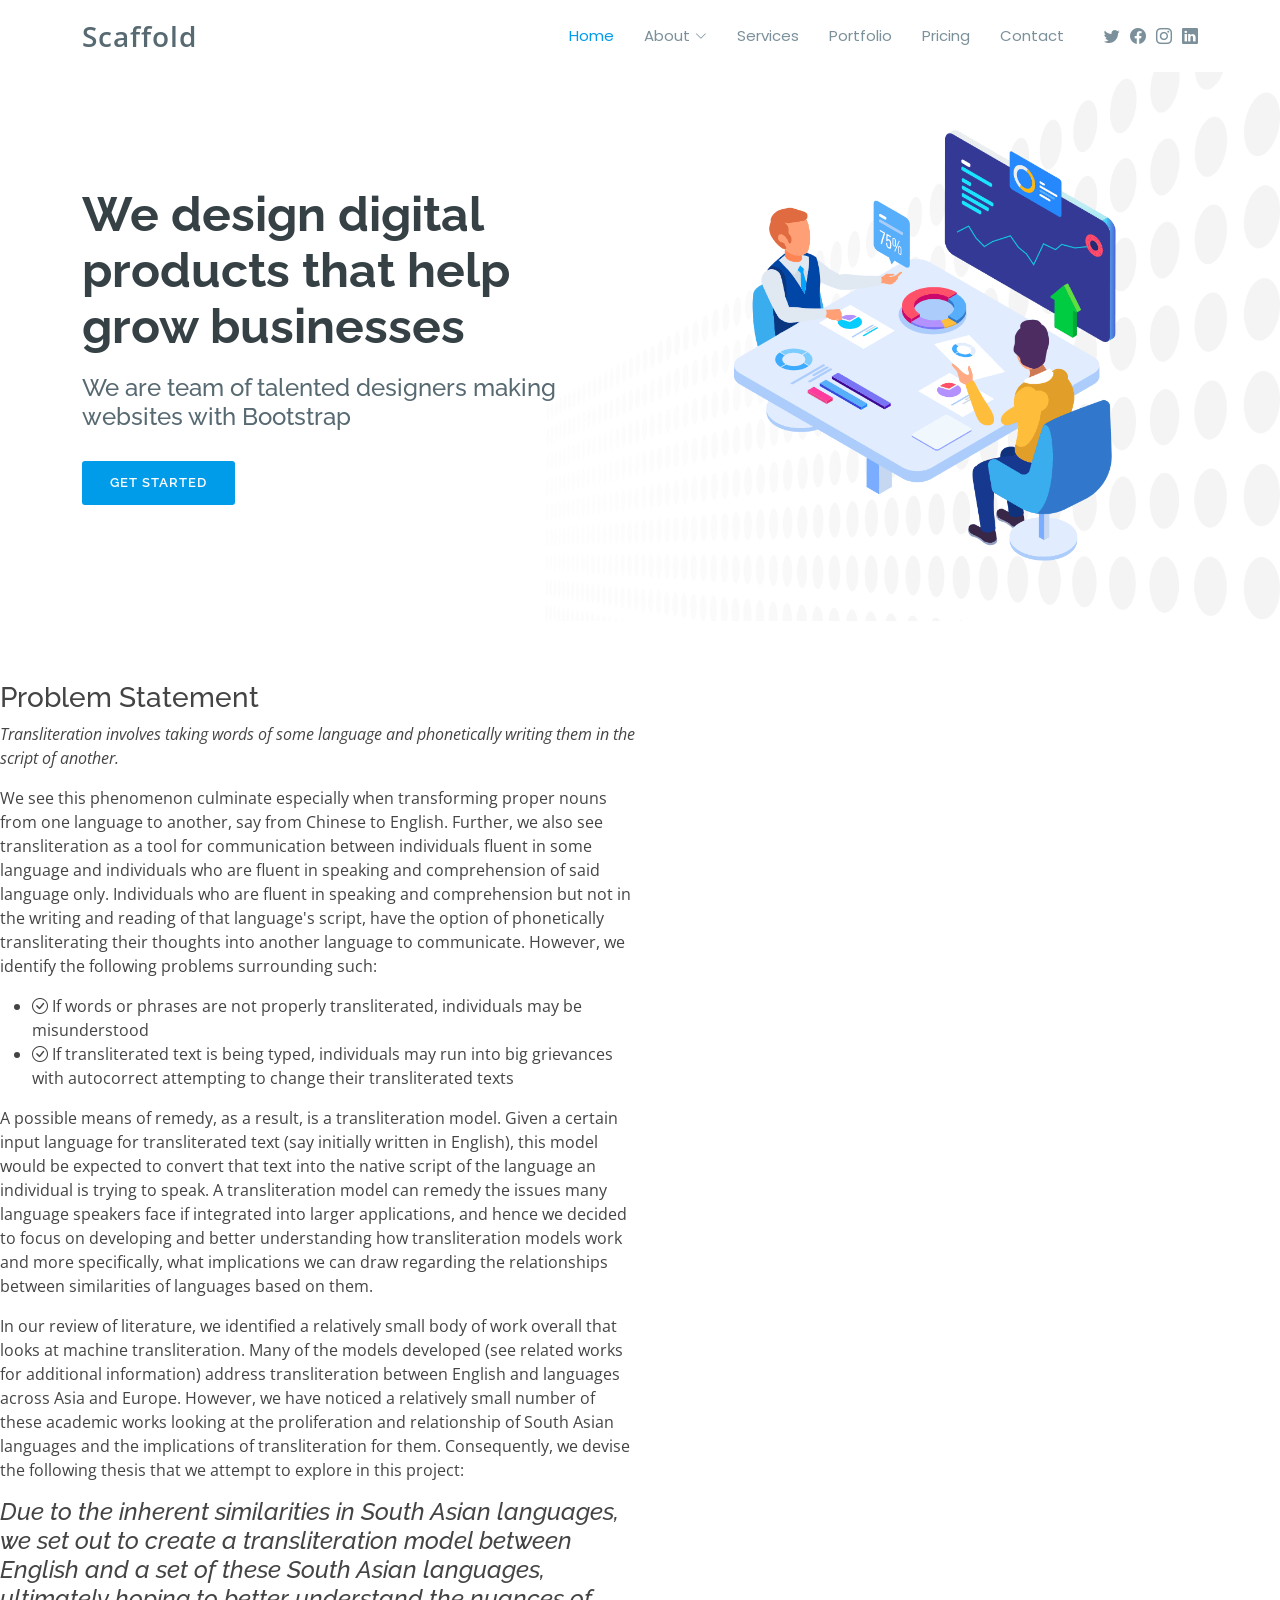
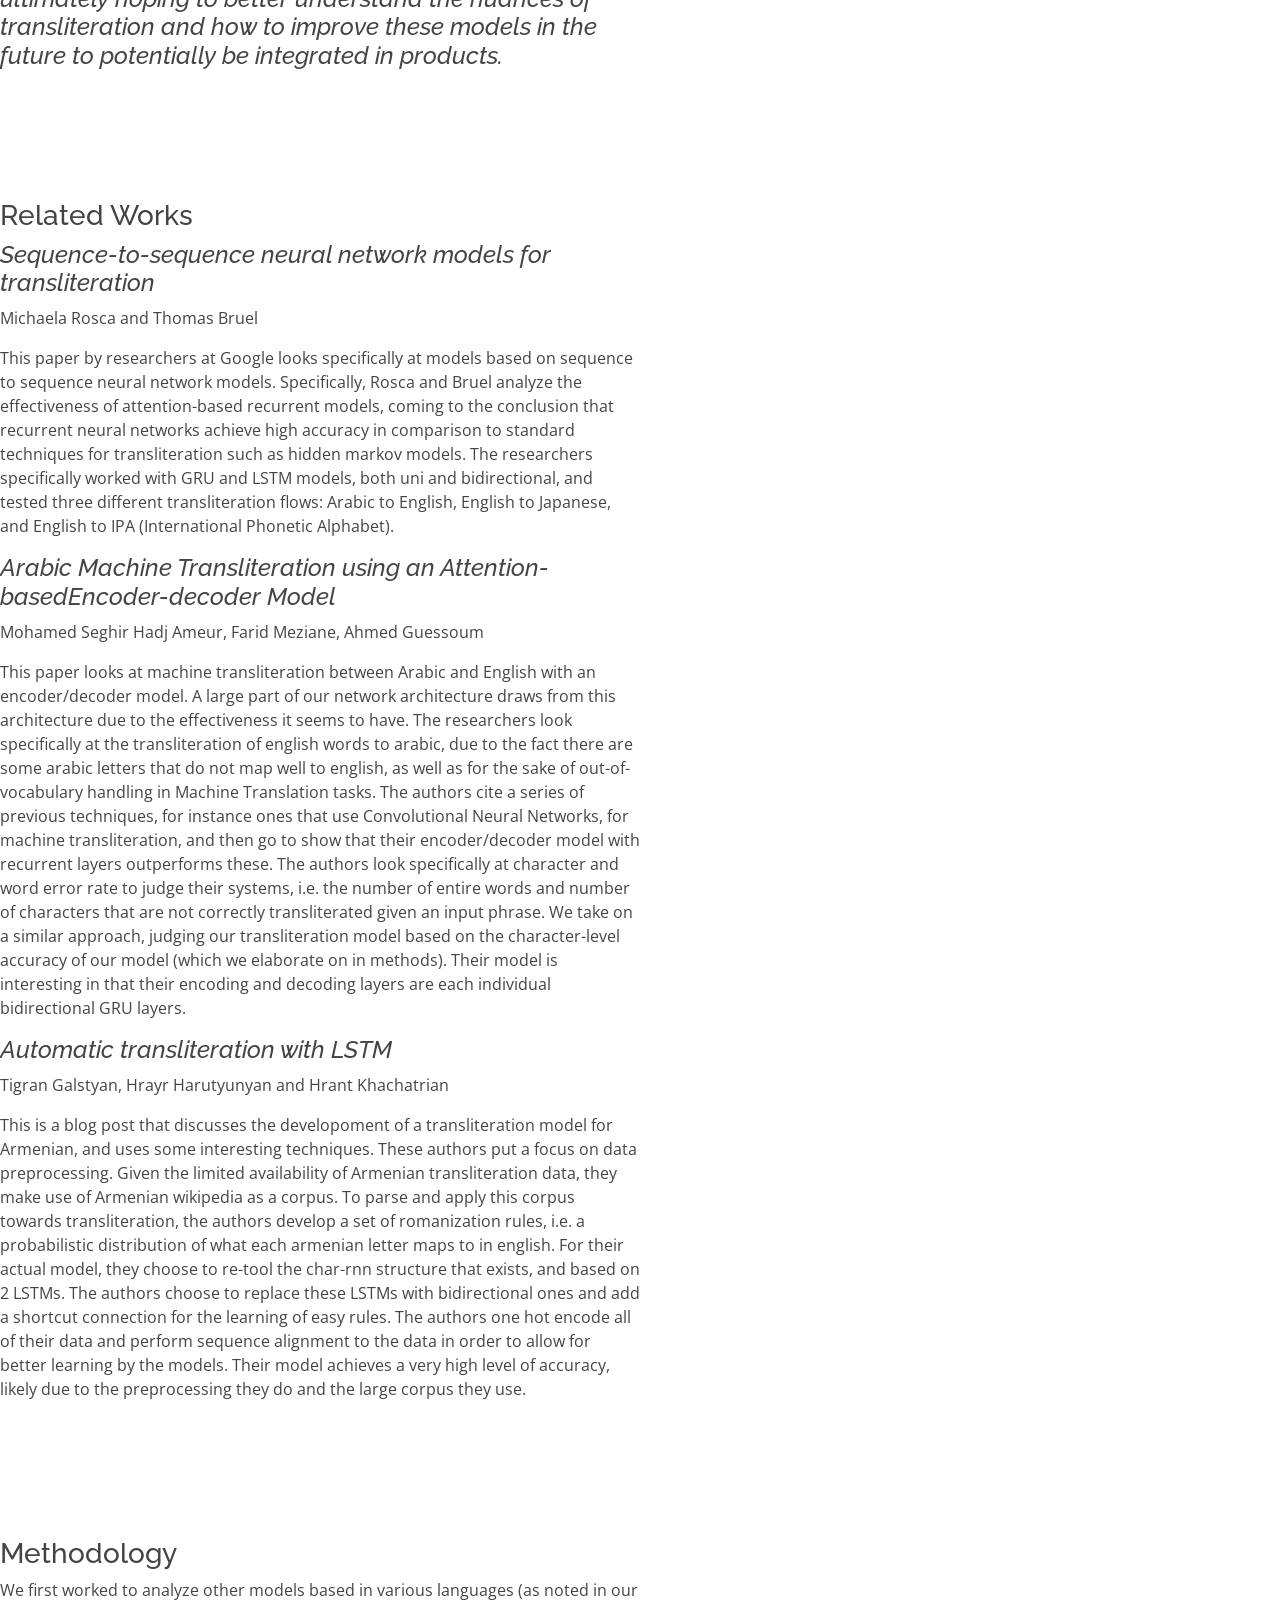
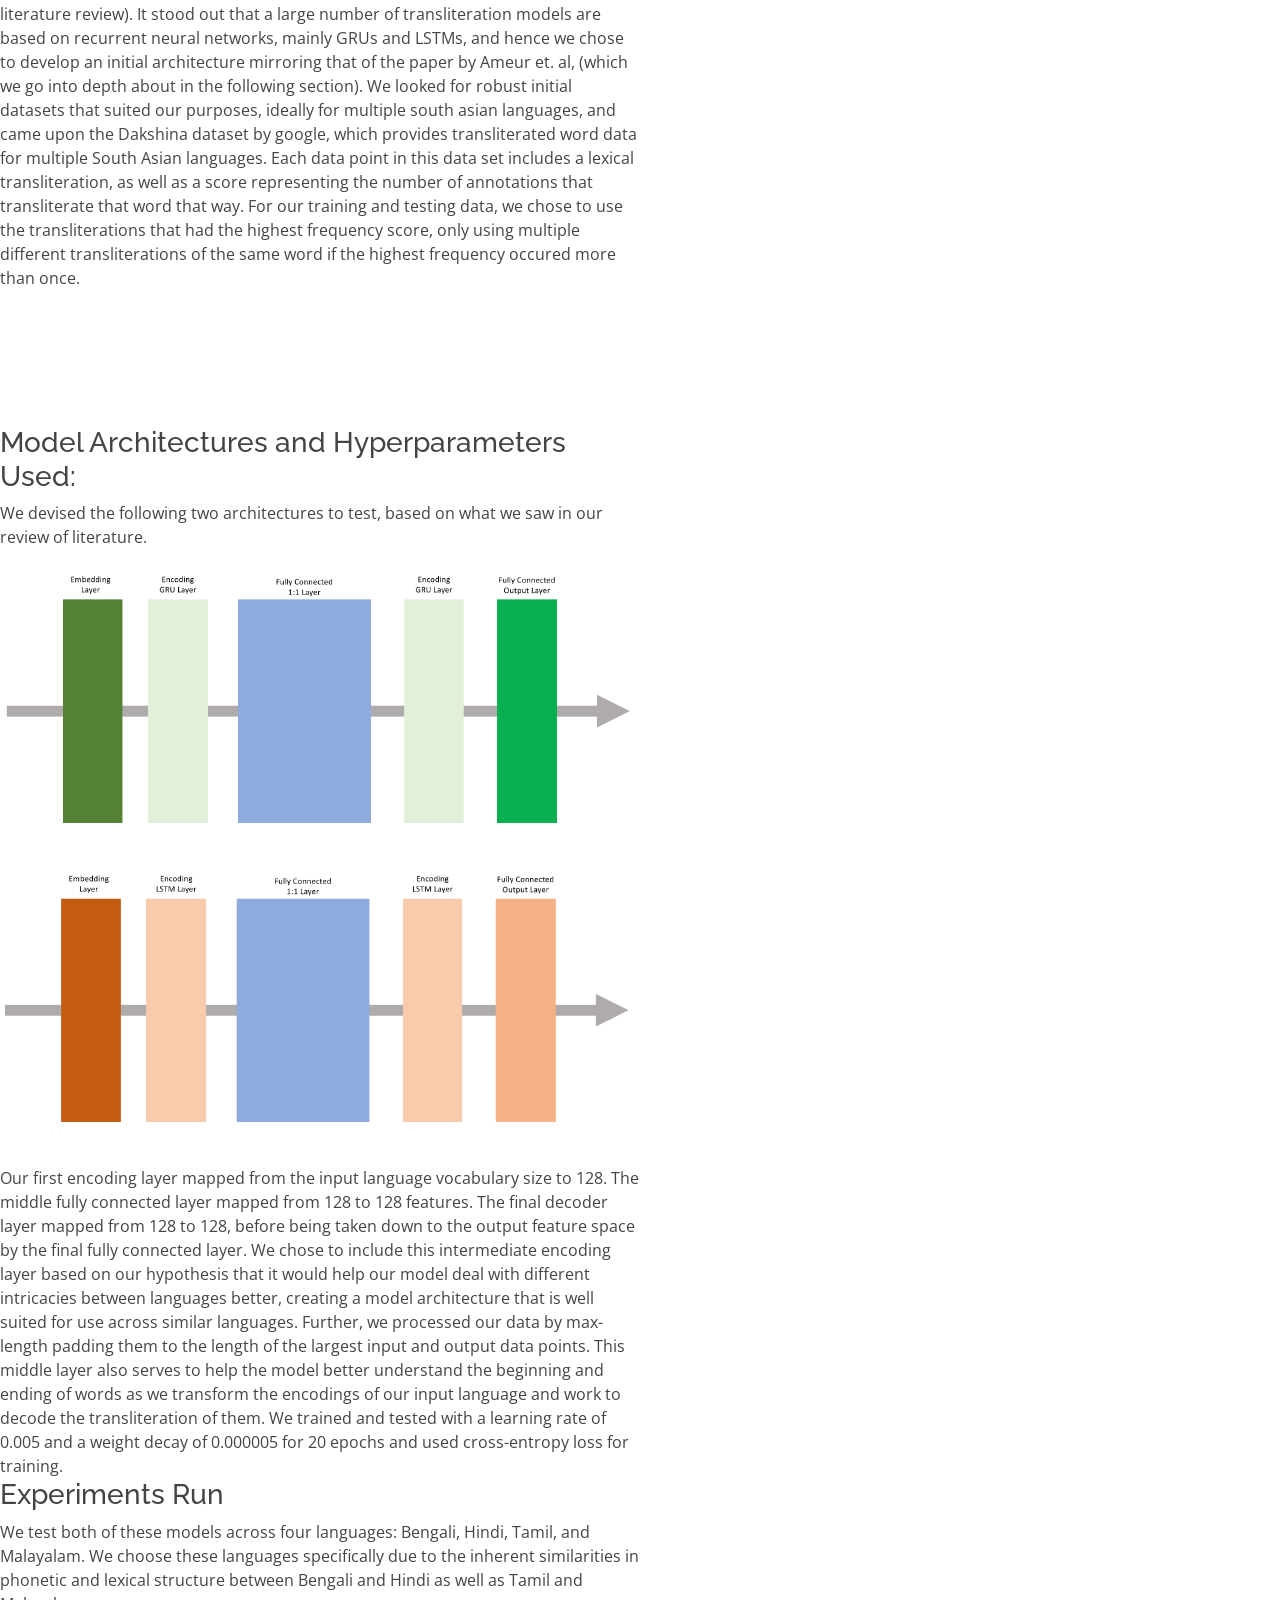
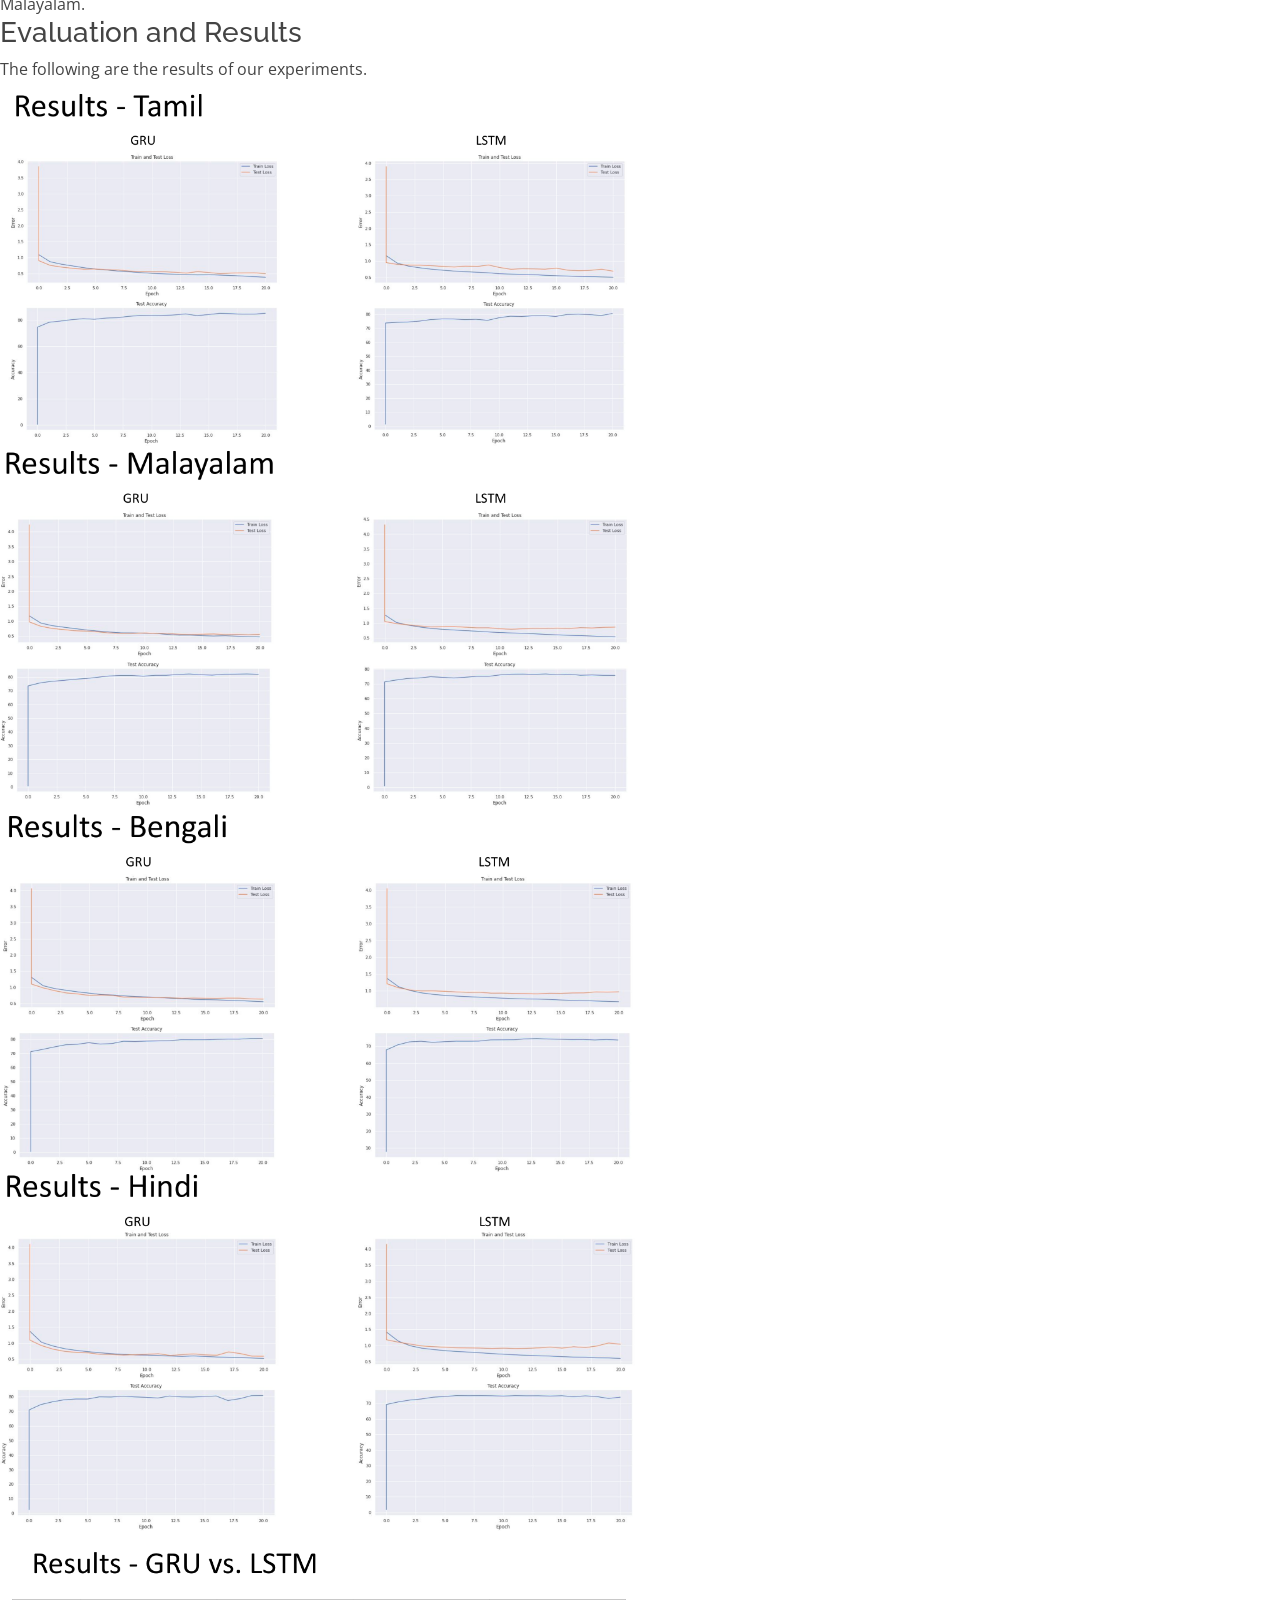
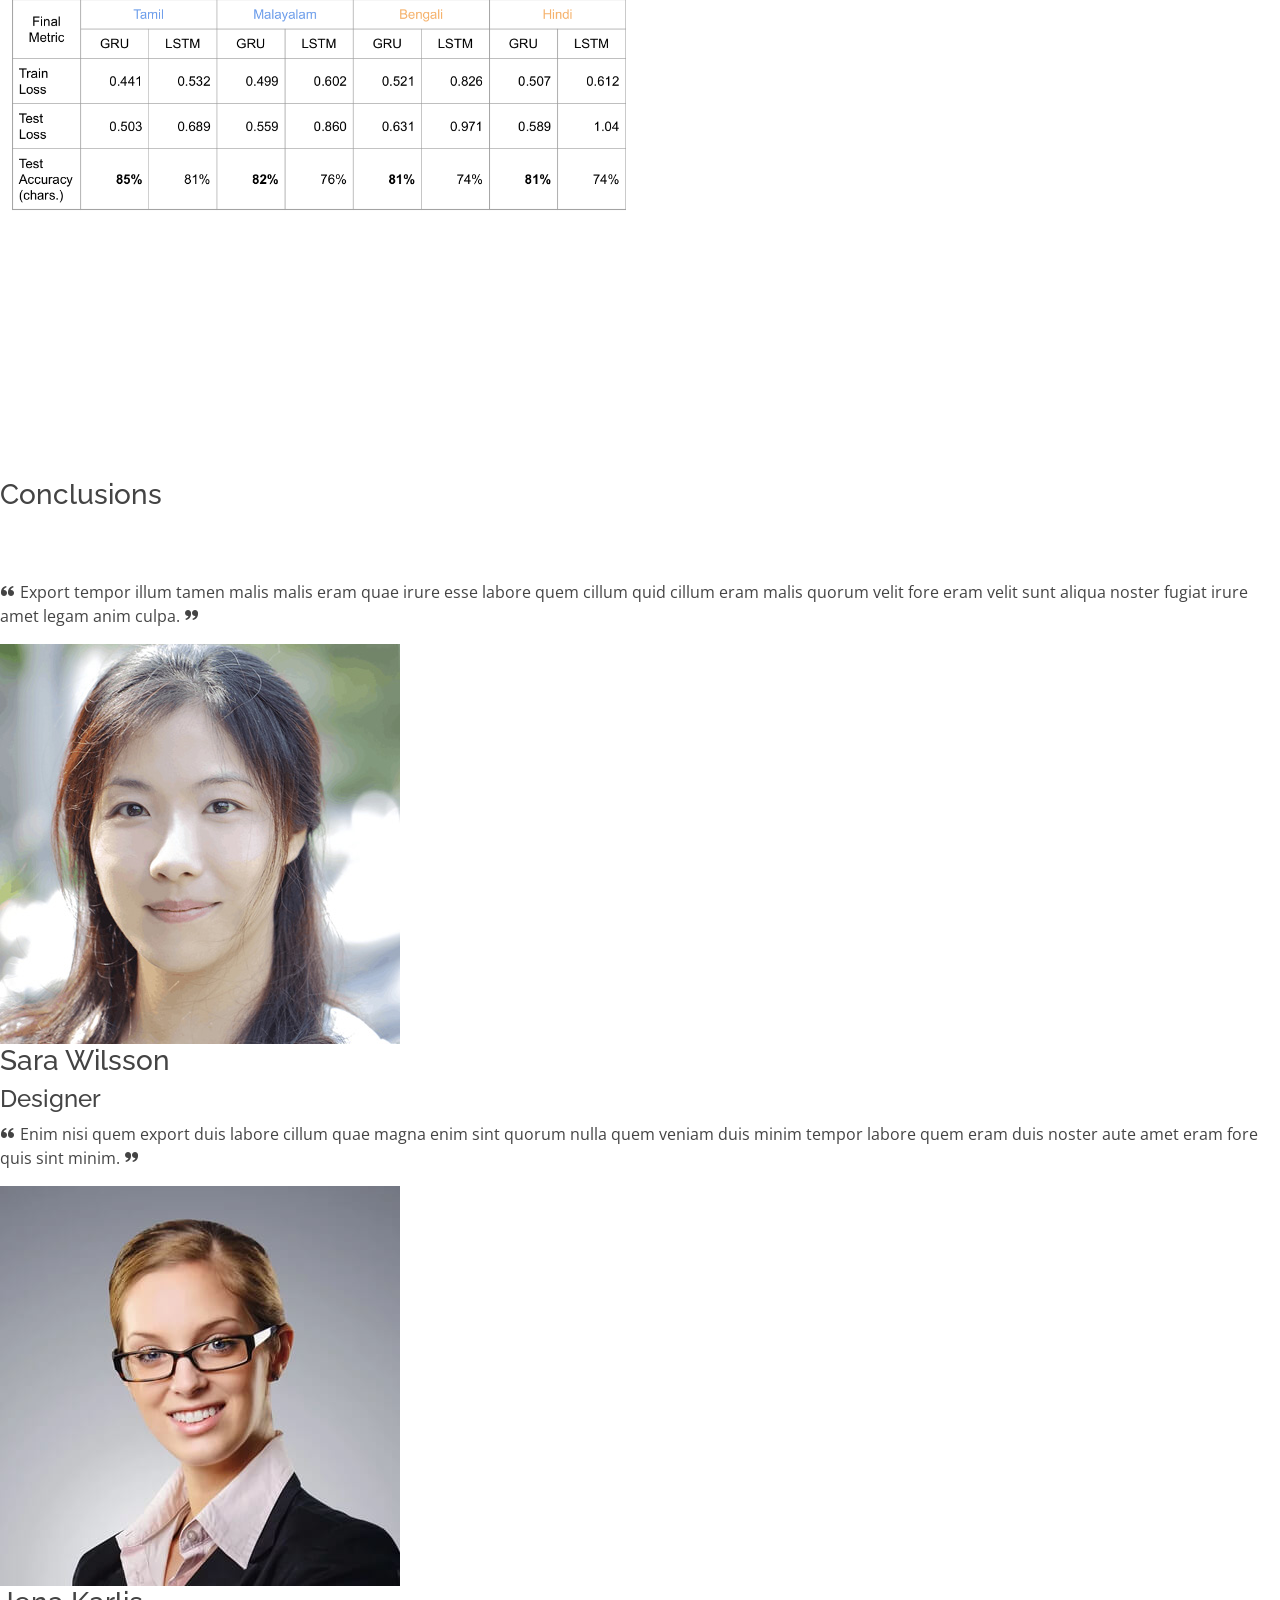
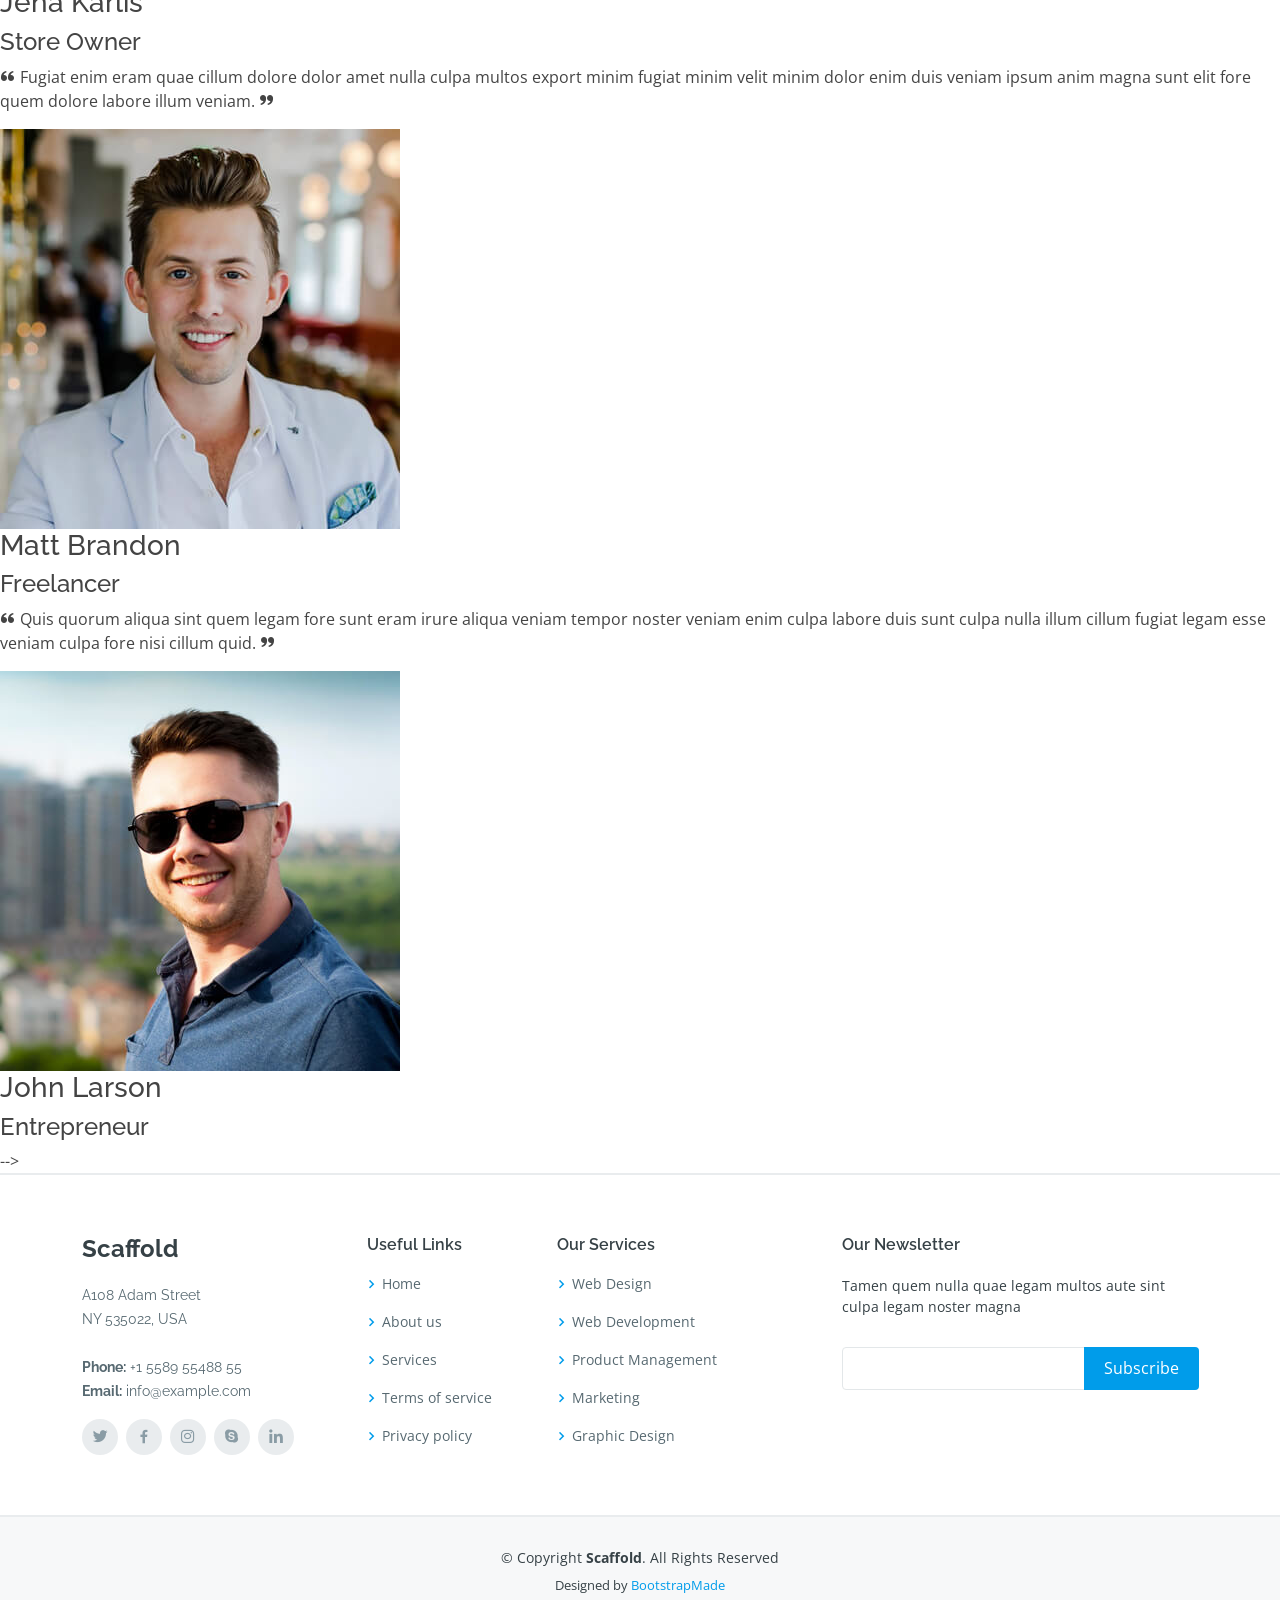
==== commit 555a74f3: "Additional content included" ====
--- a/docs/index.html
+++ b/docs/index.html
@@ -145,19 +145,107 @@
       </div>
     </section>
     <section id = "related-works">
-      
+      <div class="col-lg-6 d-flex flex-column justify-contents-center" data-aos="fade-left">
+        <div class="content pt-4 pt-lg-0">
+          <h3>Related Works</h3>
+          <h4 class="fst-italic">
+            Sequence-to-sequence neural network models for transliteration
+          </h4>
+          <p>
+            Michaela Rosca and Thomas Bruel
+          </p>
+          <p>
+            This paper by researchers at Google looks specifically at models based on sequence to sequence neural network models. Specifically, 
+            Rosca and Bruel analyze the effectiveness of attention-based recurrent models, coming to the conclusion that recurrent neural networks 
+            achieve high accuracy in comparison to standard techniques for transliteration such as hidden markov models. The researchers specifically 
+            worked with GRU and LSTM models, both uni and bidirectional, and tested three different transliteration flows: Arabic to English, English to Japanese, 
+            and English to IPA (International Phonetic Alphabet).
+          </p>
+          <h4 class="fst-italic">
+            Arabic Machine Transliteration using an Attention-basedEncoder-decoder Model
+          </h4>
+          <p>
+            Mohamed Seghir Hadj Ameur, Farid Meziane, Ahmed Guessoum
+          </p>
+          <p>
+            This paper looks at machine transliteration between Arabic and English with an encoder/decoder model. A large part of our network architecture draws from 
+            this architecture due to the effectiveness it seems to have. The researchers look specifically at the transliteration of english words to arabic, due to the 
+            fact there are some arabic letters that do not map well to english, as well as for the sake of out-of-vocabulary handling in Machine Translation tasks. The authors
+            cite a series of previous techniques, for instance ones that use Convolutional Neural Networks, for machine transliteration, and then go to show that their 
+            encoder/decoder model with recurrent layers outperforms these. The authors look specifically at character and word error rate to judge their systems, i.e. the number 
+            of entire words and number of characters that are not correctly transliterated given an input phrase. We take on a similar approach, judging our transliteration model 
+            based on the character-level accuracy of our model (which we elaborate on in methods). Their model is interesting in that their encoding and decoding layers 
+            are each individual bidirectional GRU layers. 
+          </p>
+          <h4 class="fst-italic">
+            Automatic transliteration with LSTM
+          </h4>
+          <p>
+            Tigran Galstyan, Hrayr Harutyunyan and Hrant Khachatrian
+          </p>
+          <p>
+            This is a blog post that discusses the developoment of a transliteration model for Armenian, and uses some interesting techniques. 
+            These authors put a focus on data preprocessing. Given the limited availability of Armenian transliteration data, they make use of Armenian wikipedia
+            as a corpus. To parse and apply this corpus towards transliteration, the authors develop a set of romanization rules, i.e. a probabilistic 
+            distribution of what each armenian letter maps to in english. For their actual model, they choose to re-tool the char-rnn structure that exists, 
+            and based on 2 LSTMs. The authors choose to replace these LSTMs with bidirectional ones and add a shortcut connection for the learning of easy rules. 
+            The authors one hot encode all of their data and perform sequence alignment to the data in order to allow for better learning by the models. 
+            Their model achieves a very high level of accuracy, likely due to the preprocessing they do and the large corpus they use.
+          </p>
+        </div>
+      </div>
     </section>
     <section id = "methodology">
-      
+      <div class="col-lg-6 d-flex flex-column justify-contents-center" data-aos="fade-left">
+        <div class="content pt-4 pt-lg-0">
+          <h3>Methodology</h3>
+            <p> We first worked to analyze other models based in various languages (as noted in our literature review). It stood out that a large number 
+              of transliteration models are based on recurrent neural networks, mainly GRUs and LSTMs, and hence we chose to develop an initial architecture 
+              mirroring that of the paper by Ameur et. al, (which we go into depth about in the following section). We looked for robust initial datasets that suited 
+              our purposes, ideally for multiple south asian languages, and came upon the Dakshina dataset by google, which provides transliterated word data for 
+              multiple South Asian languages. Each data point in this data set includes a lexical transliteration, as well as a score representing the number of 
+              annotations that transliterate that word that way. For our training and testing data, we chose to use the transliterations that had the highest 
+              frequency score, only using multiple different transliterations of the same word if the highest frequency occured more than once.
+            </p>
+        </div>
+      </div>
     </section>
     <section id = "experiments-and-eval">
-      
+      <div class="col-lg-6 d-flex flex-column justify-contents-center" data-aos="fade-left">
+        <div class="content pt-4 pt-lg-0">
+          <h3> Model Architectures and Hyperparameters Used:</h3>
+          We devised the following two architectures to test, based on what we saw in our review of literature.
+          <img src="assets/img/GRU.png" class="img-fluid" alt="">
+          <img src="assets/img/LSTM.png" class="img-fluid" alt="">
+          Our first encoding layer mapped from the input language vocabulary size to 128. The middle fully connected layer mapped from 128 to 128 features. The final 
+          decoder layer mapped from 128 to 128, before being taken down to the output feature space by the final fully connected layer. We chose to include this 
+          intermediate encoding layer based on our hypothesis that it would help our model deal with different intricacies between languages better, creating a model architecture 
+          that is well suited for use across similar languages. Further, we processed our data by max-length padding them to the length of the largest input and output data points. This middle layer 
+          also serves to help the model better understand the beginning and ending of words as we transform the encodings of our input language and work to decode the transliteration of them. 
+          We trained and tested with a learning rate of 0.005 and a weight decay of 0.000005 for 20 epochs and used cross-entropy loss for training. 
+          <h3> Experiments Run</h3>
+          We test both of these models across four languages: 
+          Bengali, Hindi, Tamil, and Malayalam. We choose these languages specifically due to the inherent similarities in phonetic and lexical structure between Bengali and Hindi as well as Tamil and Malayalam.
+          <h3> Evaluation and Results</h3>
+          The following are the results of our experiments.
+          <img src="assets/img/tamil_results.png" class="img-fluid" alt="">
+          <img src="assets/img/malayalam_results.png" class="img-fluid" alt="">
+          <img src="assets/img/bengali_results.png" class="img-fluid" alt="">
+          <img src="assets/img/hindi_results.png" class="img-fluid" alt="">
+          <img src="assets/img/gru_lstm_comp.png" class="img-fluid" alt="">
+        </div>
+      </div>
     </section>
     <section id = "demo">
       
     </section>
     <section id = "conclusions">
-      
+      <div class="col-lg-6 d-flex flex-column justify-contents-center" data-aos="fade-left">
+        <div class="content pt-4 pt-lg-0">
+          <h3> Conclusions</h3>
+          
+        </div>
+      </div>
     </section>
 
     <!-- ======= About Section ======= -->
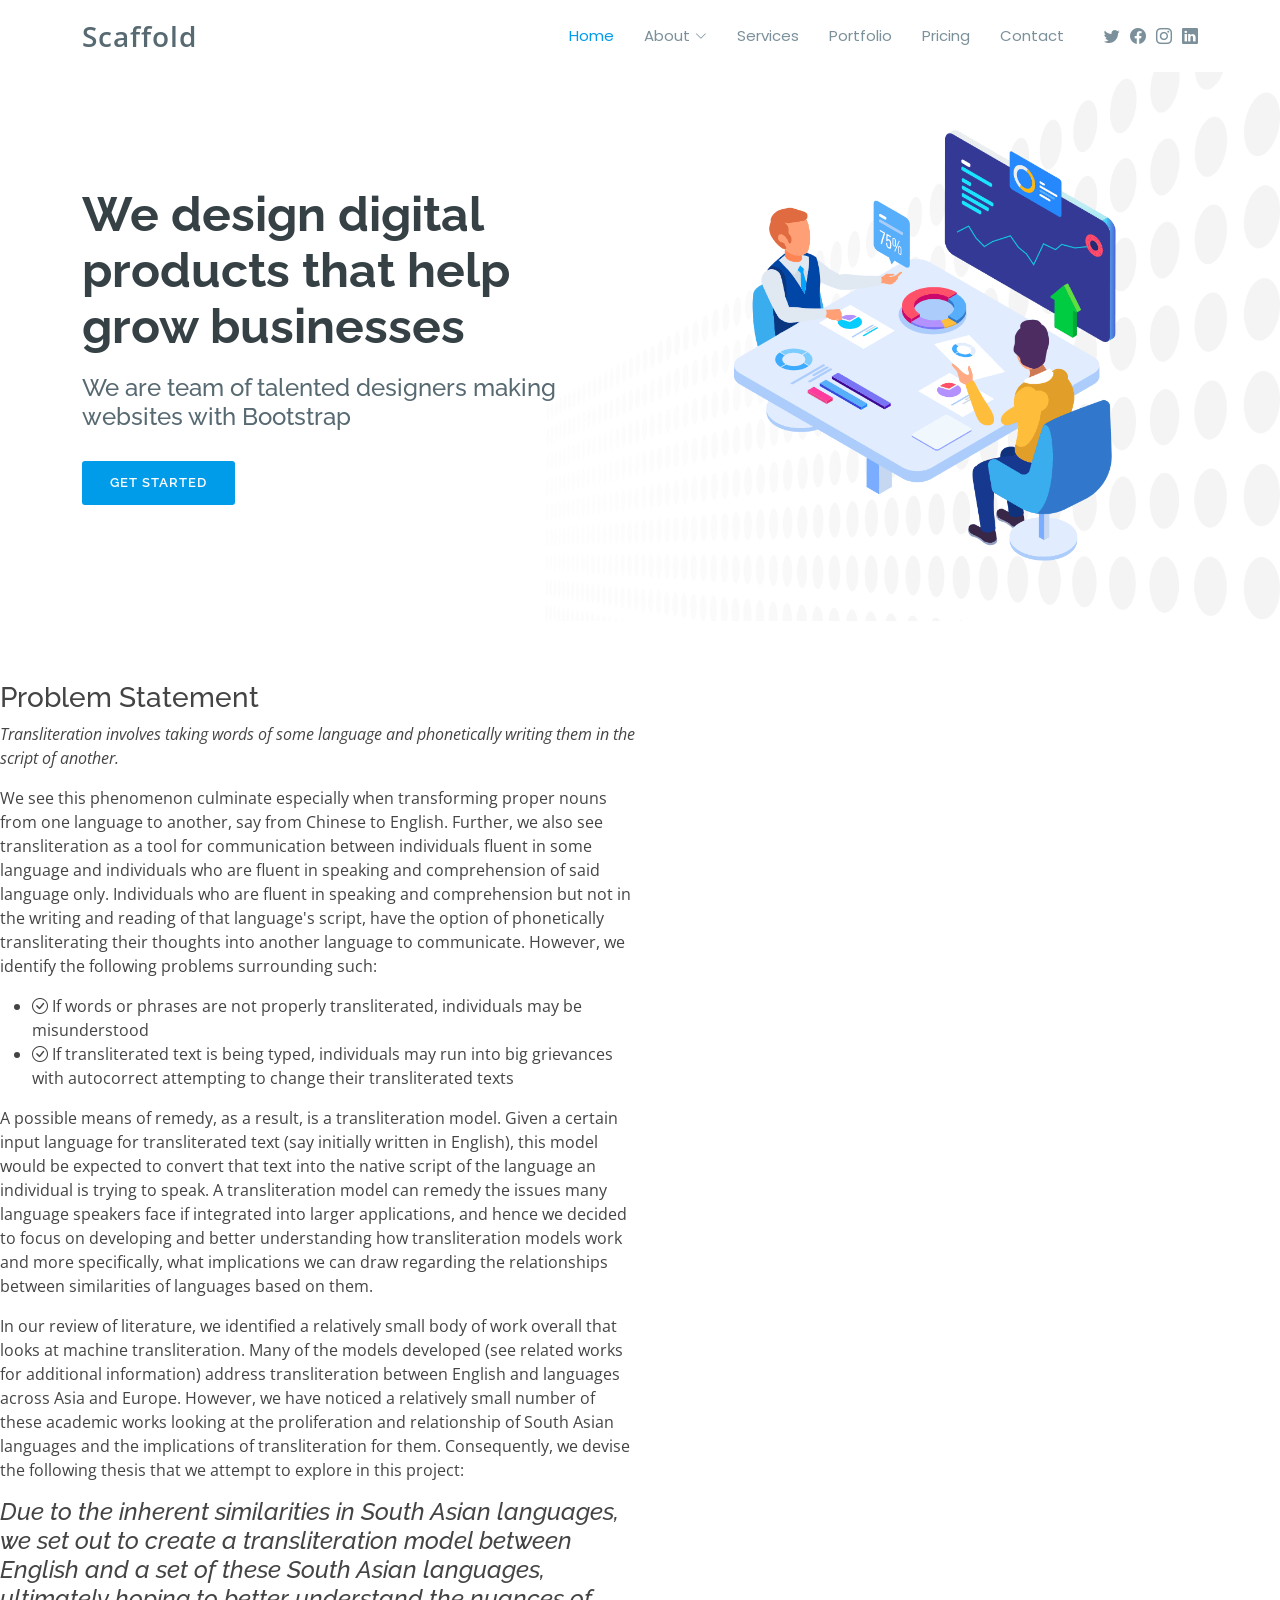
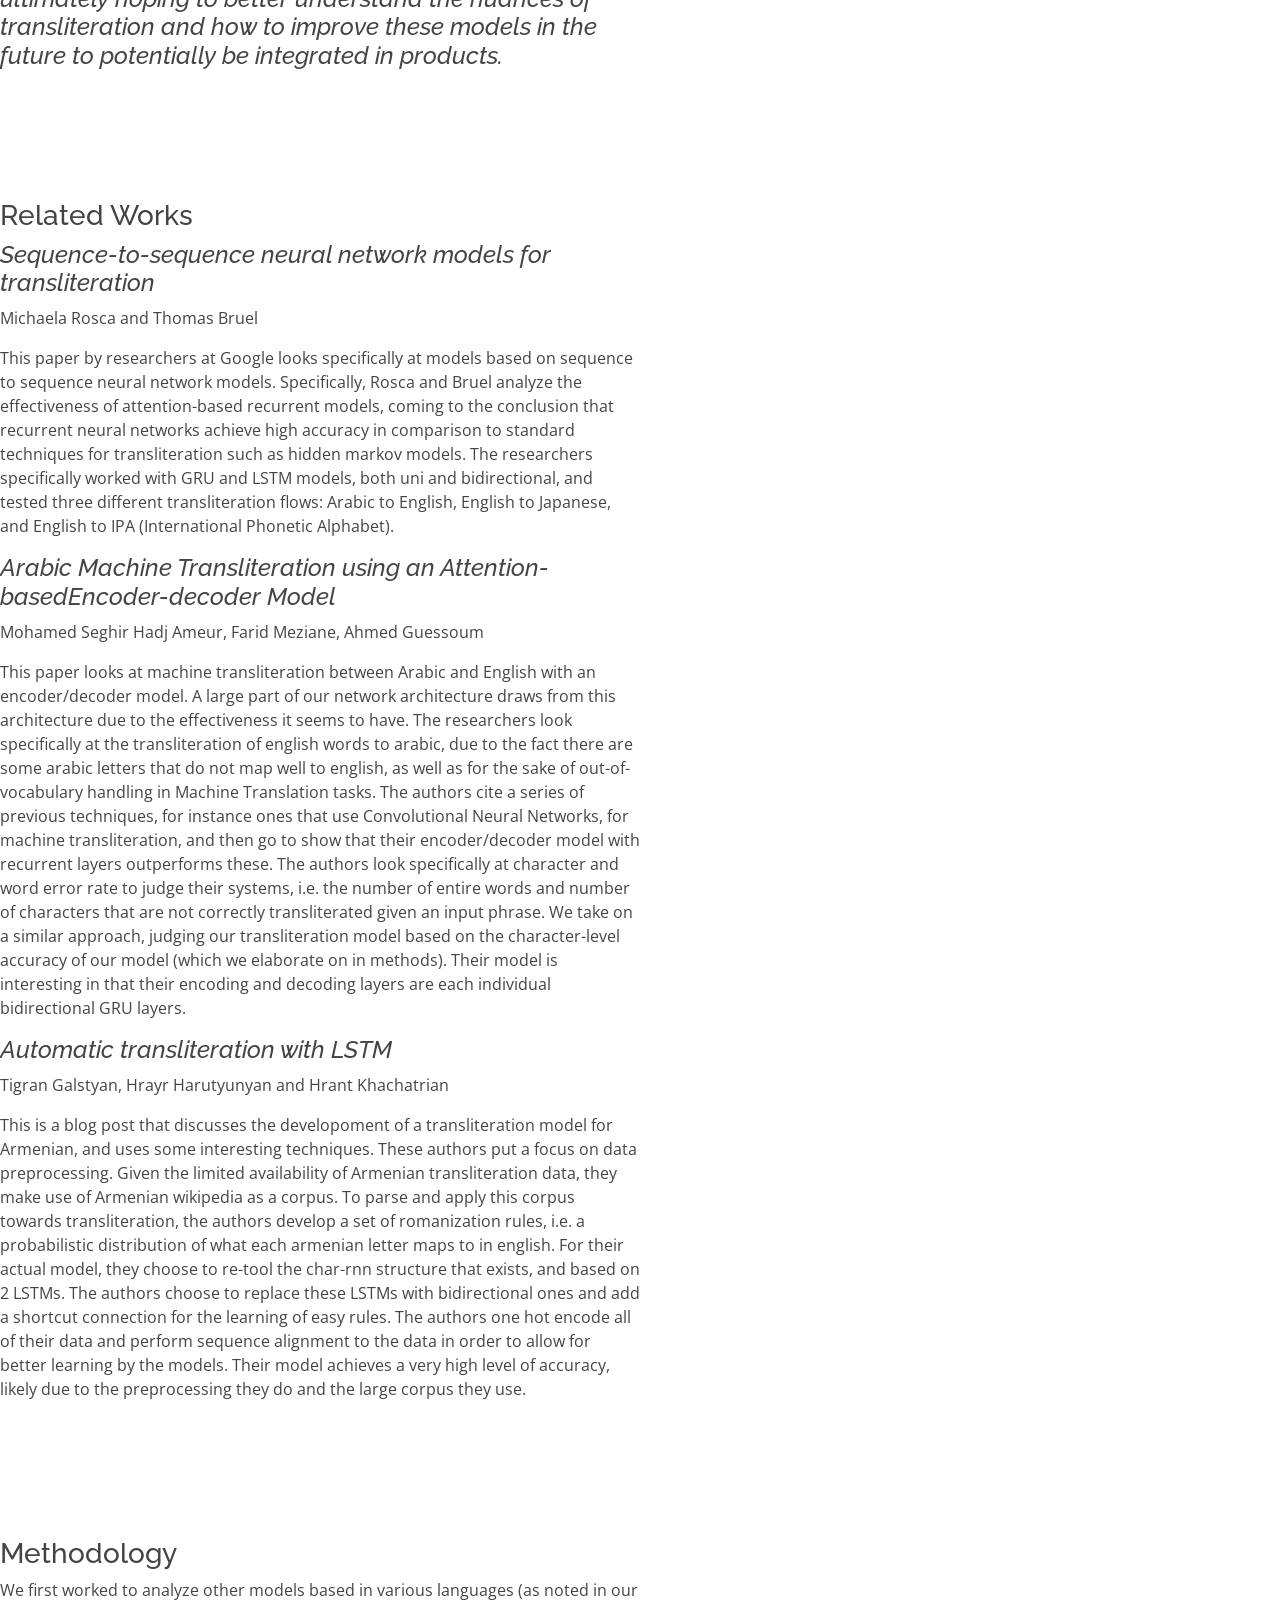
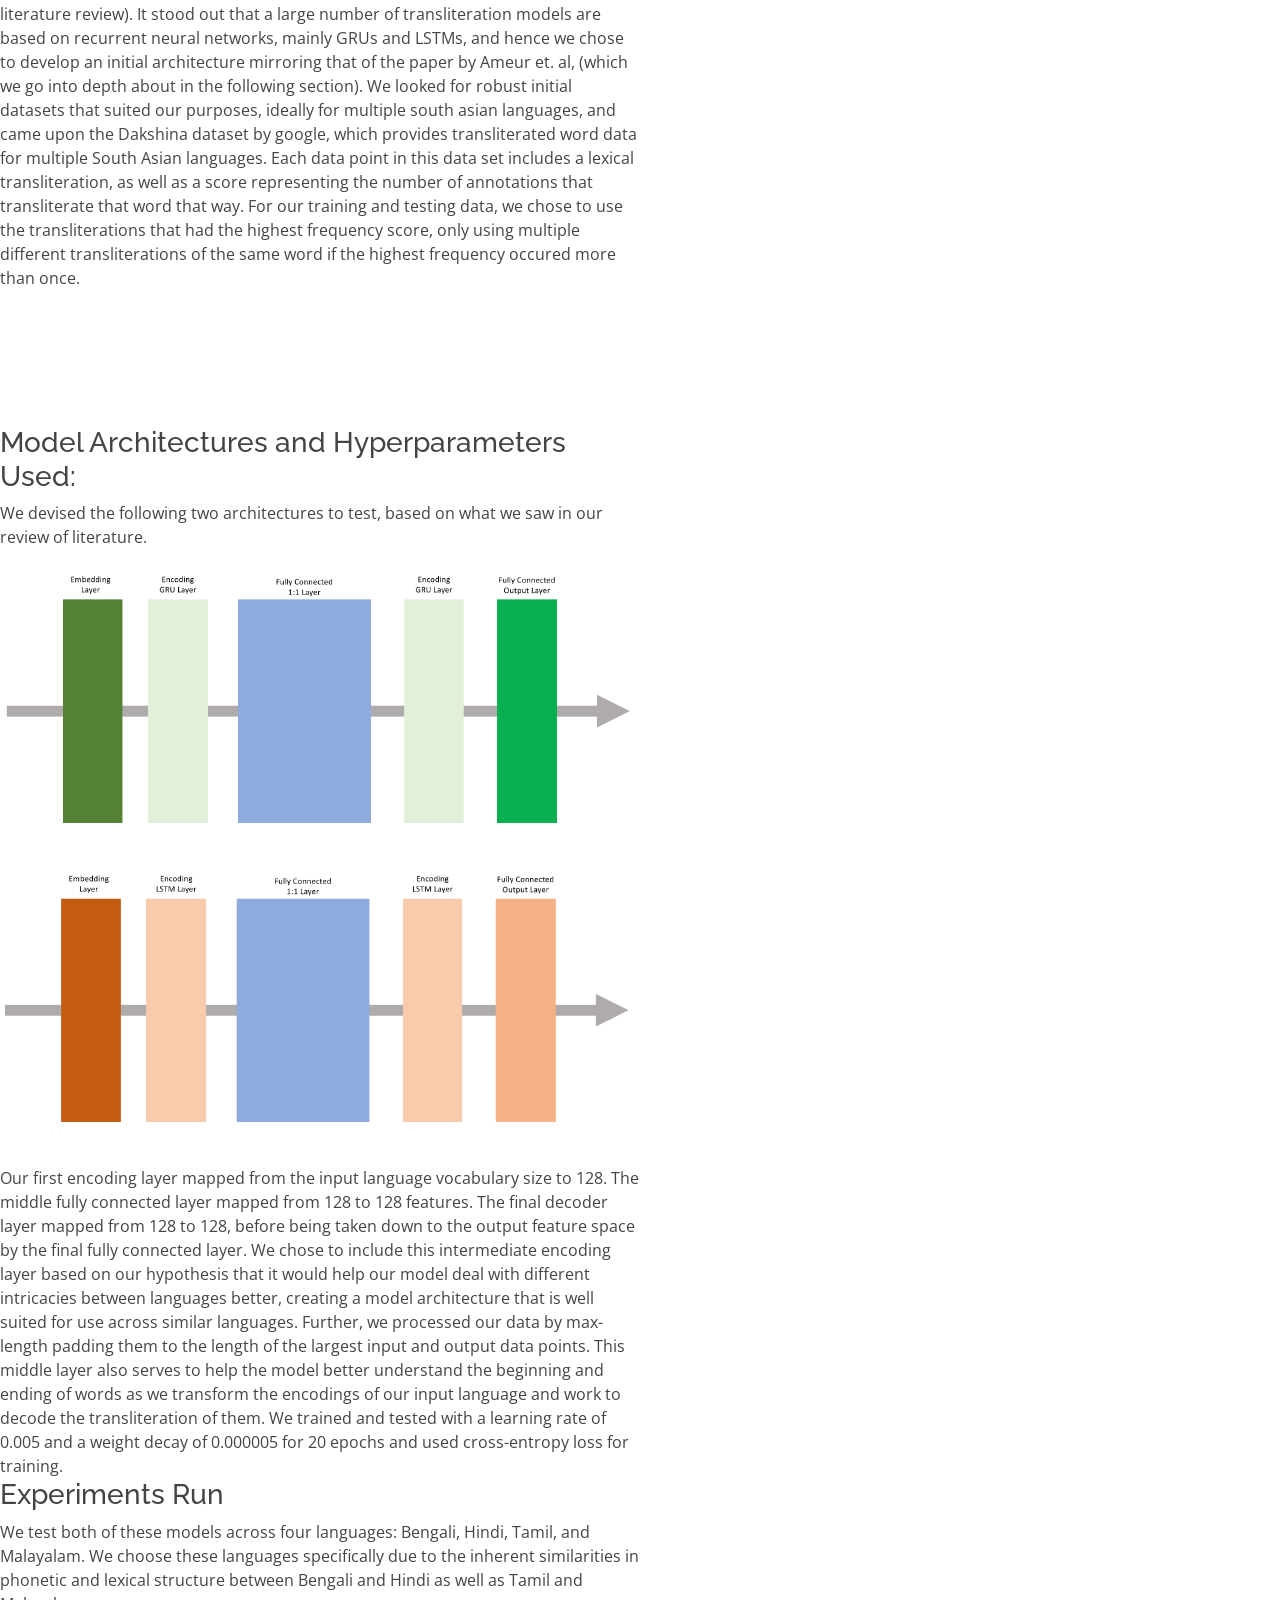
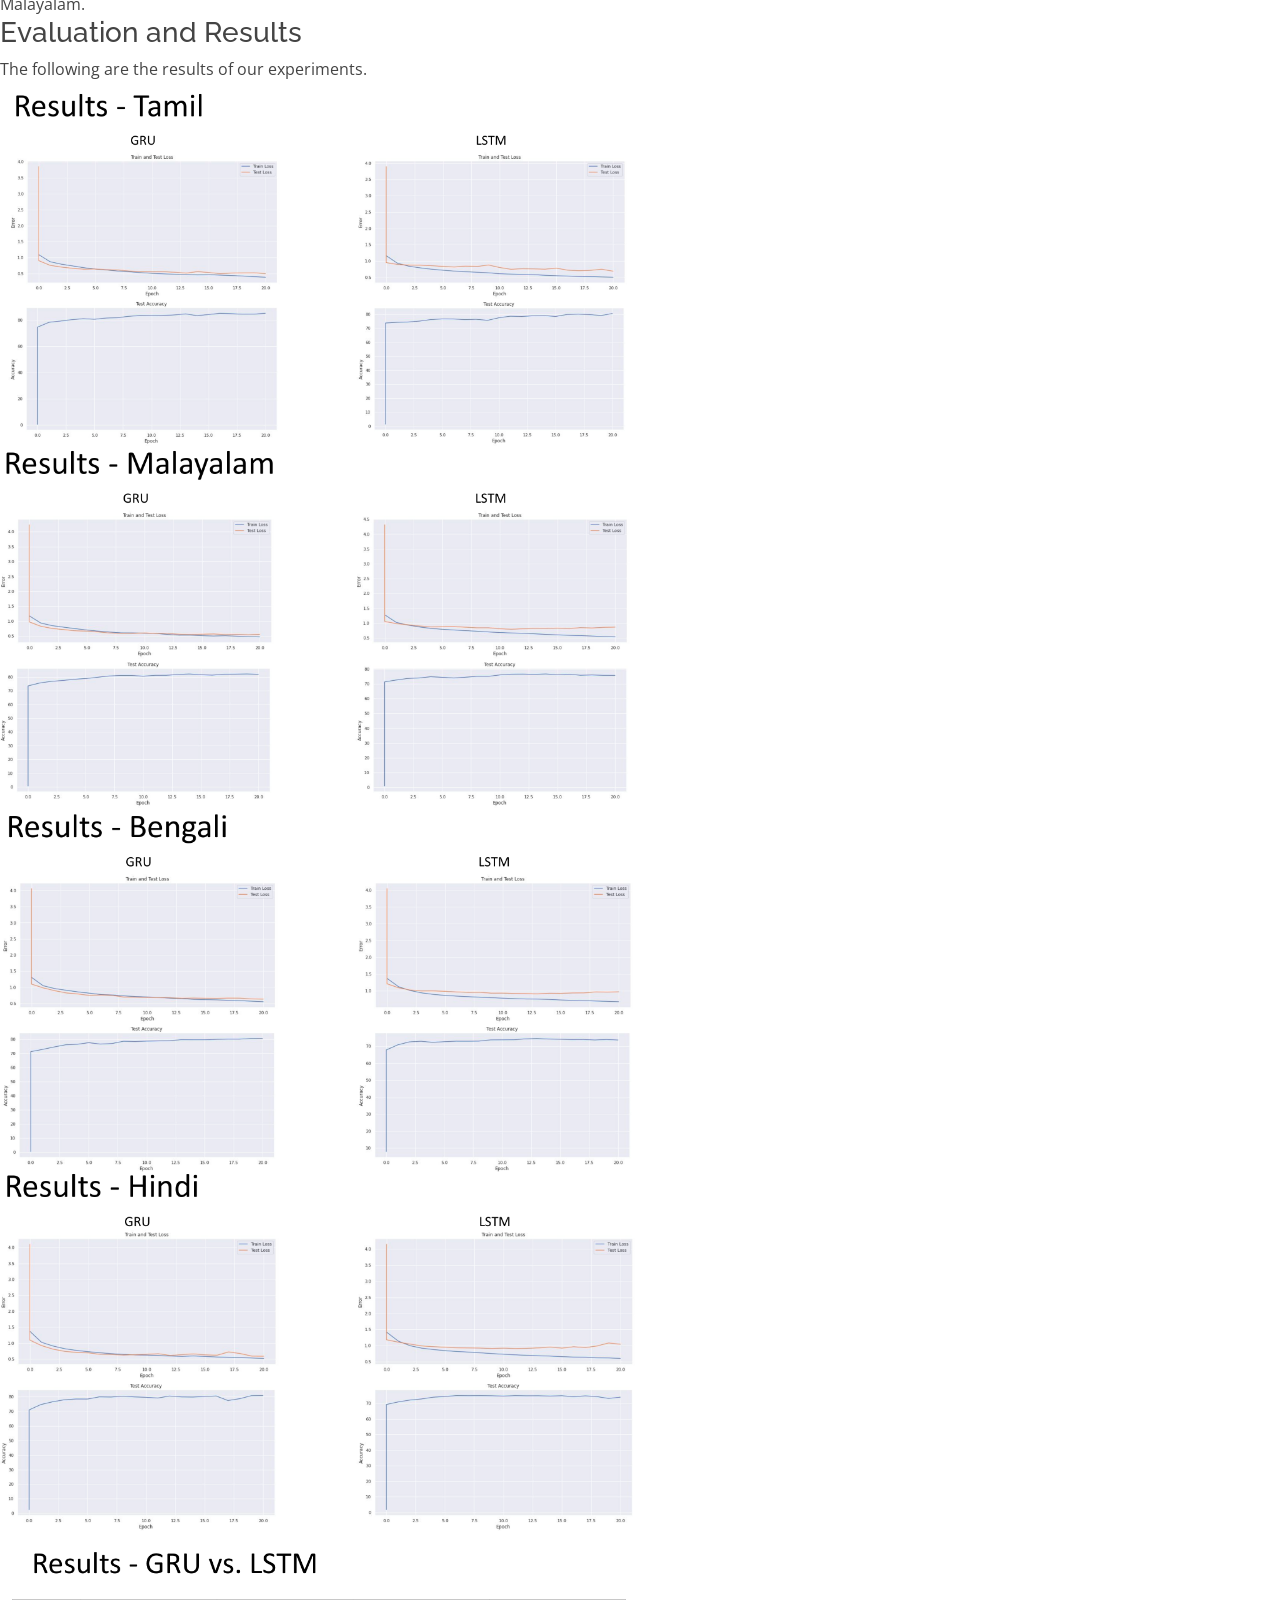
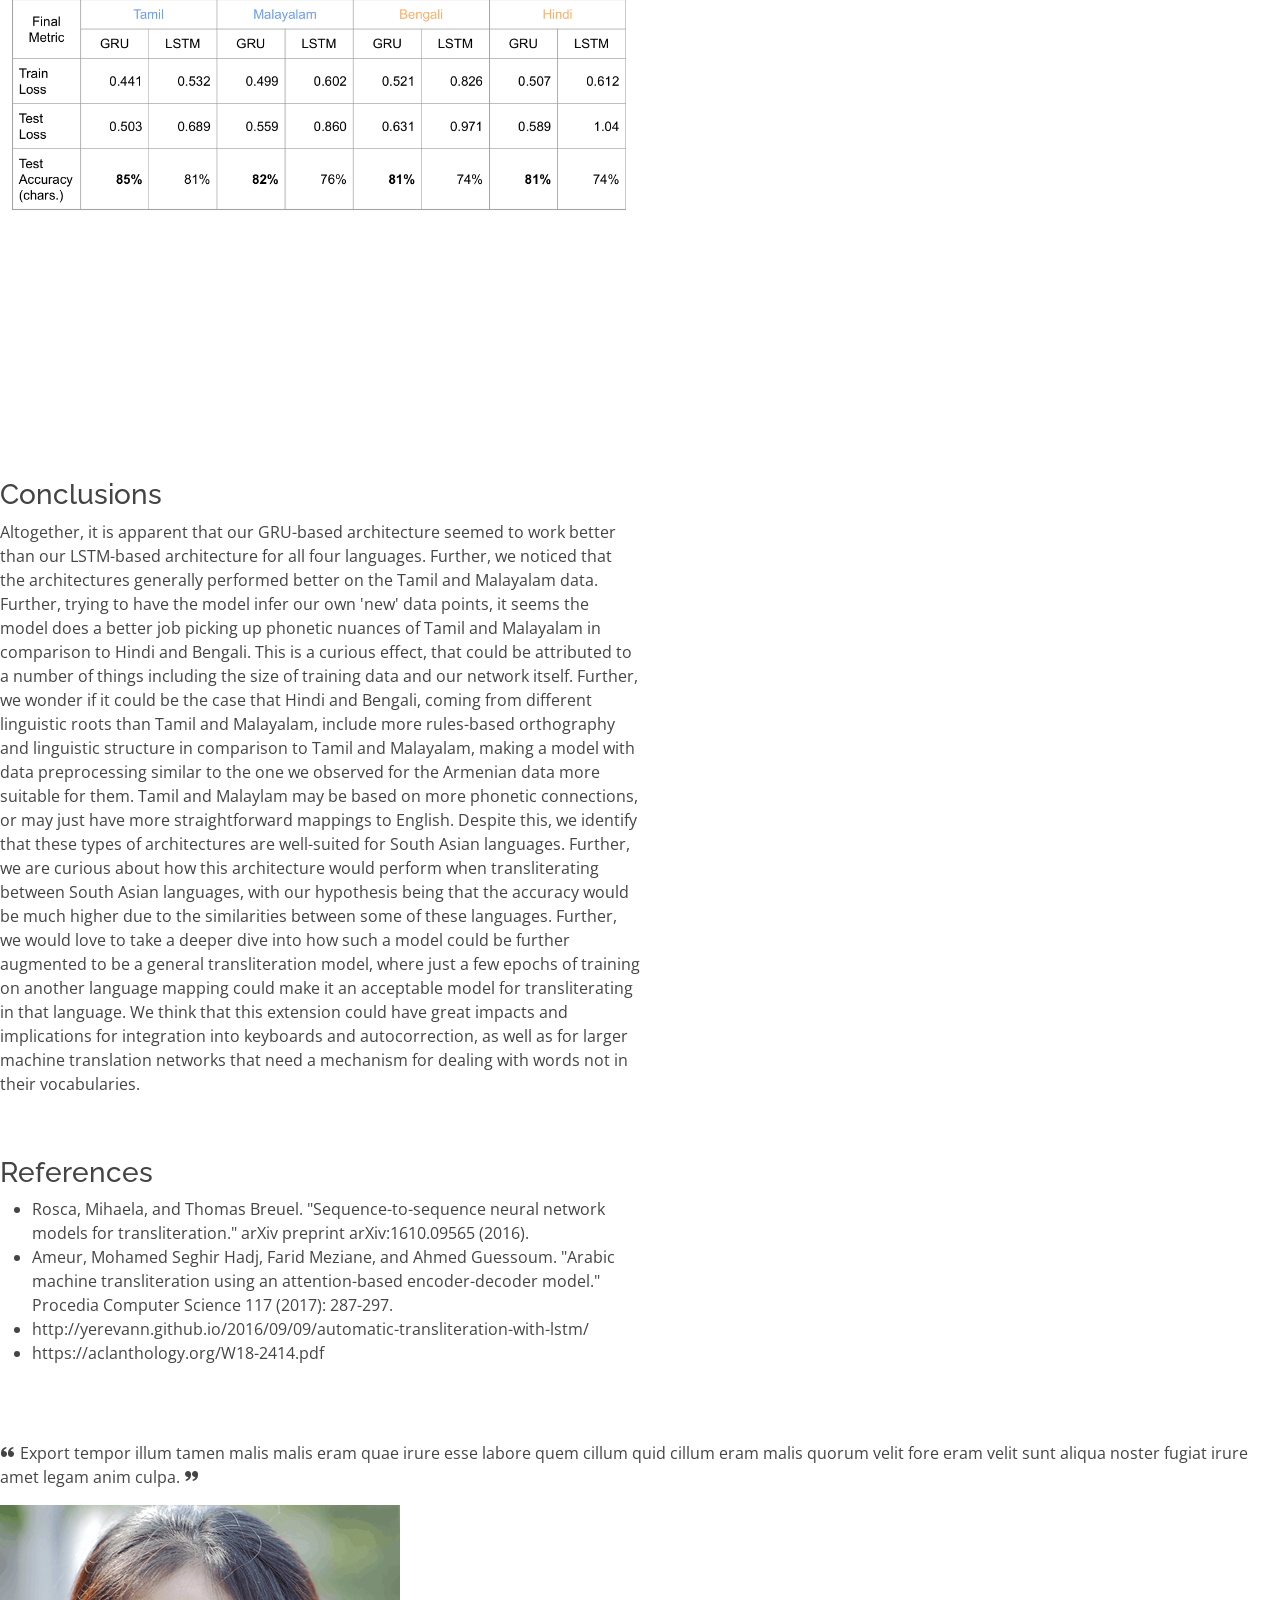
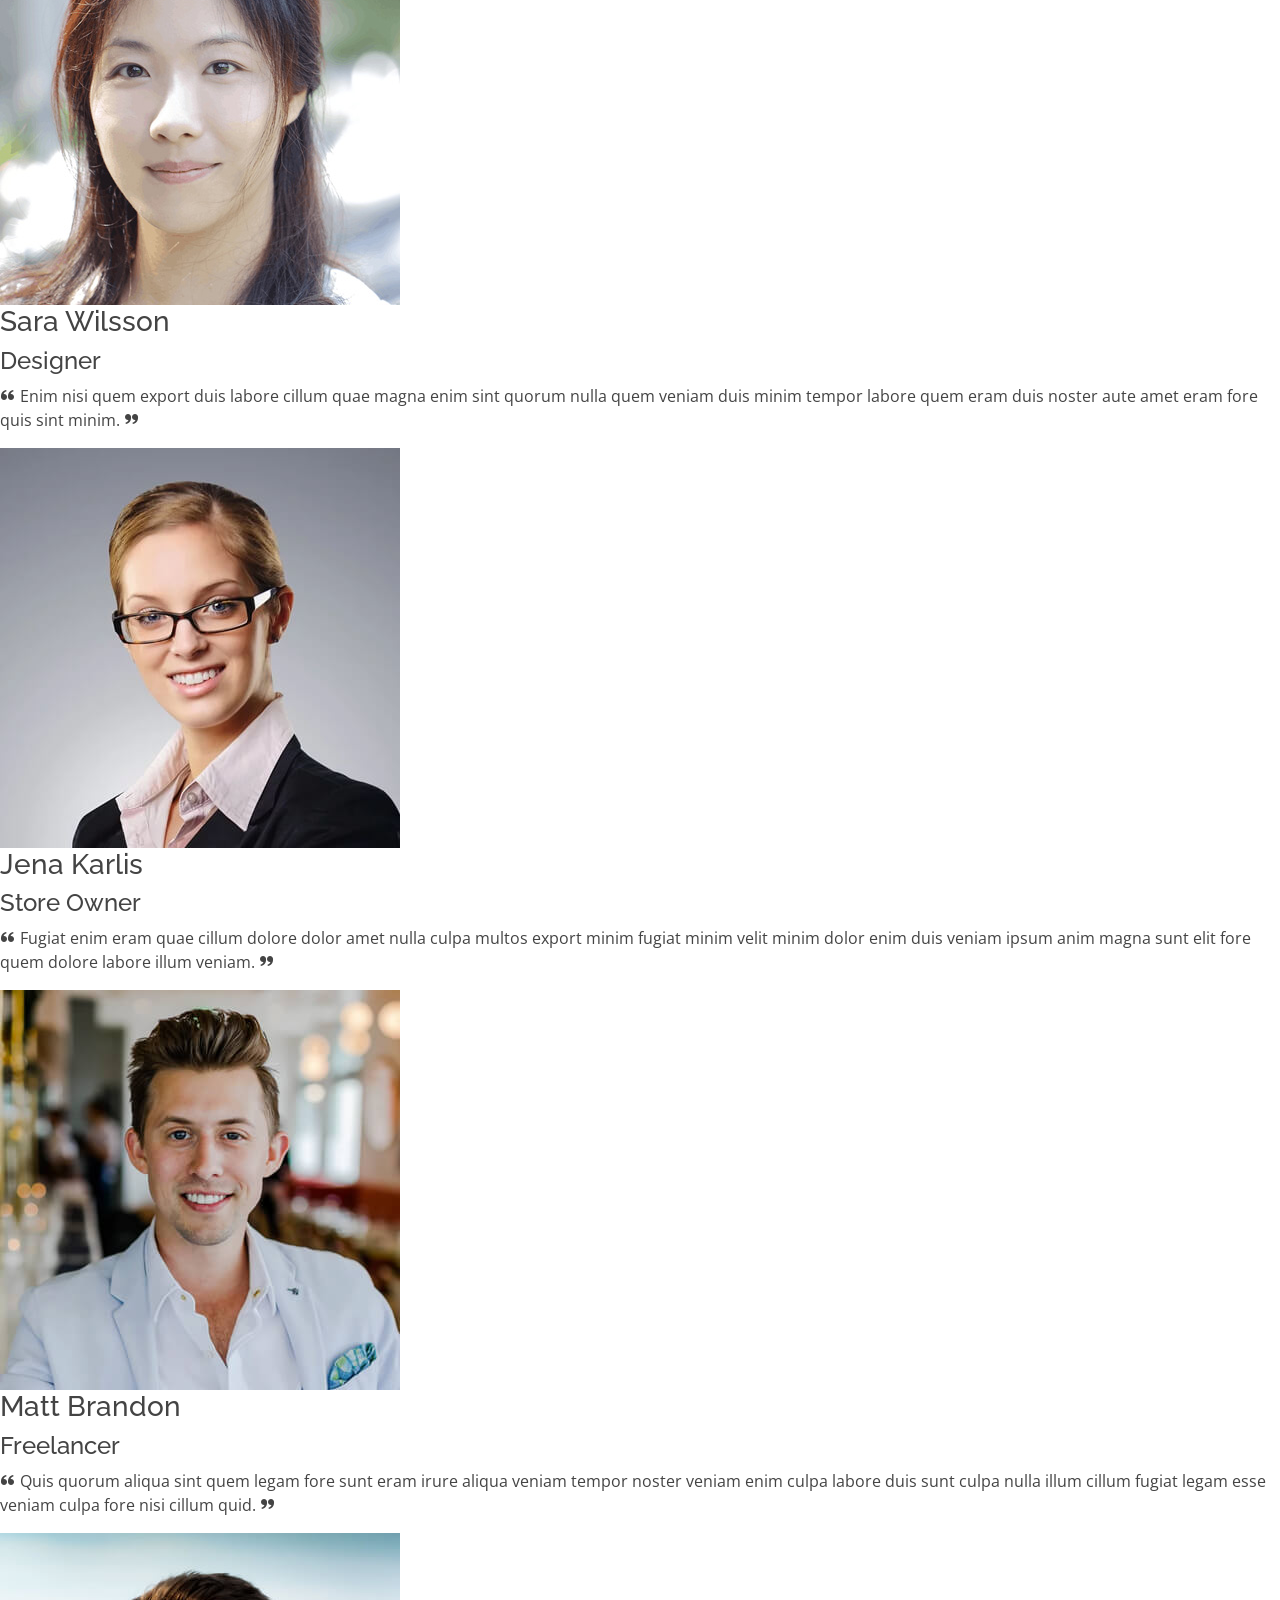
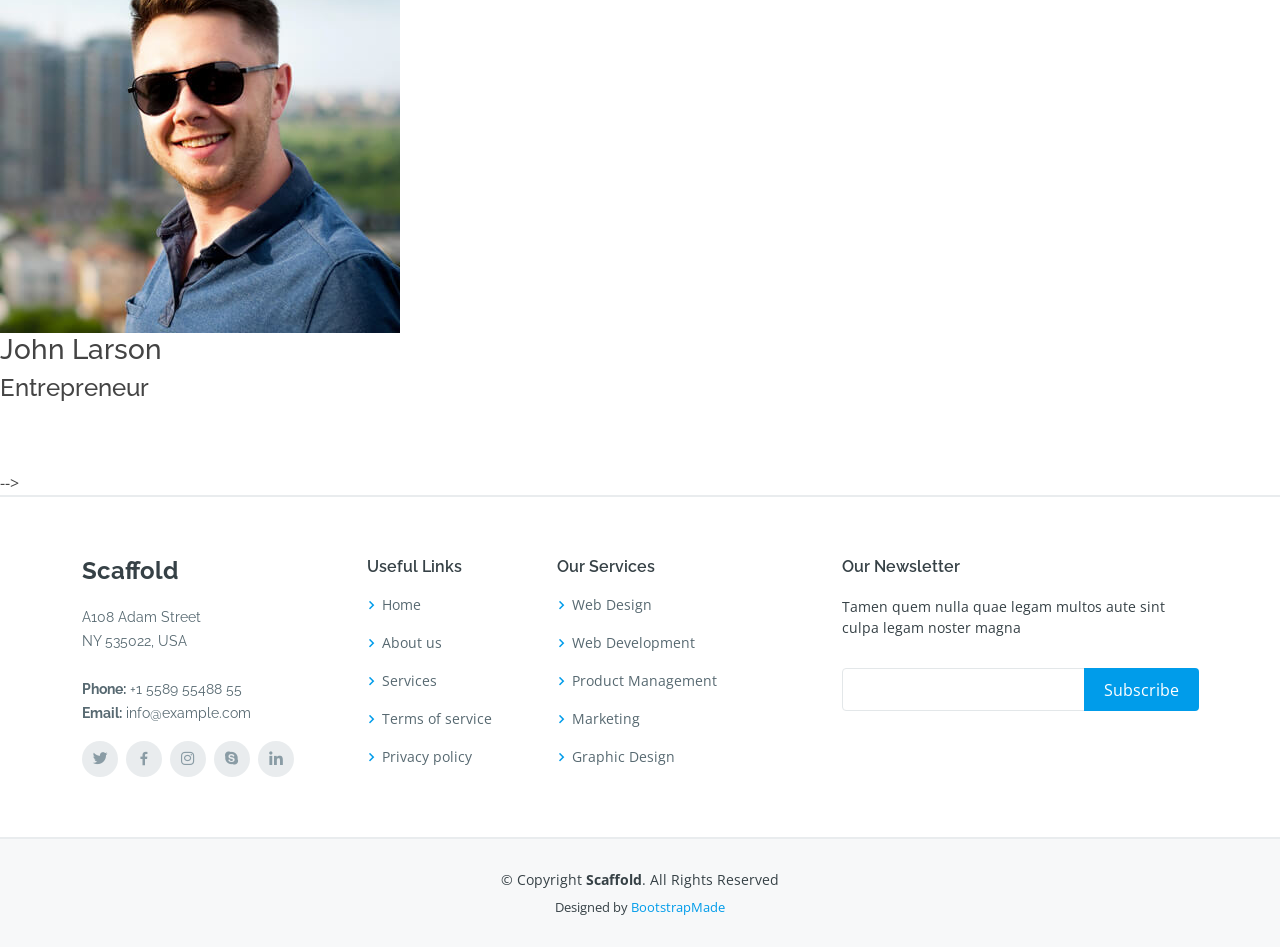
==== commit 1fa10b2c: "added references and conclusion" ====
--- a/docs/index.html
+++ b/docs/index.html
@@ -243,9 +243,31 @@
       <div class="col-lg-6 d-flex flex-column justify-contents-center" data-aos="fade-left">
         <div class="content pt-4 pt-lg-0">
           <h3> Conclusions</h3>
-          
-        </div>
-      </div>
+          Altogether, it is apparent that our GRU-based architecture seemed to work better than our LSTM-based architecture for all four languages. Further, we noticed that 
+          the architectures generally performed better on the Tamil and Malayalam data. Further, trying to have the model infer our own 'new' data points, it seems the model does 
+          a better job picking up phonetic nuances of Tamil and Malayalam in comparison to Hindi and Bengali. This is a curious effect, that could be attributed to a number of things 
+          including the size of training data and our network itself. Further, we wonder if it could be the case that Hindi and Bengali, coming from different linguistic roots than Tamil and 
+          Malayalam, include more rules-based orthography and linguistic structure in comparison to Tamil and Malayalam, making a model with data preprocessing similar to the one we observed for the Armenian 
+          data more suitable for them. Tamil and Malaylam may be based on more phonetic connections, or may just have more straightforward mappings to English. Despite this, we identify that 
+          these types of architectures are well-suited for South Asian languages. Further, we are curious about how this architecture would perform when transliterating between 
+          South Asian languages, with our hypothesis being that the accuracy would be much higher due to the similarities between some of these languages. Further, we would love to take a deeper dive 
+          into how such a model could be further augmented to be a general transliteration model, where just a few epochs of training on another language mapping could make it an acceptable 
+          model for transliterating in that language. We think that this extension could have great impacts and implications for integration into keyboards and autocorrection, as well as for larger machine 
+          translation networks that need a mechanism for dealing with words not in their vocabularies. 
+        </div>
+      </div>
+      <section id = "references">
+        <div class="col-lg-6 d-flex flex-column justify-contents-center" data-aos="fade-left">
+          <div class="content pt-4 pt-lg-0">
+            <h3> References</h3>
+           <ul>
+             <li> Rosca, Mihaela, and Thomas Breuel. "Sequence-to-sequence neural network models for transliteration." arXiv preprint arXiv:1610.09565 (2016).</li>
+             <li>Ameur, Mohamed Seghir Hadj, Farid Meziane, and Ahmed Guessoum. "Arabic machine transliteration using an attention-based encoder-decoder model." Procedia Computer Science 117 (2017): 287-297.</li>
+             <li>http://yerevann.github.io/2016/09/09/automatic-transliteration-with-lstm/</li>
+             <li>https://aclanthology.org/W18-2414.pdf</li>
+            </ul>
+          </div>
+        </div>
     </section>
 
     <!-- ======= About Section ======= -->
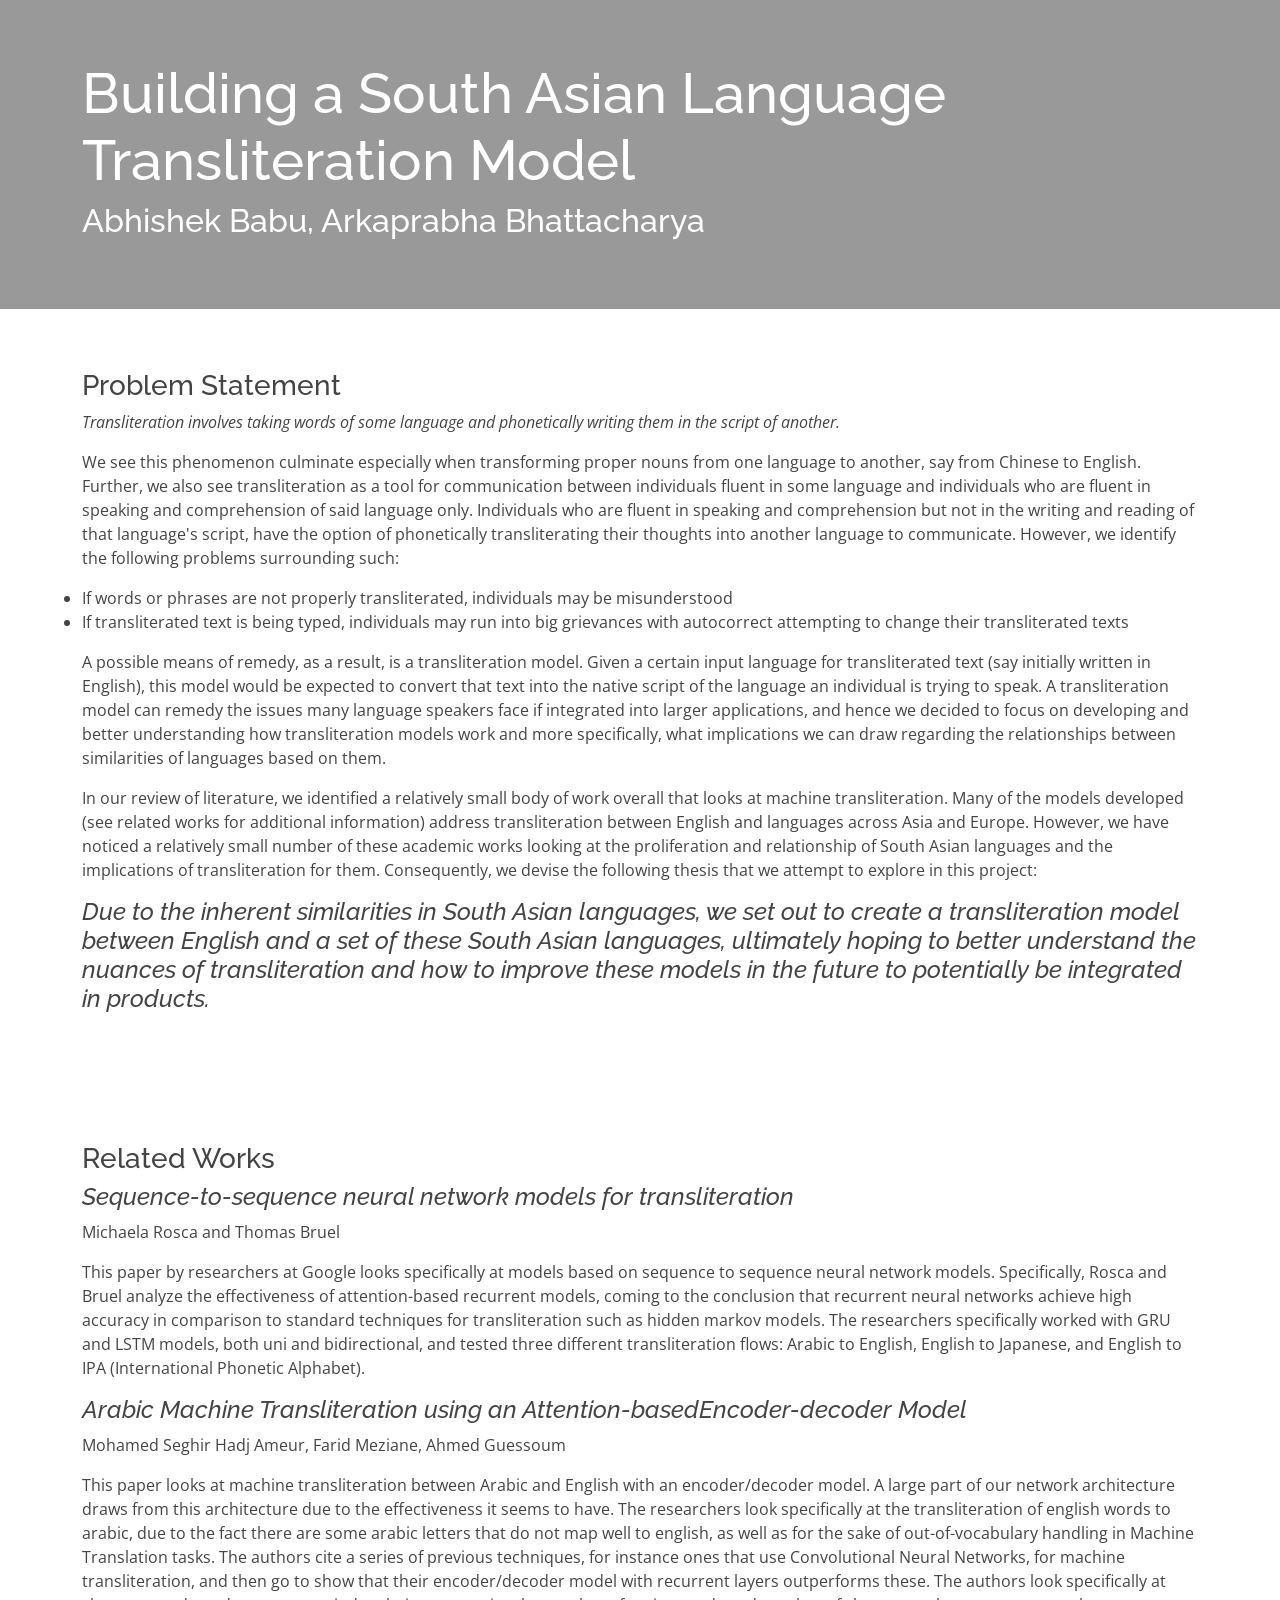
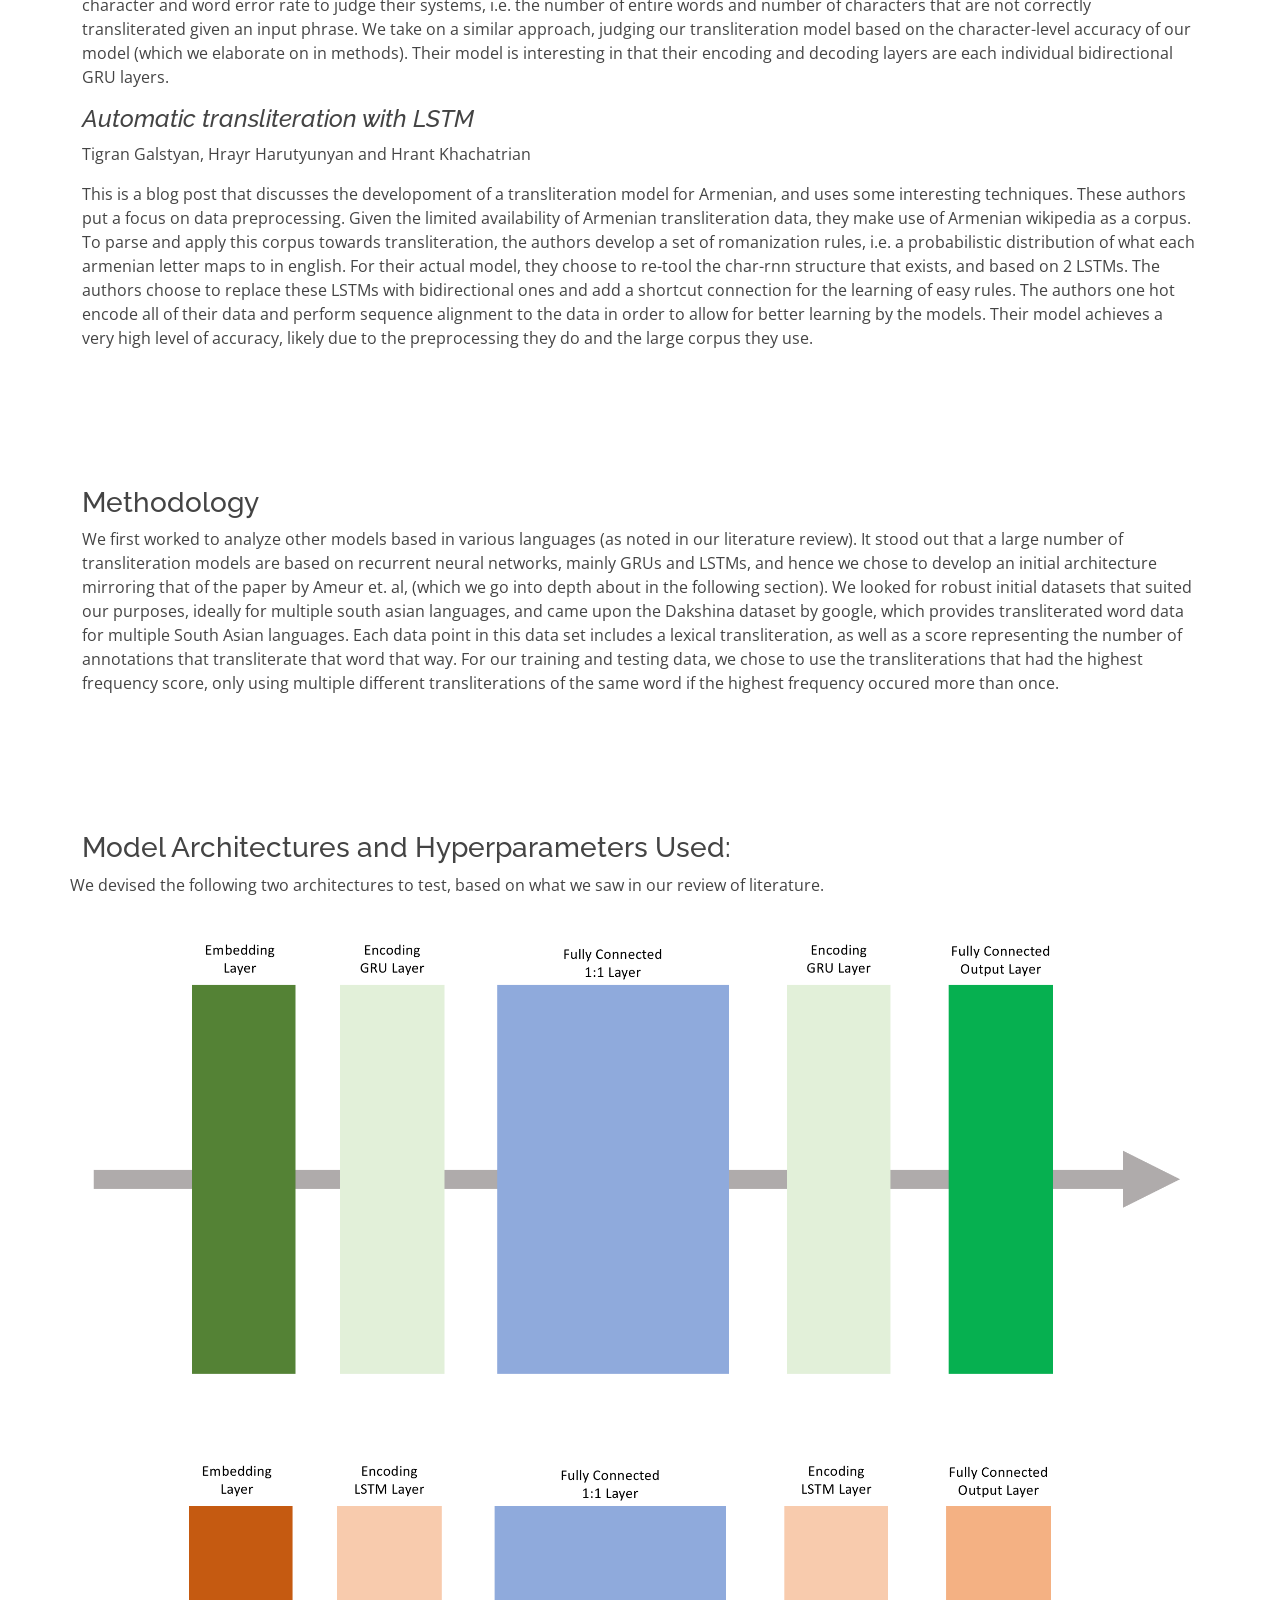
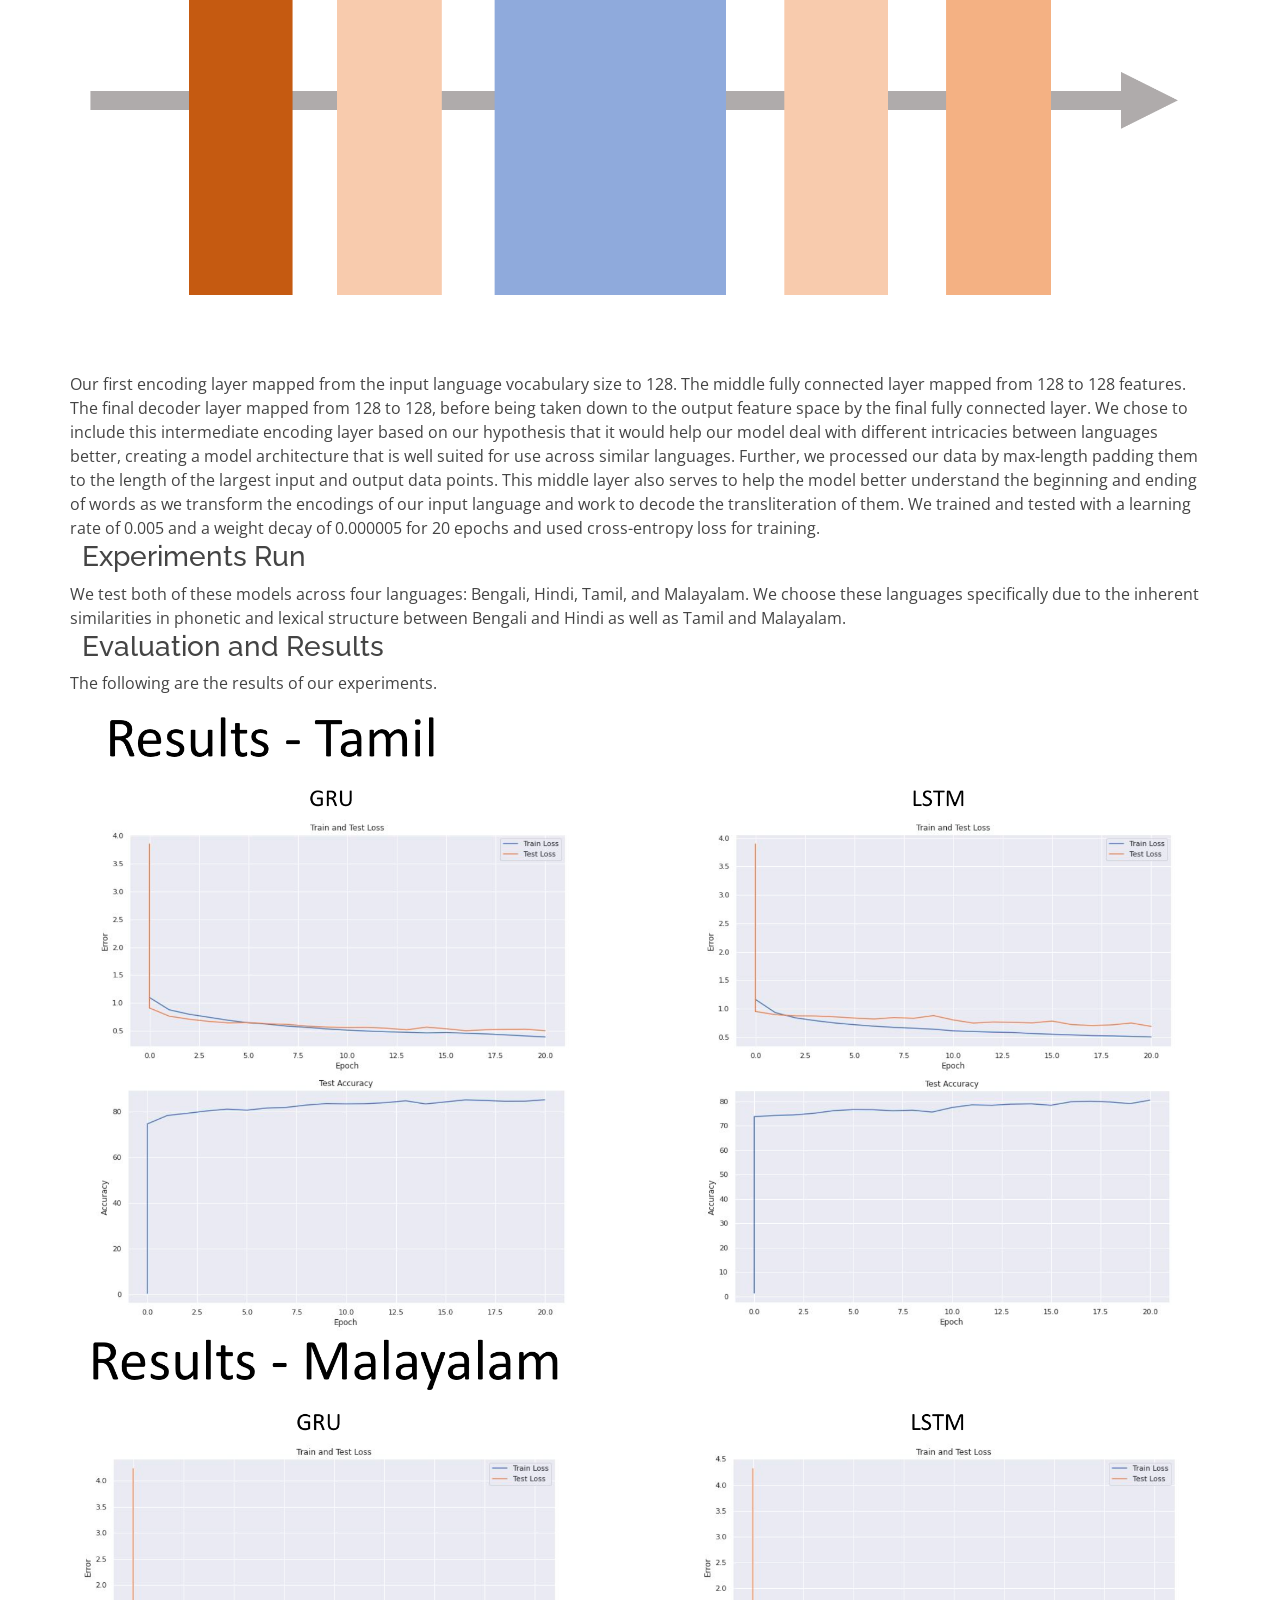
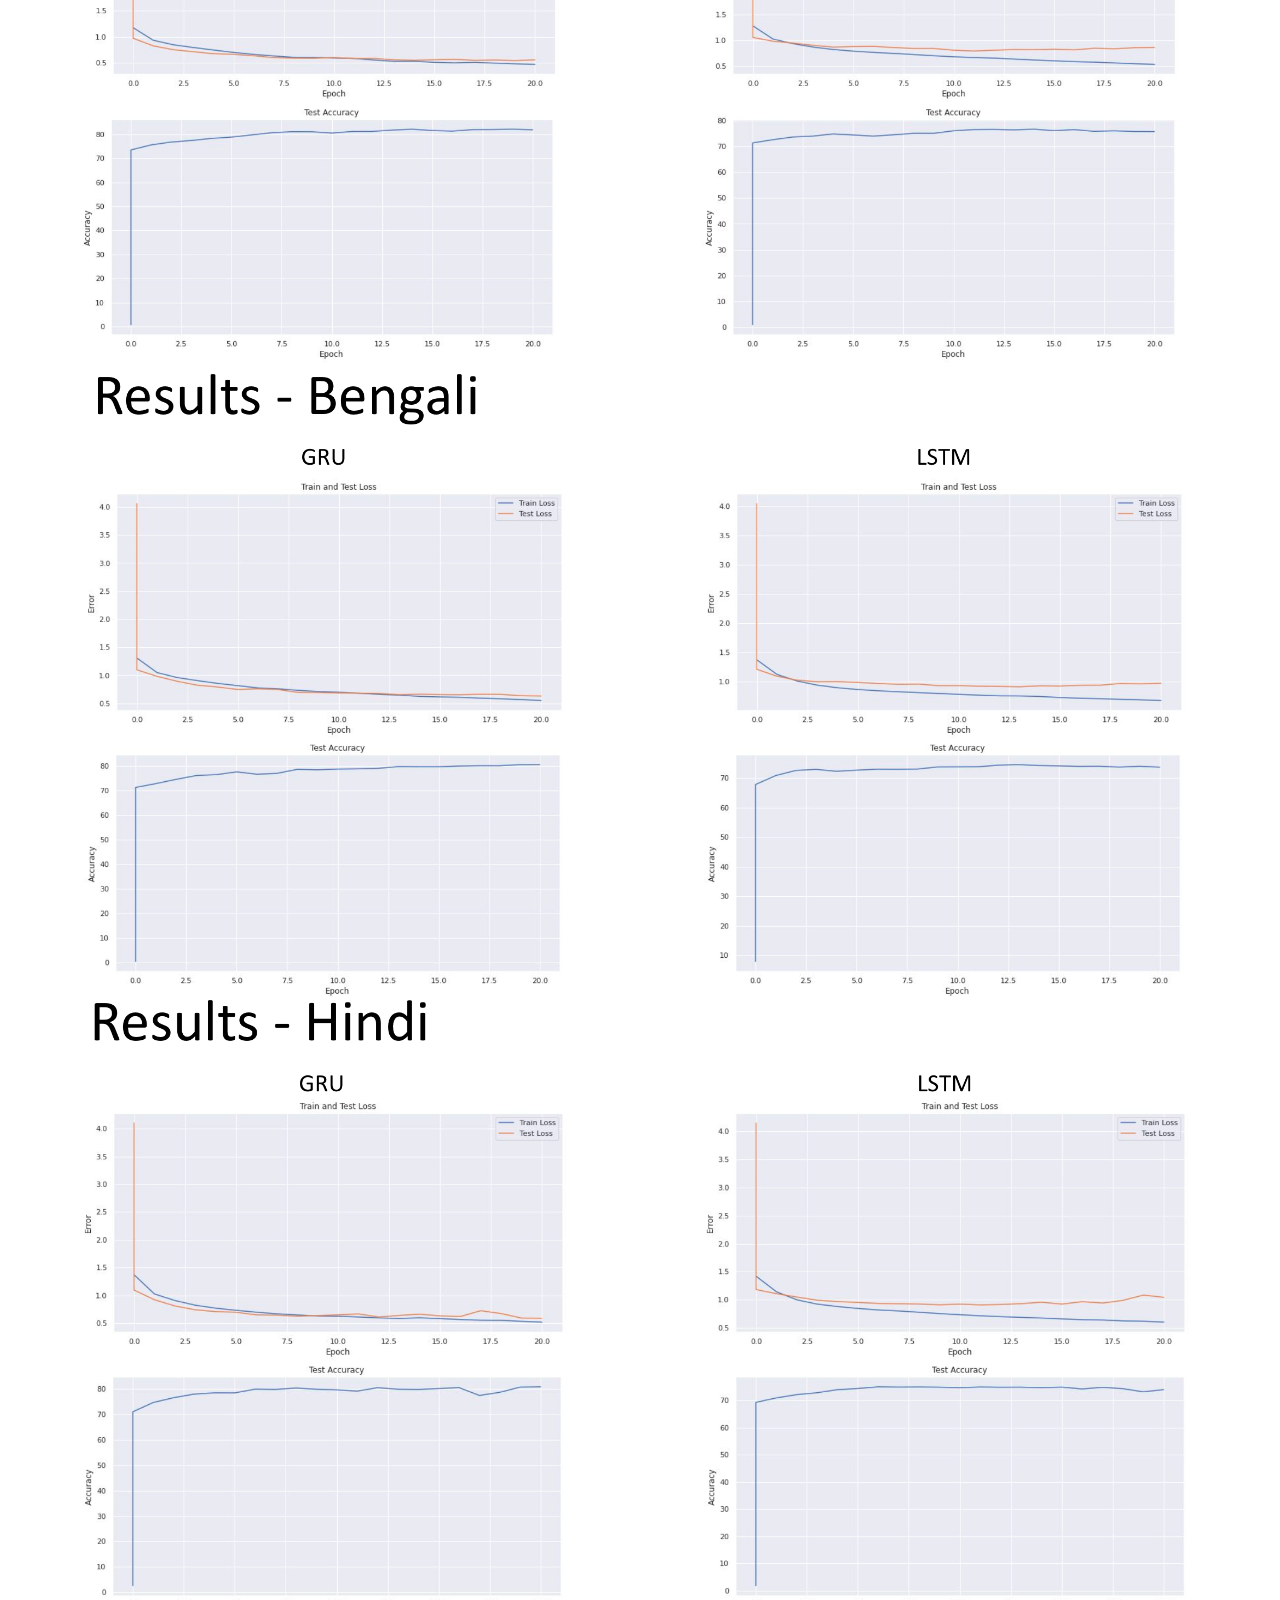
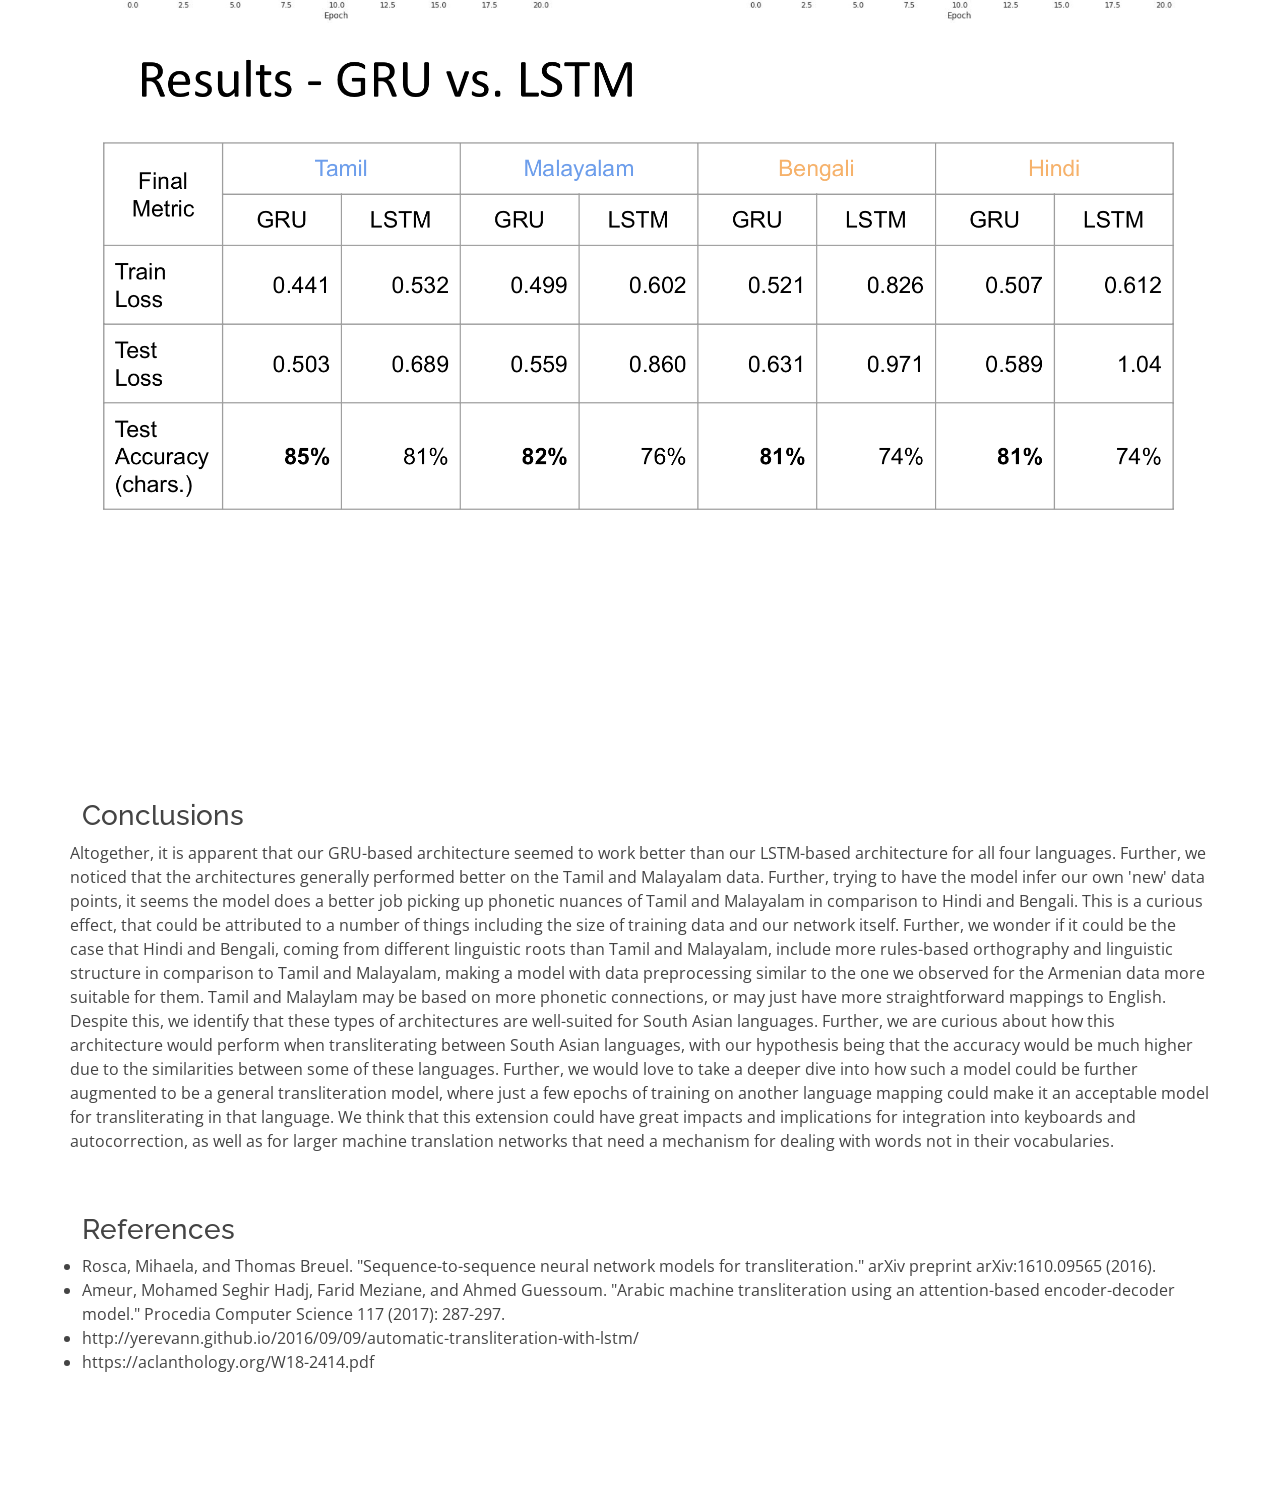
==== commit 3e4ed926: "Made it a little prettier" ====
--- a/docs/index.html
+++ b/docs/index.html
@@ -38,77 +38,17 @@
 <body>
 
   <!-- ======= Header ======= -->
-  <header id="header" class="fixed-top d-flex align-items-center">
-    <div class="container d-flex align-items-center">
-
-      <div class="logo me-auto">
-        <h1><a href="index.html">Scaffold</a></h1>
-        <!-- Uncomment below if you prefer to use an image logo -->
-        <!-- <a href="index.html"><img src="assets/img/logo.png" alt="" class="img-fluid"></a>-->
-      </div>
-
-      <nav id="navbar" class="navbar order-last order-lg-0">
-        <ul>
-          <li><a class="nav-link scrollto active" href="#hero">Home</a></li>
-          <li class="dropdown"><a href="#"><span>About</span> <i class="bi bi-chevron-down"></i></a>
-            <ul>
-              <li><a class="nav-link scrollto" href="#about">About Us</a></li>
-              <li><a class="nav-link scrollto" href="#team">Team</a></li>
-              <li><a class="nav-link scrollto" href="#testimonials">Testimonials</a></li>
-              <li class="dropdown"><a href="#"><span>Deep Drop Down</span> <i class="bi bi-chevron-right"></i></a>
-                <ul>
-                  <li><a href="#">Deep Drop Down 1</a></li>
-                  <li><a href="#">Deep Drop Down 2</a></li>
-                  <li><a href="#">Deep Drop Down 3</a></li>
-                  <li><a href="#">Deep Drop Down 4</a></li>
-                  <li><a href="#">Deep Drop Down 5</a></li>
-                </ul>
-              </li>
-            </ul>
-          </li>
-          <li><a class="nav-link scrollto" href="#services">Services</a></li>
-          <li><a class="nav-link scrollto " href="#portfolio">Portfolio</a></li>
-          <li><a class="nav-link scrollto" href="#pricing">Pricing</a></li>
-          <li><a class="nav-link scrollto" href="#contact">Contact</a></li>
-        </ul>
-        <i class="bi bi-list mobile-nav-toggle"></i>
-      </nav><!-- .navbar -->
-
-      <div class="header-social-links d-flex align-items-center">
-        <a href="#" class="twitter"><i class="bi bi-twitter"></i></a>
-        <a href="#" class="facebook"><i class="bi bi-facebook"></i></a>
-        <a href="#" class="instagram"><i class="bi bi-instagram"></i></a>
-        <a href="#" class="linkedin"><i class="bi bi-linkedin"></i></i></a>
-      </div>
-
-    </div>
-  </header><!-- End Header -->
-
-  <!-- ======= Hero Section ======= -->
-  <section id="hero">
-
-    <div class="container">
-      <div class="row">
-        <div class="col-lg-6 pt-5 pt-lg-0 order-2 order-lg-1 d-flex flex-column justify-content-center" data-aos="fade-up">
-          <div>
-            <h1>We design digital products that help grow businesses</h1>
-            <h2>We are team of talented designers making websites with Bootstrap</h2>
-            <a href="#about" class="btn-get-started scrollto">Get Started</a>
-          </div>
-        </div>
-        <div class="col-lg-6 order-1 order-lg-2 hero-img" data-aos="fade-left">
-          <img src="assets/img/hero-img.png" class="img-fluid" alt="">
-        </div>
-      </div>
-    </div>
-
-  </section><!-- End Hero -->
 
   <main id="main">
-
+    <section id = "title">
+      <div class="container">
+        <h1> Building a South Asian Language Transliteration Model</h1>
+        <h2>Abhishek Babu, Arkaprabha Bhattacharya</h2>
+      </div>
+    </section>
     <section id = "problem-statement">
-      <div class="col-lg-6 d-flex flex-column justify-contents-center" data-aos="fade-left">
-        <div class="content pt-4 pt-lg-0">
+      <div class="container">
+        <div class="row">
           <h3>Problem Statement</h3>
           <p class="fst-italic">
             Transliteration involves taking words of some language and phonetically writing them in the script of another. 
@@ -122,8 +62,8 @@
             surrounding such:
           </p>
           <ul>
-            <li><i class="bi bi-check-circle"></i> If words or phrases are not properly transliterated, individuals may be misunderstood</li>
-            <li><i class="bi bi-check-circle"></i> If transliterated text is being typed, individuals may run into big grievances with autocorrect attempting to change their transliterated texts</li>
+            <li> If words or phrases are not properly transliterated, individuals may be misunderstood</li>
+            <li>If transliterated text is being typed, individuals may run into big grievances with autocorrect attempting to change their transliterated texts</li>
           </ul>
           <p>
             A possible means of remedy, as a result, is a transliteration model. Given a certain input language for transliterated text (say initially written in English), this model would be expected to 
@@ -145,74 +85,76 @@
       </div>
     </section>
     <section id = "related-works">
-      <div class="col-lg-6 d-flex flex-column justify-contents-center" data-aos="fade-left">
-        <div class="content pt-4 pt-lg-0">
-          <h3>Related Works</h3>
-          <h4 class="fst-italic">
-            Sequence-to-sequence neural network models for transliteration
-          </h4>
-          <p>
-            Michaela Rosca and Thomas Bruel
-          </p>
-          <p>
-            This paper by researchers at Google looks specifically at models based on sequence to sequence neural network models. Specifically, 
-            Rosca and Bruel analyze the effectiveness of attention-based recurrent models, coming to the conclusion that recurrent neural networks 
-            achieve high accuracy in comparison to standard techniques for transliteration such as hidden markov models. The researchers specifically 
-            worked with GRU and LSTM models, both uni and bidirectional, and tested three different transliteration flows: Arabic to English, English to Japanese, 
-            and English to IPA (International Phonetic Alphabet).
-          </p>
-          <h4 class="fst-italic">
-            Arabic Machine Transliteration using an Attention-basedEncoder-decoder Model
-          </h4>
-          <p>
-            Mohamed Seghir Hadj Ameur, Farid Meziane, Ahmed Guessoum
-          </p>
-          <p>
-            This paper looks at machine transliteration between Arabic and English with an encoder/decoder model. A large part of our network architecture draws from 
-            this architecture due to the effectiveness it seems to have. The researchers look specifically at the transliteration of english words to arabic, due to the 
-            fact there are some arabic letters that do not map well to english, as well as for the sake of out-of-vocabulary handling in Machine Translation tasks. The authors
-            cite a series of previous techniques, for instance ones that use Convolutional Neural Networks, for machine transliteration, and then go to show that their 
-            encoder/decoder model with recurrent layers outperforms these. The authors look specifically at character and word error rate to judge their systems, i.e. the number 
-            of entire words and number of characters that are not correctly transliterated given an input phrase. We take on a similar approach, judging our transliteration model 
-            based on the character-level accuracy of our model (which we elaborate on in methods). Their model is interesting in that their encoding and decoding layers 
-            are each individual bidirectional GRU layers. 
-          </p>
-          <h4 class="fst-italic">
-            Automatic transliteration with LSTM
-          </h4>
-          <p>
-            Tigran Galstyan, Hrayr Harutyunyan and Hrant Khachatrian
-          </p>
-          <p>
-            This is a blog post that discusses the developoment of a transliteration model for Armenian, and uses some interesting techniques. 
-            These authors put a focus on data preprocessing. Given the limited availability of Armenian transliteration data, they make use of Armenian wikipedia
-            as a corpus. To parse and apply this corpus towards transliteration, the authors develop a set of romanization rules, i.e. a probabilistic 
-            distribution of what each armenian letter maps to in english. For their actual model, they choose to re-tool the char-rnn structure that exists, 
-            and based on 2 LSTMs. The authors choose to replace these LSTMs with bidirectional ones and add a shortcut connection for the learning of easy rules. 
-            The authors one hot encode all of their data and perform sequence alignment to the data in order to allow for better learning by the models. 
-            Their model achieves a very high level of accuracy, likely due to the preprocessing they do and the large corpus they use.
-          </p>
-        </div>
-      </div>
-    </section>
-    <section id = "methodology">
-      <div class="col-lg-6 d-flex flex-column justify-contents-center" data-aos="fade-left">
-        <div class="content pt-4 pt-lg-0">
-          <h3>Methodology</h3>
-            <p> We first worked to analyze other models based in various languages (as noted in our literature review). It stood out that a large number 
-              of transliteration models are based on recurrent neural networks, mainly GRUs and LSTMs, and hence we chose to develop an initial architecture 
-              mirroring that of the paper by Ameur et. al, (which we go into depth about in the following section). We looked for robust initial datasets that suited 
-              our purposes, ideally for multiple south asian languages, and came upon the Dakshina dataset by google, which provides transliterated word data for 
-              multiple South Asian languages. Each data point in this data set includes a lexical transliteration, as well as a score representing the number of 
-              annotations that transliterate that word that way. For our training and testing data, we chose to use the transliterations that had the highest 
-              frequency score, only using multiple different transliterations of the same word if the highest frequency occured more than once.
-            </p>
-        </div>
-      </div>
+      <div class="container">
+        <div class="row">
+              <h3>Related Works</h3>
+              <h4 class="fst-italic">
+                Sequence-to-sequence neural network models for transliteration
+              </h4>
+              <p>
+                Michaela Rosca and Thomas Bruel
+              </p>
+              <p>
+                This paper by researchers at Google looks specifically at models based on sequence to sequence neural network models. Specifically, 
+                Rosca and Bruel analyze the effectiveness of attention-based recurrent models, coming to the conclusion that recurrent neural networks 
+                achieve high accuracy in comparison to standard techniques for transliteration such as hidden markov models. The researchers specifically 
+                worked with GRU and LSTM models, both uni and bidirectional, and tested three different transliteration flows: Arabic to English, English to Japanese, 
+                and English to IPA (International Phonetic Alphabet).
+              </p>
+              <h4 class="fst-italic">
+                Arabic Machine Transliteration using an Attention-basedEncoder-decoder Model
+              </h4>
+              <p>
+                Mohamed Seghir Hadj Ameur, Farid Meziane, Ahmed Guessoum
+              </p>
+              <p>
+                This paper looks at machine transliteration between Arabic and English with an encoder/decoder model. A large part of our network architecture draws from 
+                this architecture due to the effectiveness it seems to have. The researchers look specifically at the transliteration of english words to arabic, due to the 
+                fact there are some arabic letters that do not map well to english, as well as for the sake of out-of-vocabulary handling in Machine Translation tasks. The authors
+                cite a series of previous techniques, for instance ones that use Convolutional Neural Networks, for machine transliteration, and then go to show that their 
+                encoder/decoder model with recurrent layers outperforms these. The authors look specifically at character and word error rate to judge their systems, i.e. the number 
+                of entire words and number of characters that are not correctly transliterated given an input phrase. We take on a similar approach, judging our transliteration model 
+                based on the character-level accuracy of our model (which we elaborate on in methods). Their model is interesting in that their encoding and decoding layers 
+                are each individual bidirectional GRU layers. 
+              </p>
+              <h4 class="fst-italic">
+                Automatic transliteration with LSTM
+              </h4>
+              <p>
+                Tigran Galstyan, Hrayr Harutyunyan and Hrant Khachatrian
+              </p>
+              <p>
+                This is a blog post that discusses the developoment of a transliteration model for Armenian, and uses some interesting techniques. 
+                These authors put a focus on data preprocessing. Given the limited availability of Armenian transliteration data, they make use of Armenian wikipedia
+                as a corpus. To parse and apply this corpus towards transliteration, the authors develop a set of romanization rules, i.e. a probabilistic 
+                distribution of what each armenian letter maps to in english. For their actual model, they choose to re-tool the char-rnn structure that exists, 
+                and based on 2 LSTMs. The authors choose to replace these LSTMs with bidirectional ones and add a shortcut connection for the learning of easy rules. 
+                The authors one hot encode all of their data and perform sequence alignment to the data in order to allow for better learning by the models. 
+                Their model achieves a very high level of accuracy, likely due to the preprocessing they do and the large corpus they use.
+              </p>
+            </div>
+          </div>
+        </section>
+        <section id = "methodology">
+          <div class="container">
+            <div class="row">
+              <h3>Methodology</h3>
+                <p> We first worked to analyze other models based in various languages (as noted in our literature review). It stood out that a large number 
+                  of transliteration models are based on recurrent neural networks, mainly GRUs and LSTMs, and hence we chose to develop an initial architecture 
+                  mirroring that of the paper by Ameur et. al, (which we go into depth about in the following section). We looked for robust initial datasets that suited 
+                  our purposes, ideally for multiple south asian languages, and came upon the Dakshina dataset by google, which provides transliterated word data for 
+                  multiple South Asian languages. Each data point in this data set includes a lexical transliteration, as well as a score representing the number of 
+                  annotations that transliterate that word that way. For our training and testing data, we chose to use the transliterations that had the highest 
+                  frequency score, only using multiple different transliterations of the same word if the highest frequency occured more than once.
+                </p>
+            </div>
+          </div>
+            </div>
+          </div>
     </section>
     <section id = "experiments-and-eval">
-      <div class="col-lg-6 d-flex flex-column justify-contents-center" data-aos="fade-left">
-        <div class="content pt-4 pt-lg-0">
+      <div class="container">
+        <div class="row">
           <h3> Model Architectures and Hyperparameters Used:</h3>
           We devised the following two architectures to test, based on what we saw in our review of literature.
           <img src="assets/img/GRU.png" class="img-fluid" alt="">
@@ -240,8 +182,8 @@
       
     </section>
     <section id = "conclusions">
-      <div class="col-lg-6 d-flex flex-column justify-contents-center" data-aos="fade-left">
-        <div class="content pt-4 pt-lg-0">
+      <div class="container">
+        <div class="row">
           <h3> Conclusions</h3>
           Altogether, it is apparent that our GRU-based architecture seemed to work better than our LSTM-based architecture for all four languages. Further, we noticed that 
           the architectures generally performed better on the Tamil and Malayalam data. Further, trying to have the model infer our own 'new' data points, it seems the model does 
@@ -257,8 +199,8 @@
         </div>
       </div>
       <section id = "references">
-        <div class="col-lg-6 d-flex flex-column justify-contents-center" data-aos="fade-left">
-          <div class="content pt-4 pt-lg-0">
+        <div class="container">
+          <div class="row">
             <h3> References</h3>
            <ul>
              <li> Rosca, Mihaela, and Thomas Breuel. "Sequence-to-sequence neural network models for transliteration." arXiv preprint arXiv:1610.09565 (2016).</li>
@@ -585,88 +527,7 @@
     <!-- End Cta Section -->
 
     <!-- ======= Testimonials Section ======= -->
-    <!-- <section id="testimonials" class="testimonials">
-      <div class="container">
-
-        <div class="section-title" data-aos="fade-up">
-          <h2>Testimonials</h2>
-          <p>Magnam dolores commodi suscipit. Necessitatibus eius consequatur ex aliquid fuga eum quidem. Sit sint consectetur velit. Quisquam quos quisquam cupiditate. Et nemo qui impedit suscipit alias ea. Quia fugiat sit in iste officiis commodi quidem hic quas.</p>
-        </div>
-
-        <div class="testimonials-slider swiper" data-aos="fade-up" data-aos-delay="100">
-          <div class="swiper-wrapper">
-
-            <div class="swiper-slide">
-              <div class="testimonial-item">
-                <p>
-                  <i class="bx bxs-quote-alt-left quote-icon-left"></i>
-                  Proin iaculis purus consequat sem cure digni ssim donec porttitora entum suscipit rhoncus. Accusantium quam, ultricies eget id, aliquam eget nibh et. Maecen aliquam, risus at semper.
-                  <i class="bx bxs-quote-alt-right quote-icon-right"></i>
-                </p>
-                <img src="assets/img/testimonials/testimonials-1.jpg" class="testimonial-img" alt="">
-                <h3>Saul Goodman</h3>
-                <h4>Ceo &amp; Founder</h4>
-              </div>
-            </div><!-- End testimonial item -->
-
-            <div class="swiper-slide">
-              <div class="testimonial-item">
-                <p>
-                  <i class="bx bxs-quote-alt-left quote-icon-left"></i>
-                  Export tempor illum tamen malis malis eram quae irure esse labore quem cillum quid cillum eram malis quorum velit fore eram velit sunt aliqua noster fugiat irure amet legam anim culpa.
-                  <i class="bx bxs-quote-alt-right quote-icon-right"></i>
-                </p>
-                <img src="assets/img/testimonials/testimonials-2.jpg" class="testimonial-img" alt="">
-                <h3>Sara Wilsson</h3>
-                <h4>Designer</h4>
-              </div>
-            </div><!-- End testimonial item -->
-
-            <div class="swiper-slide">
-              <div class="testimonial-item">
-                <p>
-                  <i class="bx bxs-quote-alt-left quote-icon-left"></i>
-                  Enim nisi quem export duis labore cillum quae magna enim sint quorum nulla quem veniam duis minim tempor labore quem eram duis noster aute amet eram fore quis sint minim.
-                  <i class="bx bxs-quote-alt-right quote-icon-right"></i>
-                </p>
-                <img src="assets/img/testimonials/testimonials-3.jpg" class="testimonial-img" alt="">
-                <h3>Jena Karlis</h3>
-                <h4>Store Owner</h4>
-              </div>
-            </div><!-- End testimonial item -->
-
-            <div class="swiper-slide">
-              <div class="testimonial-item">
-                <p>
-                  <i class="bx bxs-quote-alt-left quote-icon-left"></i>
-                  Fugiat enim eram quae cillum dolore dolor amet nulla culpa multos export minim fugiat minim velit minim dolor enim duis veniam ipsum anim magna sunt elit fore quem dolore labore illum veniam.
-                  <i class="bx bxs-quote-alt-right quote-icon-right"></i>
-                </p>
-                <img src="assets/img/testimonials/testimonials-4.jpg" class="testimonial-img" alt="">
-                <h3>Matt Brandon</h3>
-                <h4>Freelancer</h4>
-              </div>
-            </div><!-- End testimonial item -->
-
-            <div class="swiper-slide">
-              <div class="testimonial-item">
-                <p>
-                  <i class="bx bxs-quote-alt-left quote-icon-left"></i>
-                  Quis quorum aliqua sint quem legam fore sunt eram irure aliqua veniam tempor noster veniam enim culpa labore duis sunt culpa nulla illum cillum fugiat legam esse veniam culpa fore nisi cillum quid.
-                  <i class="bx bxs-quote-alt-right quote-icon-right"></i>
-                </p>
-                <img src="assets/img/testimonials/testimonials-5.jpg" class="testimonial-img" alt="">
-                <h3>John Larson</h3>
-                <h4>Entrepreneur</h4>
-              </div>
-            </div><!-- End testimonial item -->
-
-          </div>
-          <div class="swiper-pagination"></div>
-        </div>
-
-      </div>
-    </section> -->
+
     <!-- End Testimonials Section -->
 
     <!-- ======= Team Section ======= -->
@@ -1029,78 +890,7 @@
   <!-- End #main -->
 
   <!-- ======= Footer ======= -->
-  <footer id="footer">
-    <div class="footer-top">
-      <div class="container">
-        <div class="row">
-
-          <div class="col-lg-3 col-md-6">
-            <div class="footer-info">
-              <h3>Scaffold</h3>
-              <p>
-                A108 Adam Street <br>
-                NY 535022, USA<br><br>
-                <strong>Phone:</strong> +1 5589 55488 55<br>
-                <strong>Email:</strong> info@example.com<br>
-              </p>
-              <div class="social-links mt-3">
-                <a href="#" class="twitter"><i class="bx bxl-twitter"></i></a>
-                <a href="#" class="facebook"><i class="bx bxl-facebook"></i></a>
-                <a href="#" class="instagram"><i class="bx bxl-instagram"></i></a>
-                <a href="#" class="google-plus"><i class="bx bxl-skype"></i></a>
-                <a href="#" class="linkedin"><i class="bx bxl-linkedin"></i></a>
-              </div>
-            </div>
-          </div>
-
-          <div class="col-lg-2 col-md-6 footer-links">
-            <h4>Useful Links</h4>
-            <ul>
-              <li><i class="bx bx-chevron-right"></i> <a href="#">Home</a></li>
-              <li><i class="bx bx-chevron-right"></i> <a href="#">About us</a></li>
-              <li><i class="bx bx-chevron-right"></i> <a href="#">Services</a></li>
-              <li><i class="bx bx-chevron-right"></i> <a href="#">Terms of service</a></li>
-              <li><i class="bx bx-chevron-right"></i> <a href="#">Privacy policy</a></li>
-            </ul>
-          </div>
-
-          <div class="col-lg-3 col-md-6 footer-links">
-            <h4>Our Services</h4>
-            <ul>
-              <li><i class="bx bx-chevron-right"></i> <a href="#">Web Design</a></li>
-              <li><i class="bx bx-chevron-right"></i> <a href="#">Web Development</a></li>
-              <li><i class="bx bx-chevron-right"></i> <a href="#">Product Management</a></li>
-              <li><i class="bx bx-chevron-right"></i> <a href="#">Marketing</a></li>
-              <li><i class="bx bx-chevron-right"></i> <a href="#">Graphic Design</a></li>
-            </ul>
-          </div>
-
-          <div class="col-lg-4 col-md-6 footer-newsletter">
-            <h4>Our Newsletter</h4>
-            <p>Tamen quem nulla quae legam multos aute sint culpa legam noster magna</p>
-            <form action="" method="post">
-              <input type="email" name="email"><input type="submit" value="Subscribe">
-            </form>
-
-          </div>
-
-        </div>
-      </div>
-    </div>
-
-    <div class="container">
-      <div class="copyright">
-        &copy; Copyright <strong><span>Scaffold</span></strong>. All Rights Reserved
-      </div>
-      <div class="credits">
-        <!-- All the links in the footer should remain intact. -->
-        <!-- You can delete the links only if you purchased the pro version. -->
-        <!-- Licensing information: https://bootstrapmade.com/license/ -->
-        <!-- Purchase the pro version with working PHP/AJAX contact form: https://bootstrapmade.com/scaffold-bootstrap-metro-style-template/ -->
-        Designed by <a href="https://bootstrapmade.com/">BootstrapMade</a>
-      </div>
-    </div>
-  </footer><!-- End Footer -->
+  <!-- End Footer -->
 
   <a href="#" class="back-to-top d-flex align-items-center justify-content-center"><i class="bi bi-arrow-up-short"></i></a>
 
--- a/docs/assets/css/style.css
+++ b/docs/assets/css/style.css
@@ -1,10 +1,10 @@
-/**
-* Template Name: Scaffold - v4.7.0
-* Template URL: https://bootstrapmade.com/scaffold-bootstrap-metro-style-template/
-* Author: BootstrapMade.com
-* License: https://bootstrapmade.com/license/
-*/
-
+/**
+* Template Name: Scaffold - v4.7.0
+* Template URL: https://bootstrapmade.com/scaffold-bootstrap-metro-style-template/
+* Author: BootstrapMade.com
+* License: https://bootstrapmade.com/license/
+*/
+
 /*--------------------------------------------------------------
 # General
 --------------------------------------------------------------*/
@@ -26,7 +26,9 @@
 h1, h2, h3, h4, h5, h6 {
   font-family: "Raleway", sans-serif;
 }
-
+ h1 {
+   font-size: 56px;
+ }
 /*--------------------------------------------------------------
 # Back to top button
 --------------------------------------------------------------*/
@@ -57,6 +59,10 @@
   opacity: 1;
 }
 
+#title {
+  background-color: #999;
+  color:white
+}
 /*--------------------------------------------------------------
 # Disable AOS delay on mobile
 --------------------------------------------------------------*/
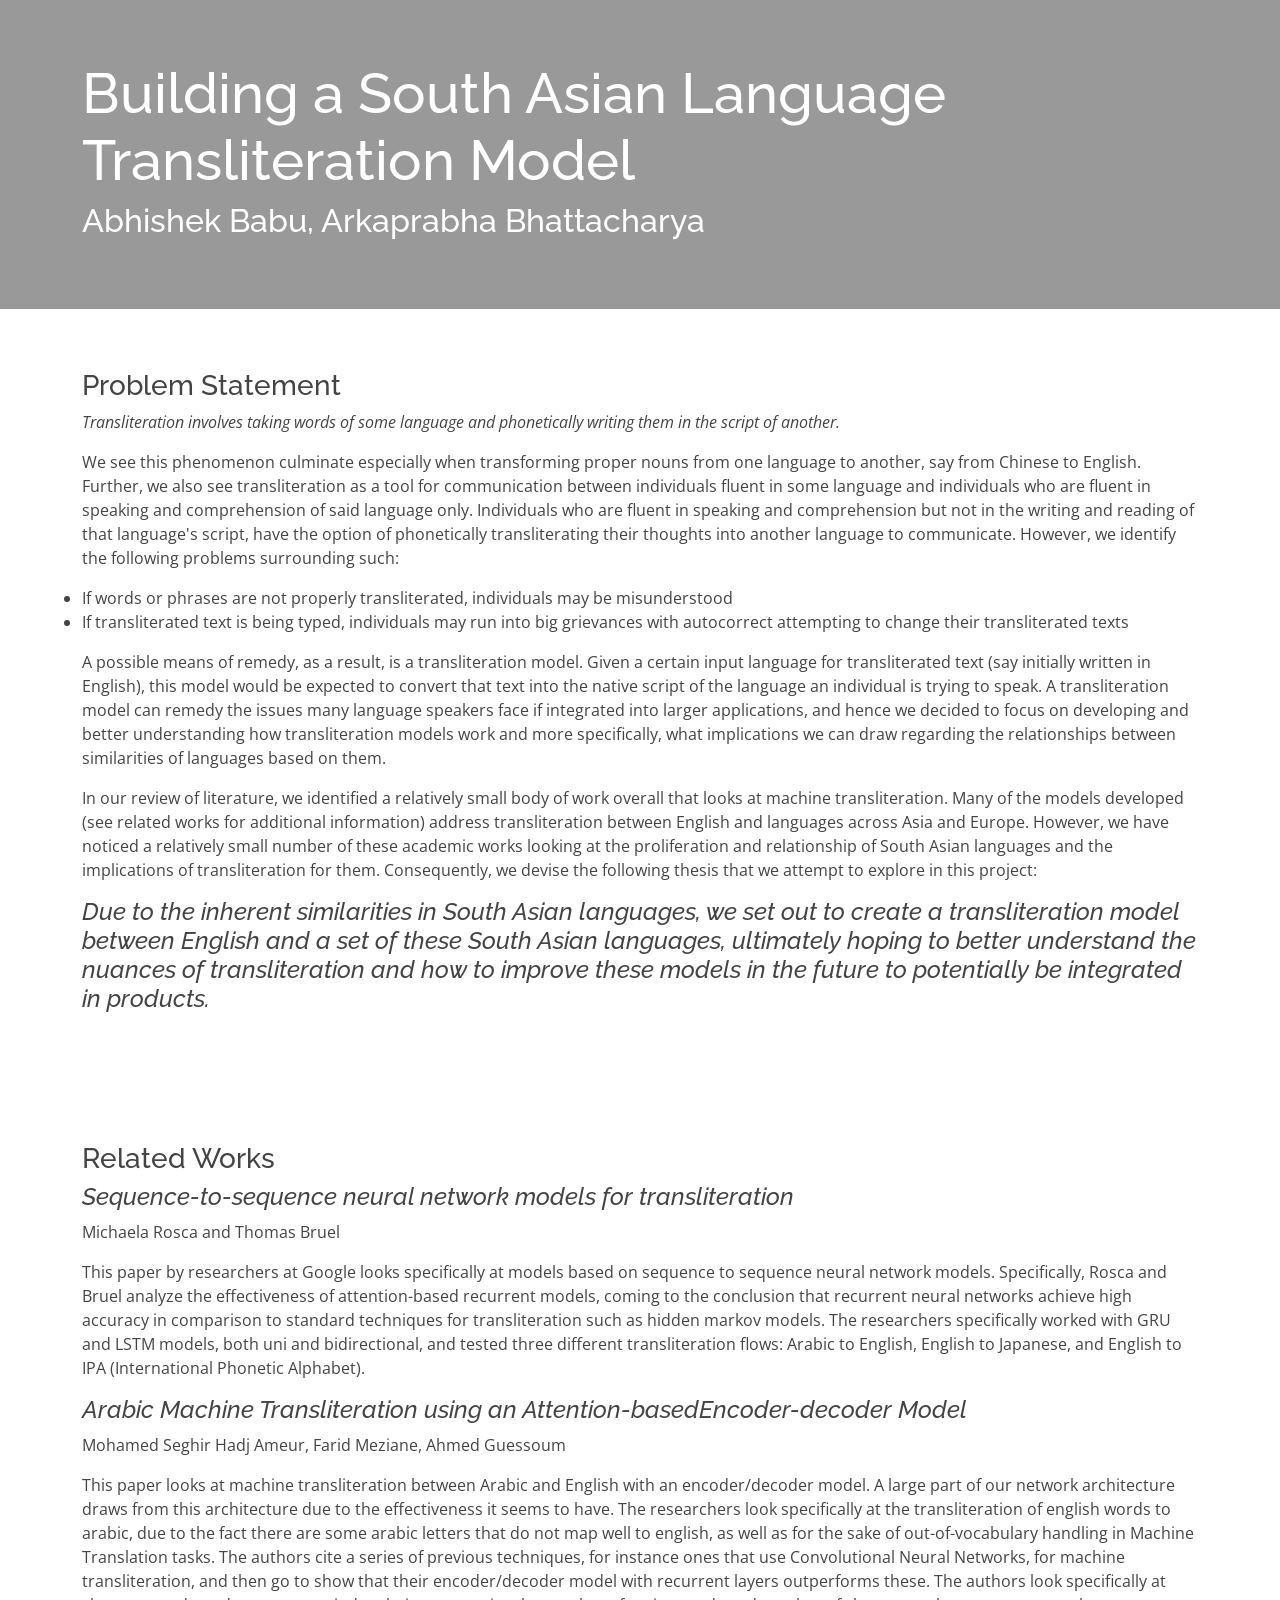
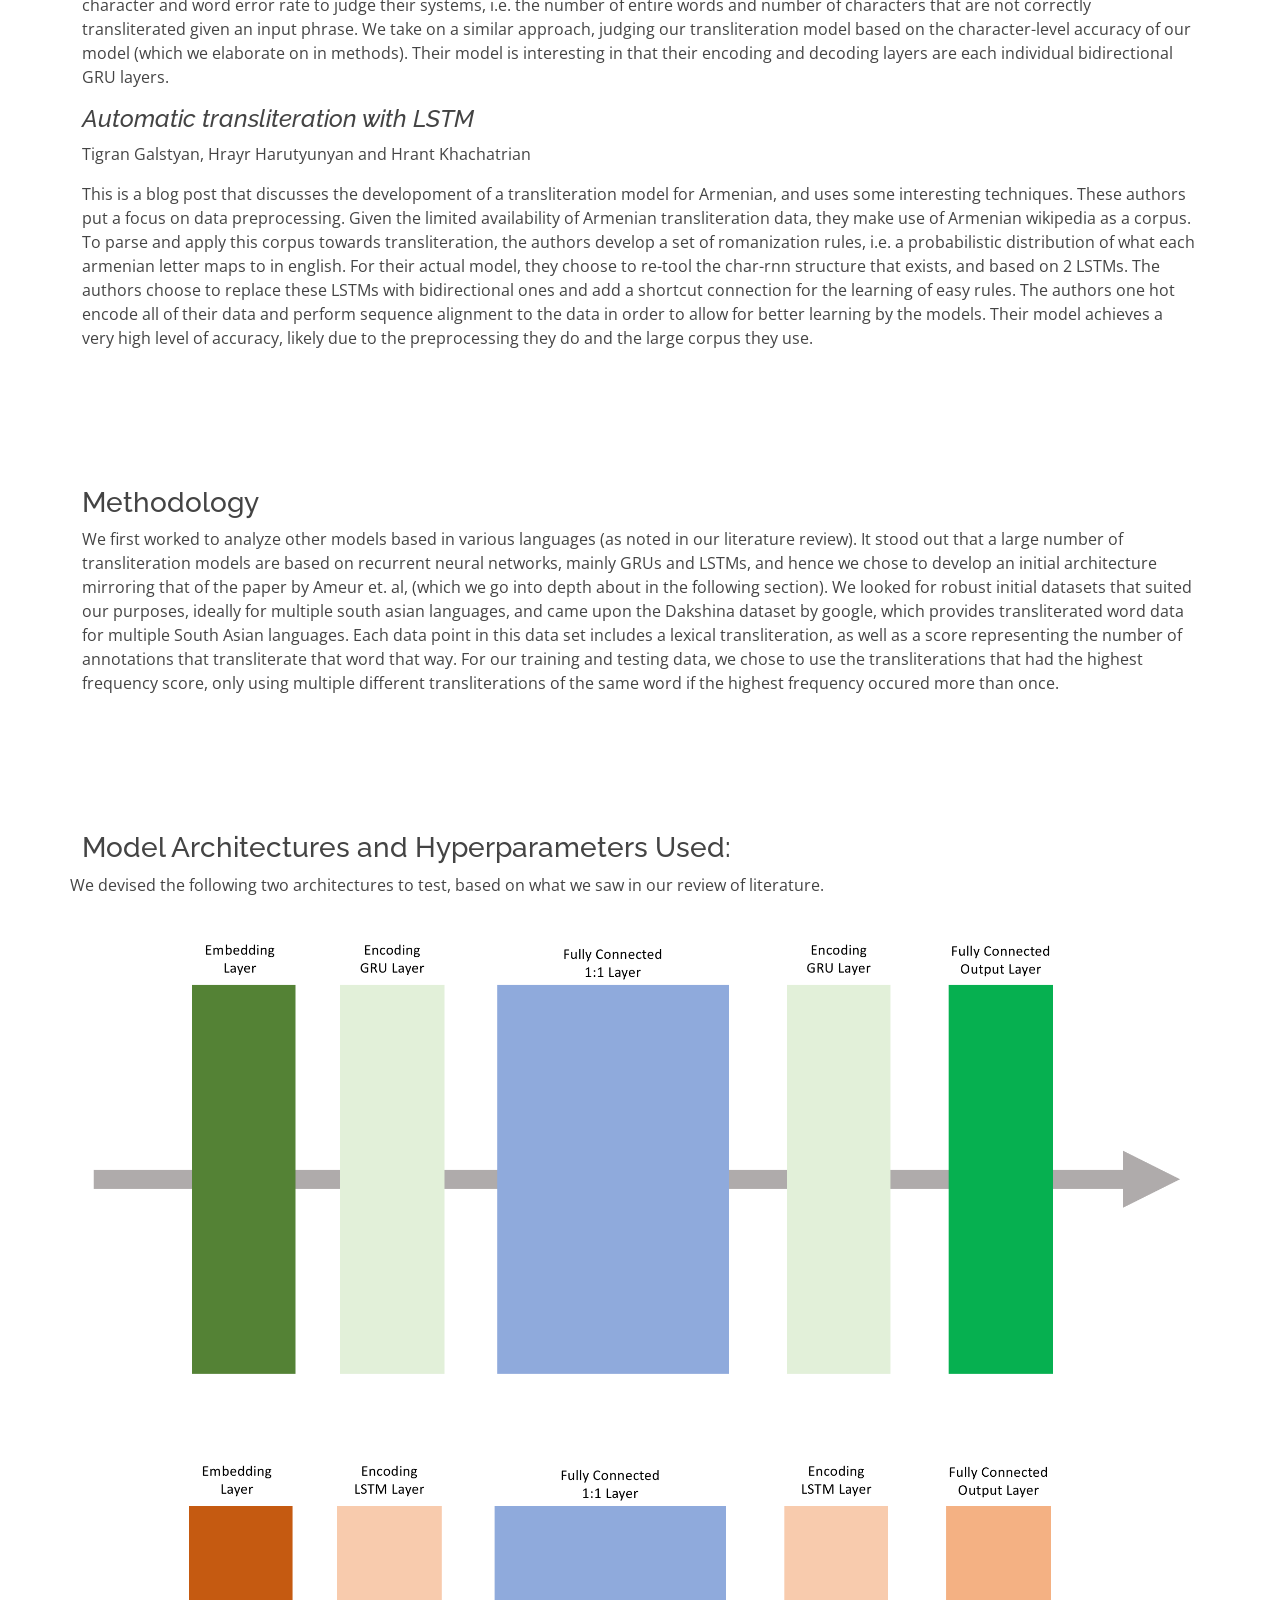
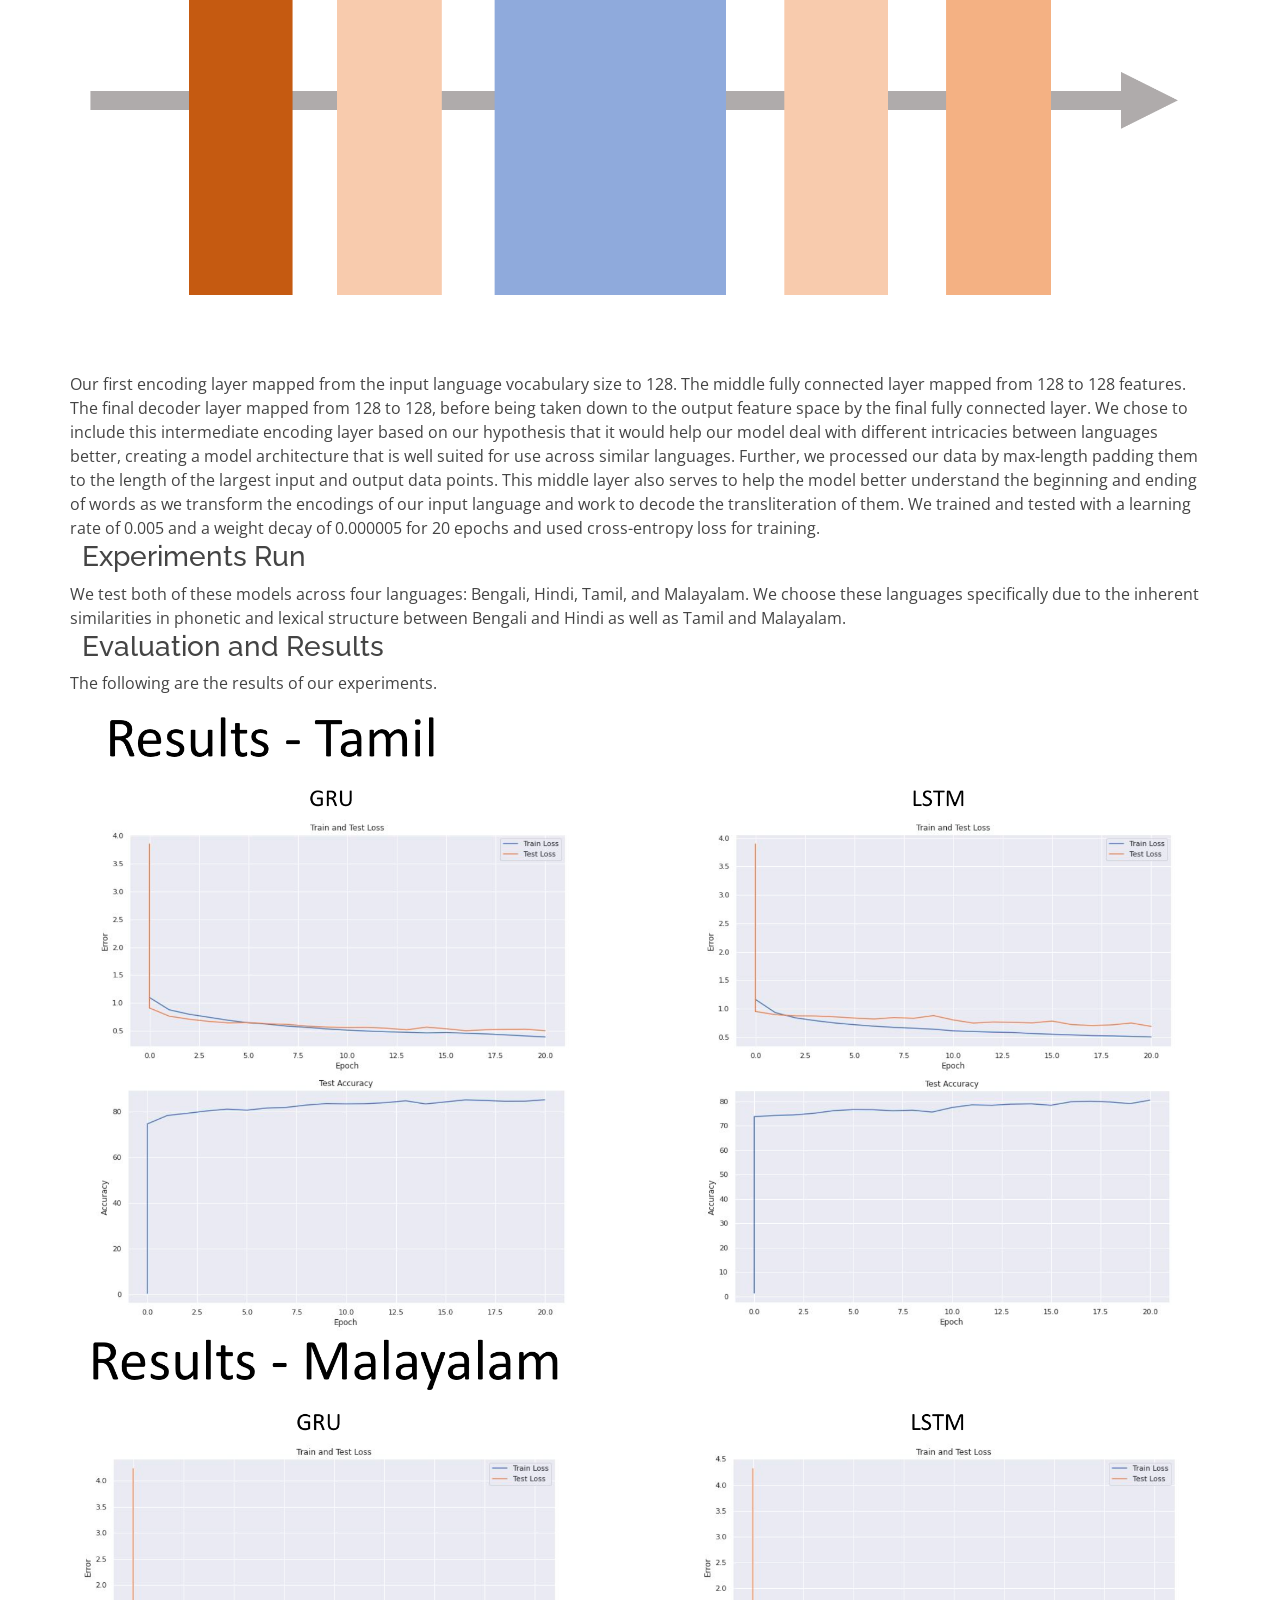
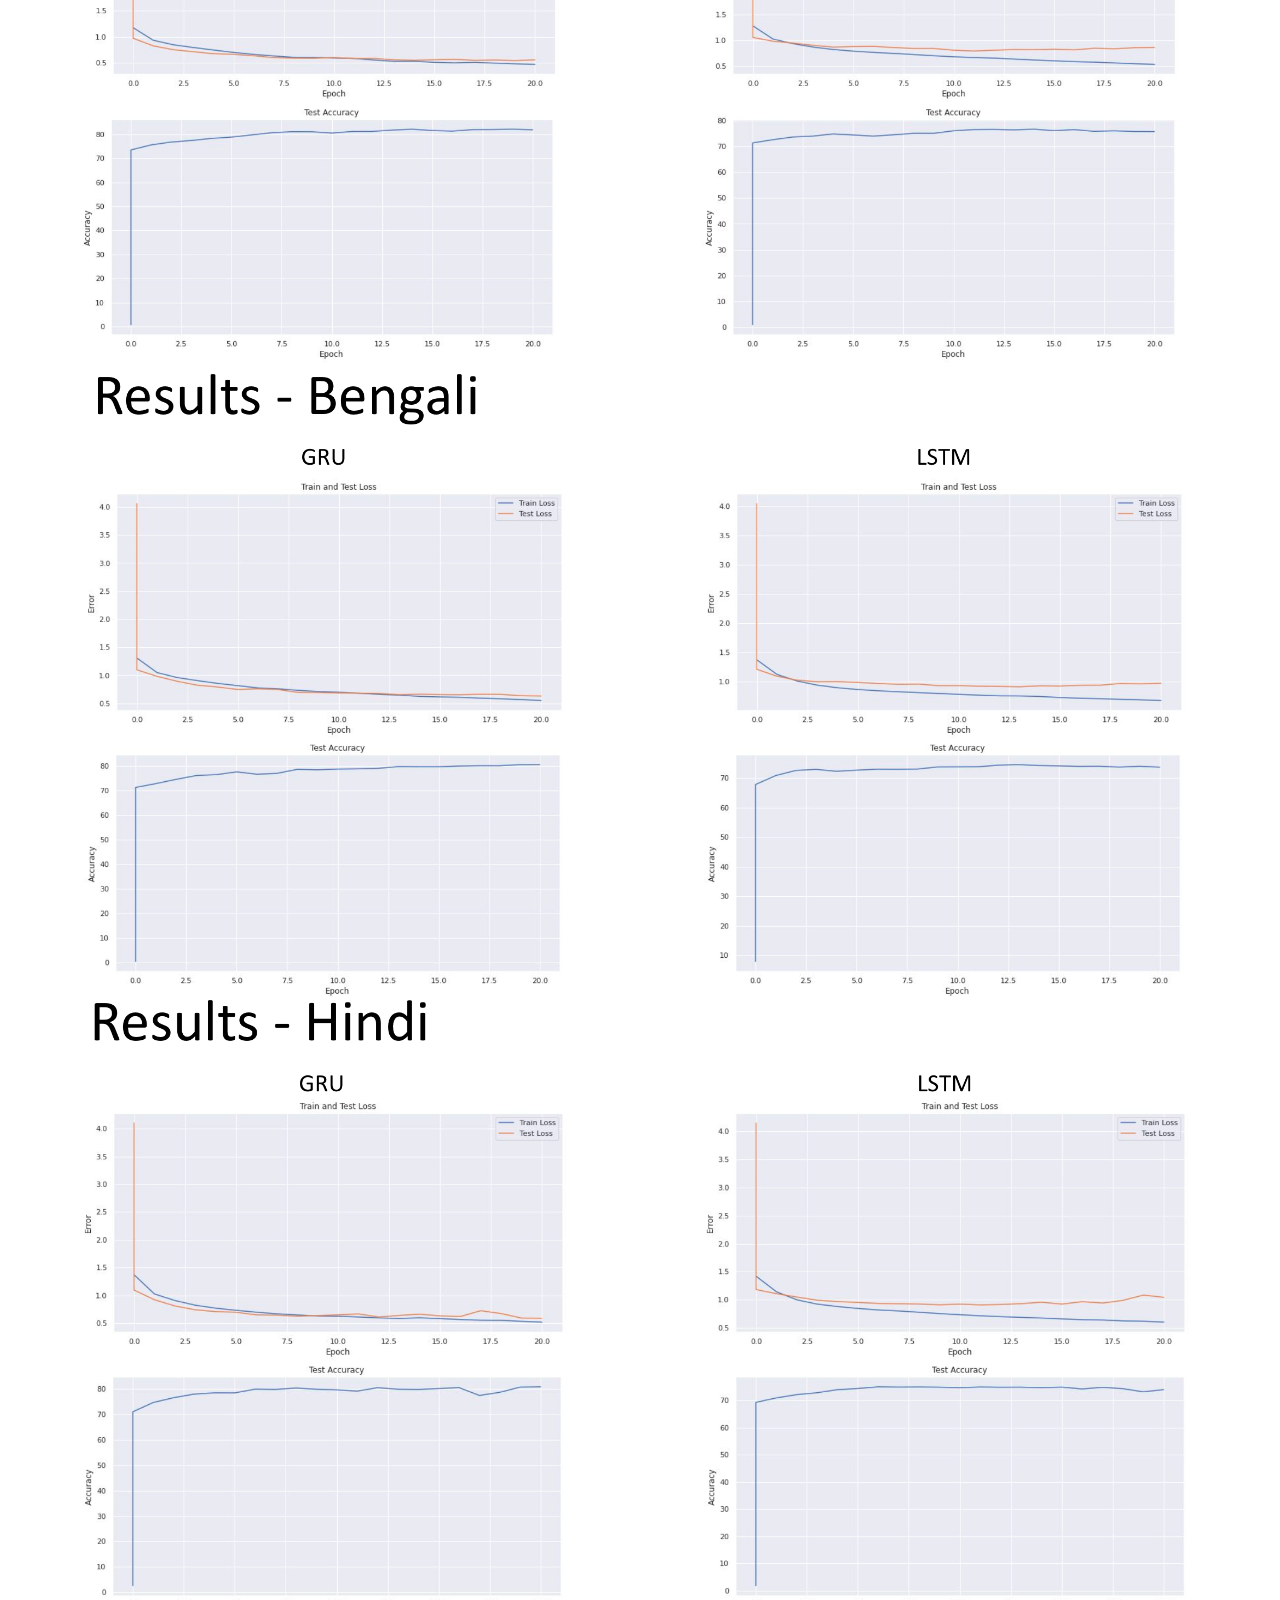
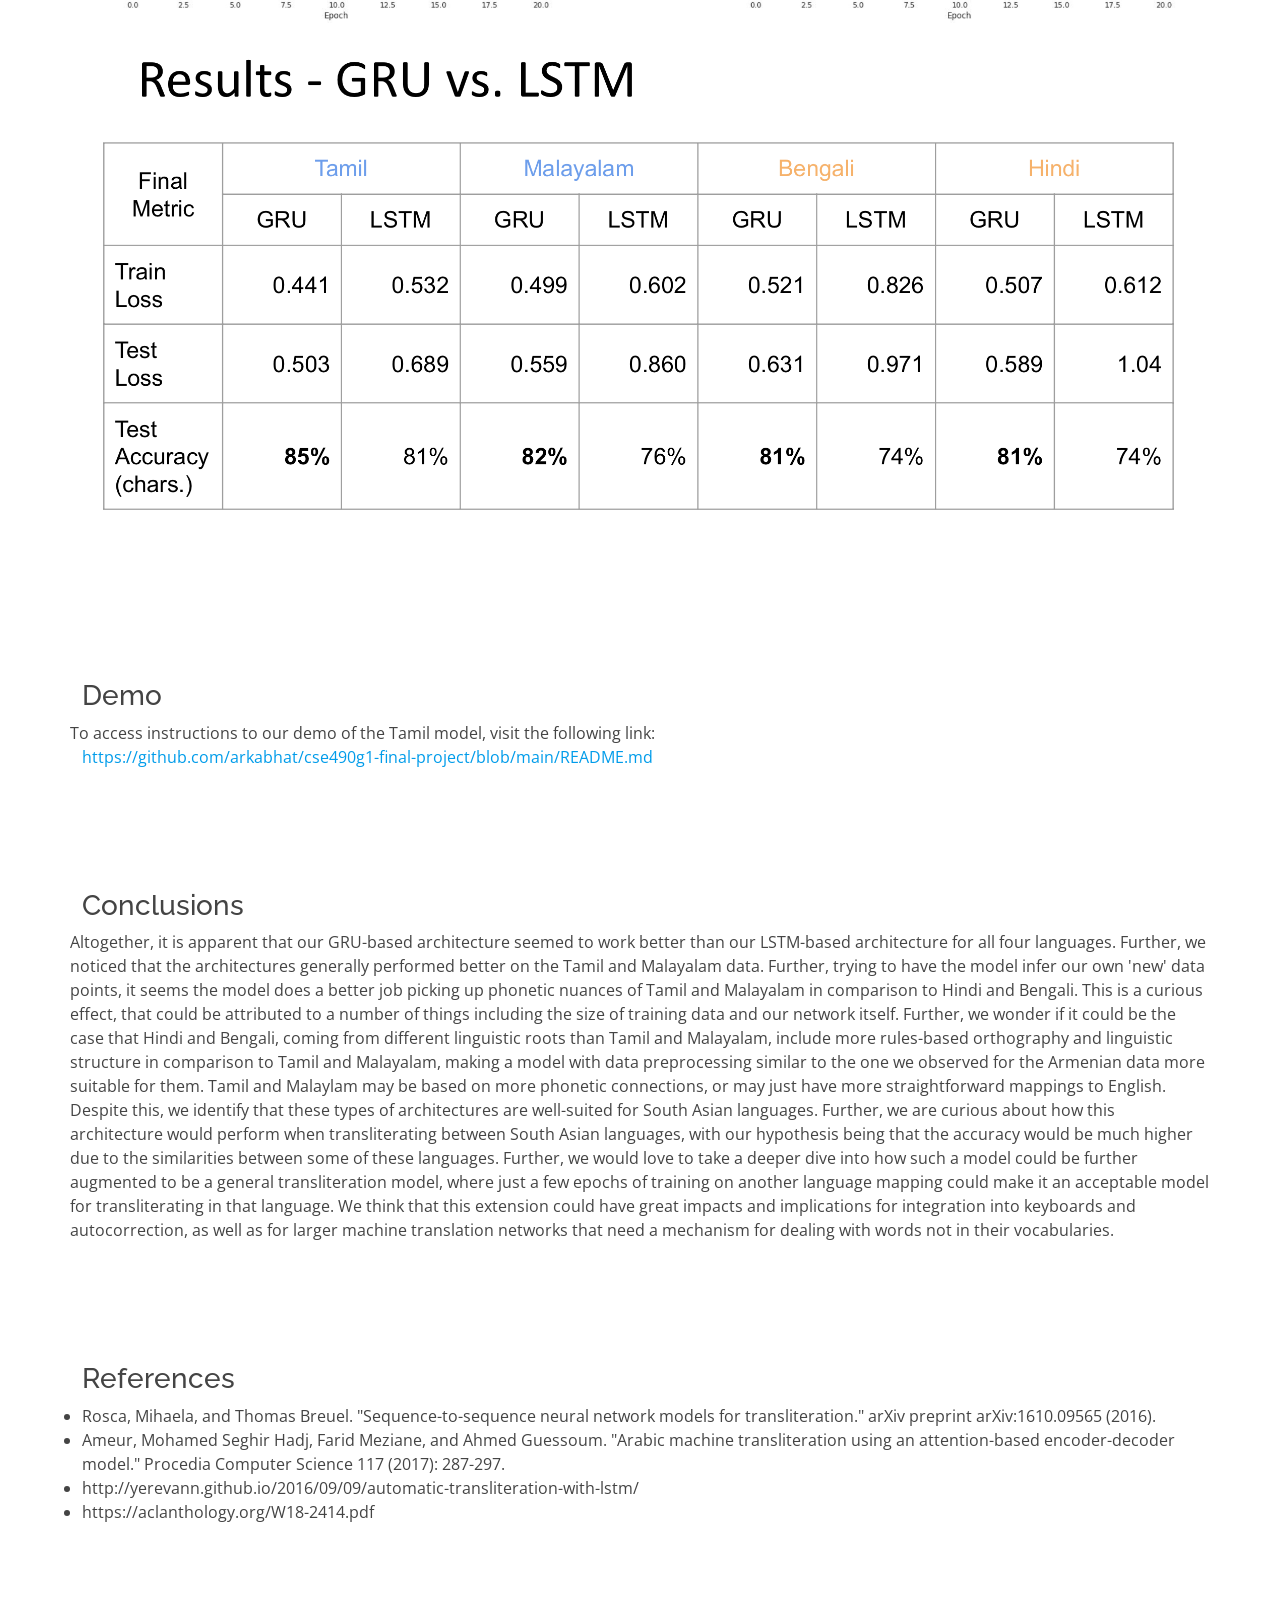
==== commit 84a099da: "Added demo section" ====
--- a/docs/index.html
+++ b/docs/index.html
@@ -179,7 +179,15 @@
       </div>
     </section>
     <section id = "demo">
-      
+      <div class = "container">
+        <div class = "row">
+          <h3> Demo</h3>
+          To access instructions to our demo of the Tamil model, visit the following link: 
+          <a href="https://github.com/arkabhat/cse490g1-final-project/blob/main/README.md">
+            https://github.com/arkabhat/cse490g1-final-project/blob/main/README.md
+          </a>
+        </div>
+      </div>
     </section>
     <section id = "conclusions">
       <div class="container">
@@ -198,6 +206,7 @@
           translation networks that need a mechanism for dealing with words not in their vocabularies. 
         </div>
       </div>
+      </section>
       <section id = "references">
         <div class="container">
           <div class="row">
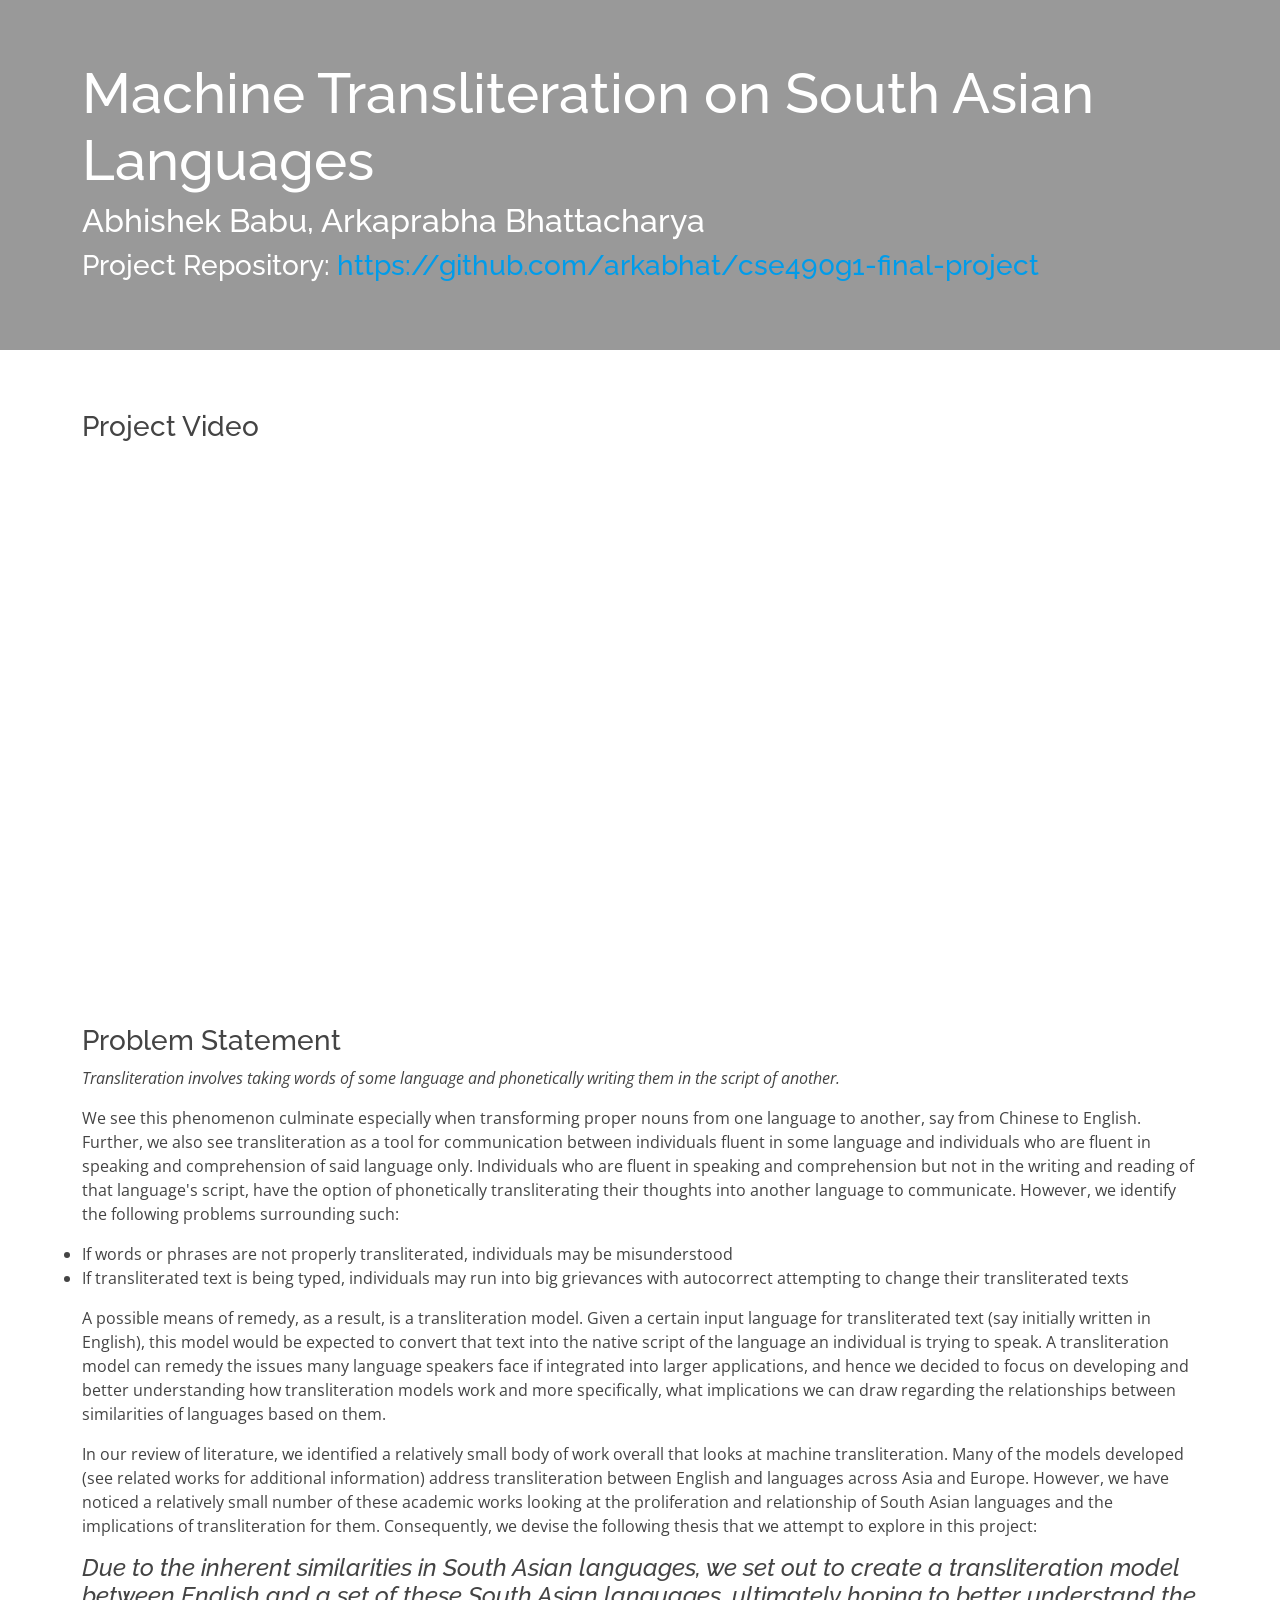
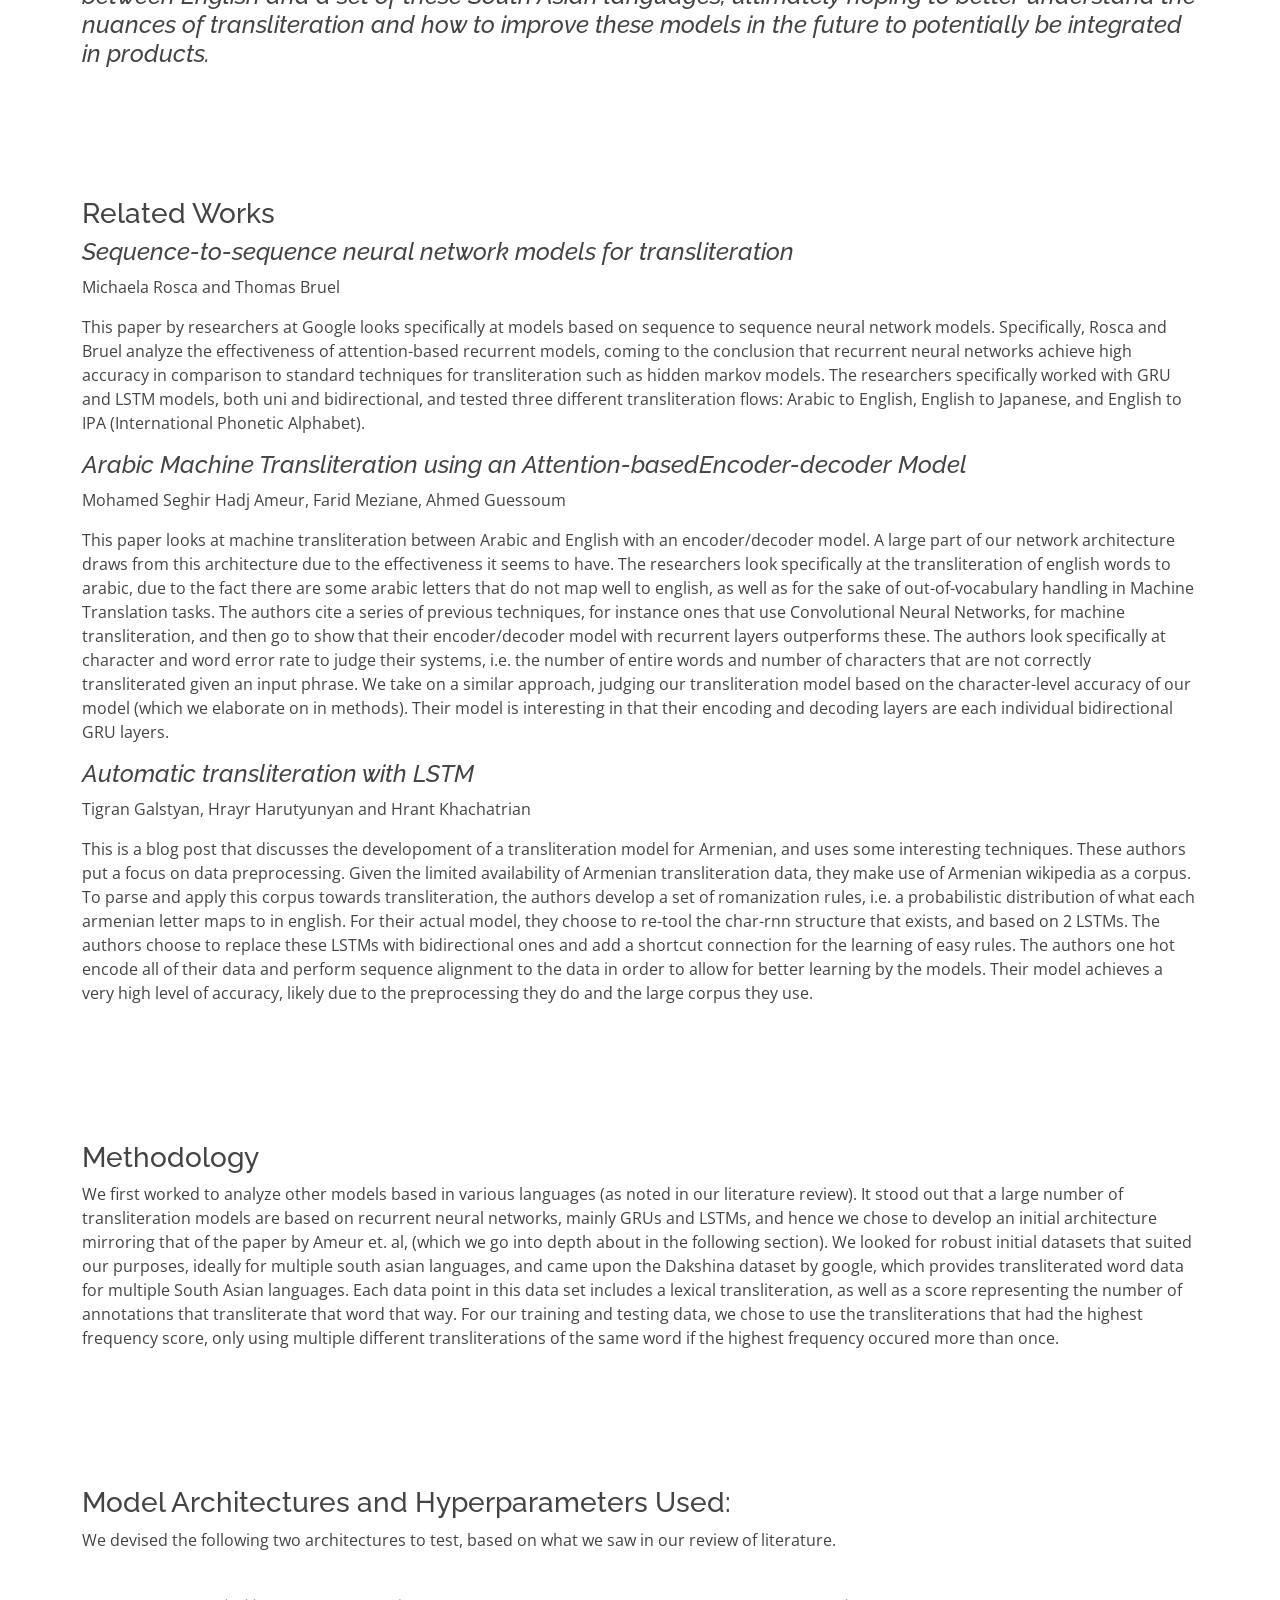
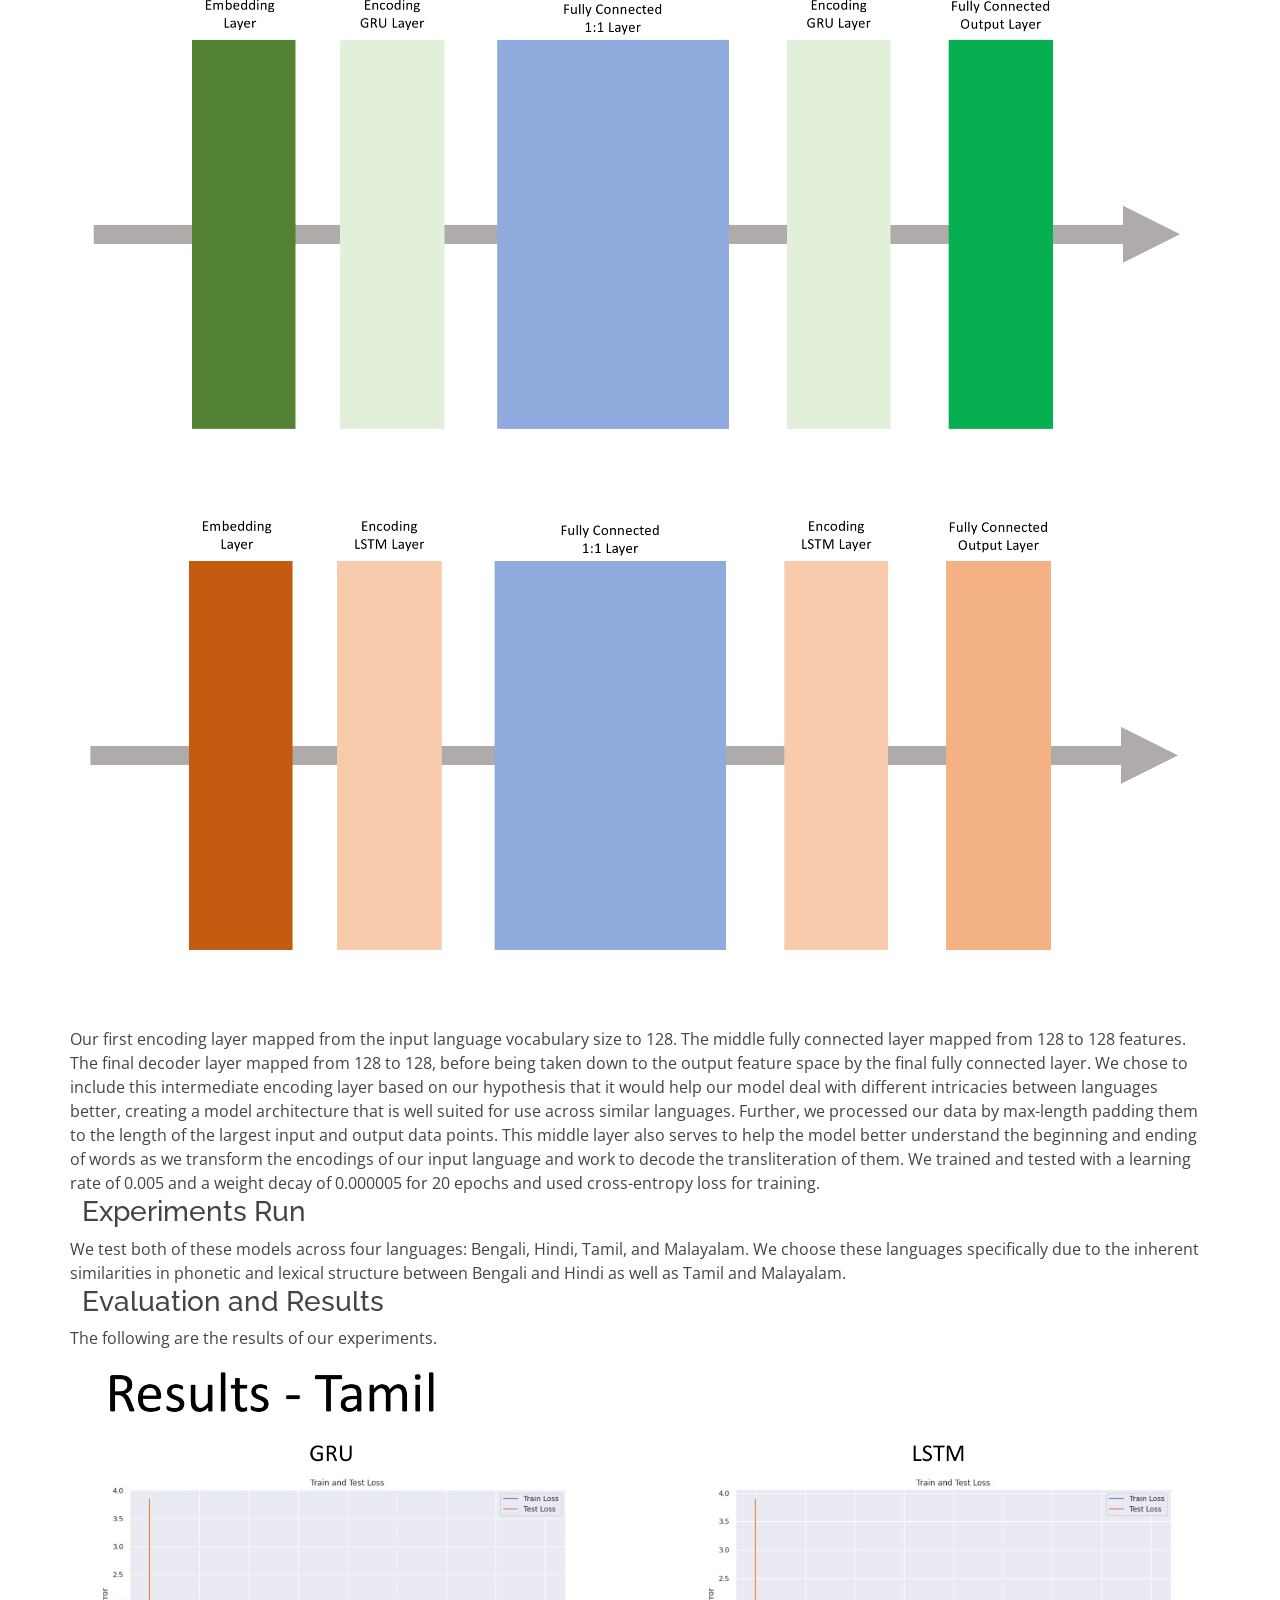
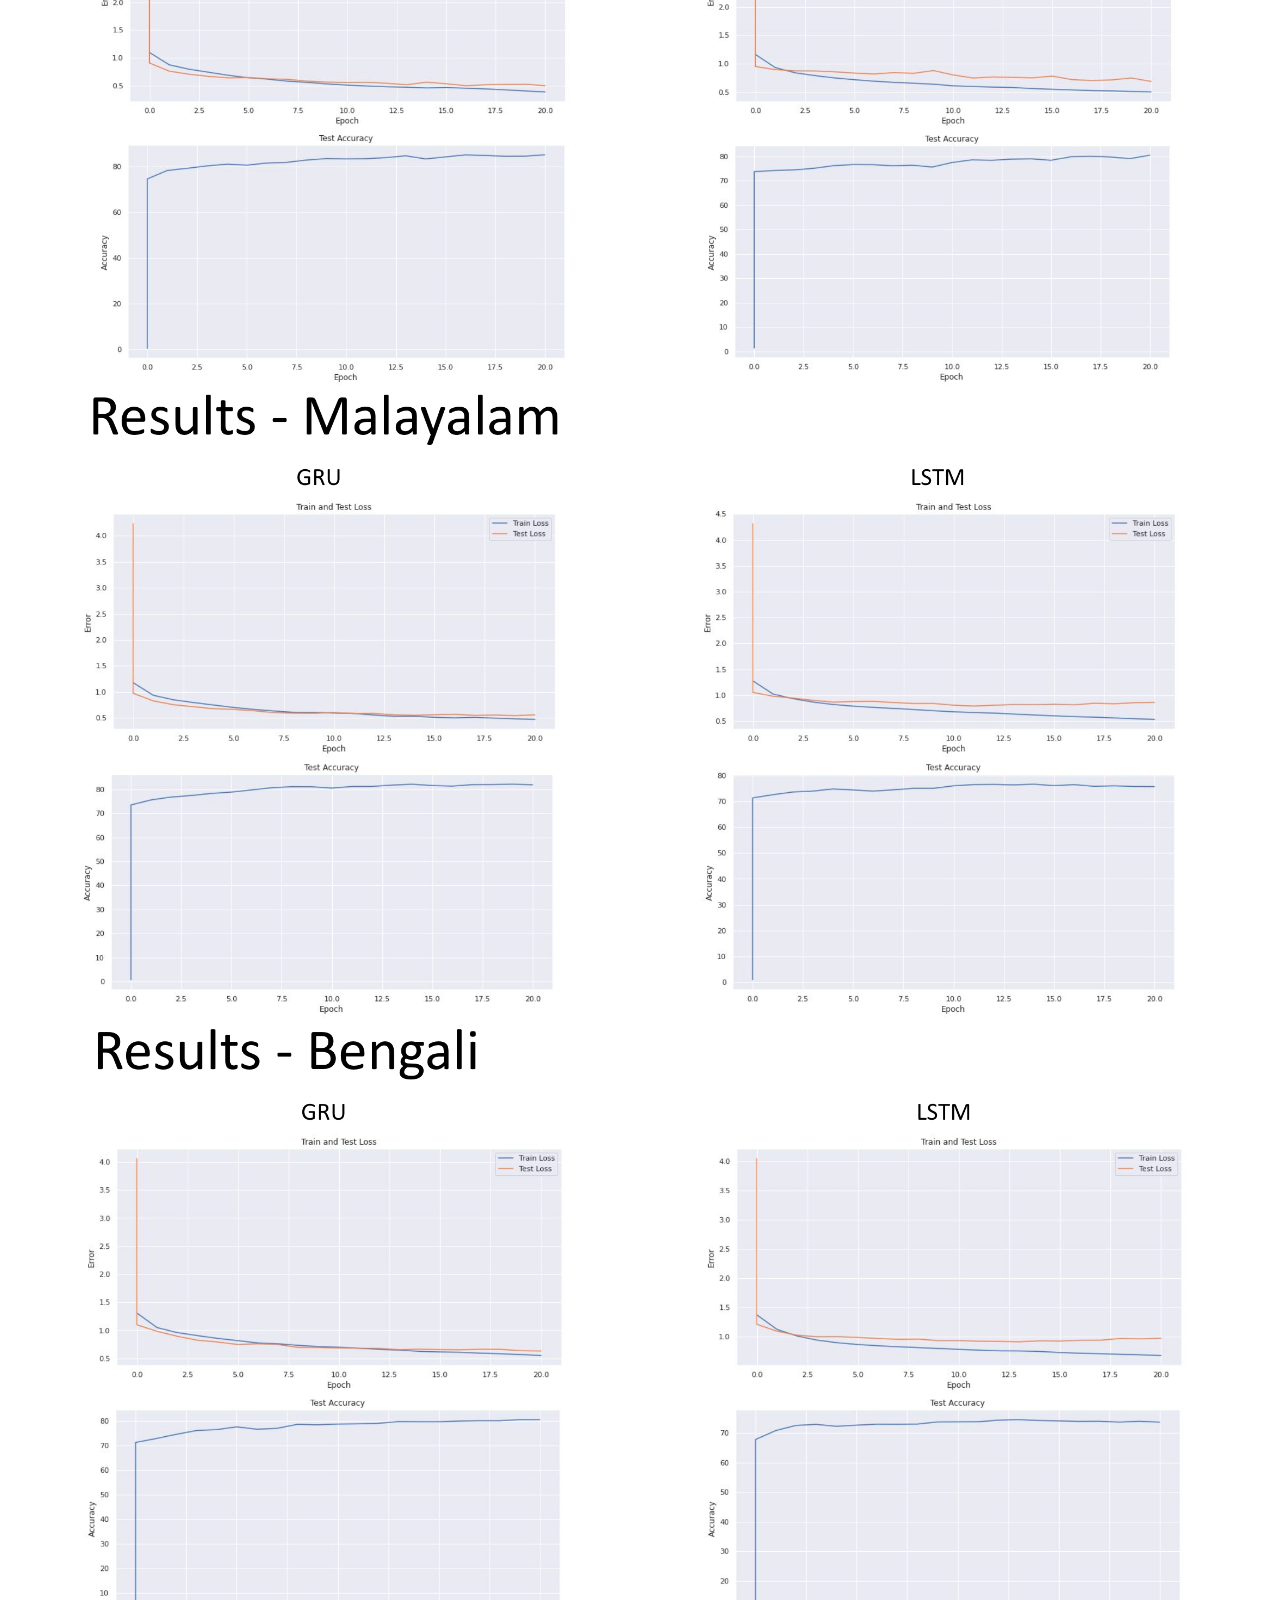
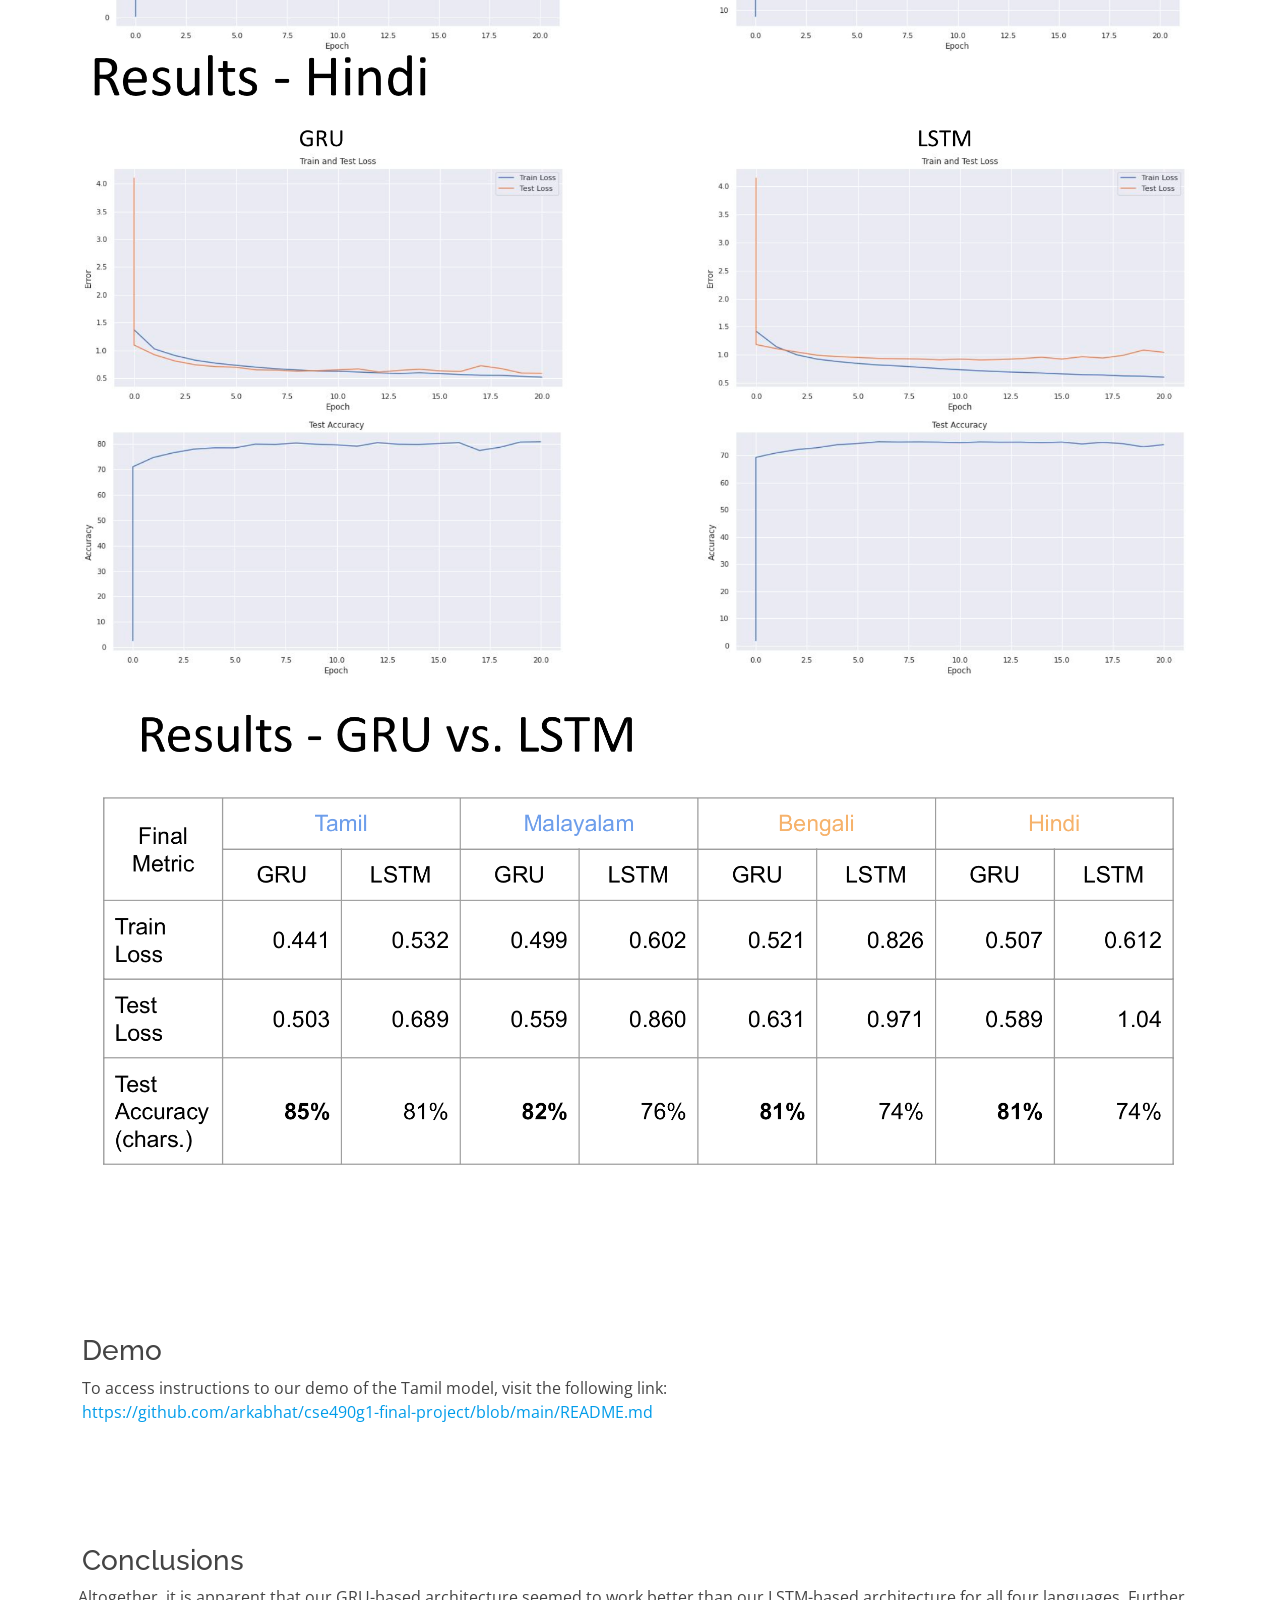
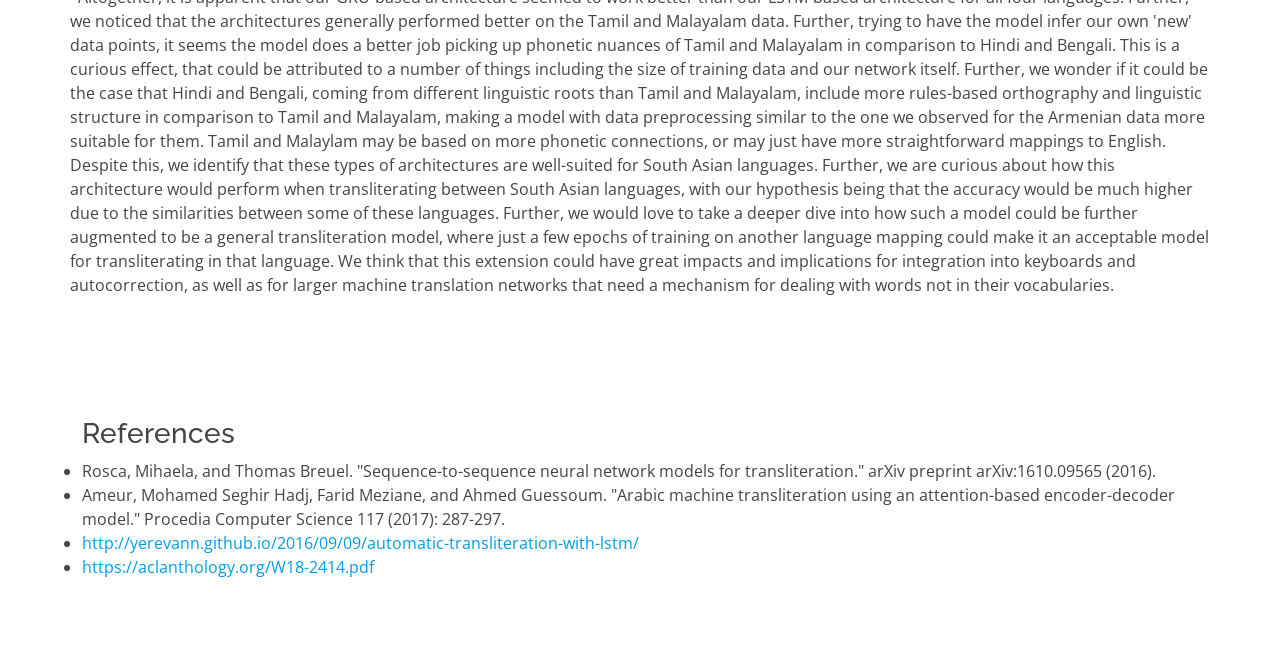
==== commit 01eebcdf: "Website and video done" ====
--- a/docs/index.html
+++ b/docs/index.html
@@ -5,7 +5,7 @@
   <meta charset="utf-8">
   <meta content="width=device-width, initial-scale=1.0" name="viewport">
 
-  <title>Scaffold Bootstrap Template - Index</title>
+  <title>Machine Transliteration - Deep Learning Final Project</title>
   <meta content="" name="description">
   <meta content="" name="keywords">
 
@@ -14,7 +14,9 @@
   <link href="assets/img/apple-touch-icon.png" rel="apple-touch-icon">
 
   <!-- Google Fonts -->
-  <link href="https://fonts.googleapis.com/css?family=Open+Sans:300,300i,400,400i,600,600i,700,700i|Raleway:300,300i,400,400i,500,500i,600,600i,700,700i|Poppins:300,300i,400,400i,500,500i,600,600i,700,700i" rel="stylesheet">
+  <link
+    href="https://fonts.googleapis.com/css?family=Open+Sans:300,300i,400,400i,600,600i,700,700i|Raleway:300,300i,400,400i,500,500i,600,600i,700,700i|Poppins:300,300i,400,400i,500,500i,600,600i,700,700i"
+    rel="stylesheet">
 
   <!-- Vendor CSS Files -->
   <link href="assets/vendor/aos/aos.css" rel="stylesheet">
@@ -40,134 +42,192 @@
   <!-- ======= Header ======= -->
 
   <main id="main">
-    <section id = "title">
-      <div class="container">
-        <h1> Building a South Asian Language Transliteration Model</h1>
+    <section id="title">
+      <div class="container">
+        <h1> Machine Transliteration on South Asian Languages</h1>
         <h2>Abhishek Babu, Arkaprabha Bhattacharya</h2>
+        <h3>Project Repository: <a href="https://github.com/arkabhat/cse490g1-final-project" target="_blank">https://github.com/arkabhat/cse490g1-final-project</a></h3>
       </div>
     </section>
-    <section id = "problem-statement">
-      <div class="container">
+    <section id="problem-statement">
+      <div class="container">
+        <div class="row">
+          <h3>Project Video</h3>
+          <iframe width="400" height="500" src="https://www.youtube.com/embed/MzXLs_rDQHM" title="YouTube video player"
+            frameborder="0"
+            allow="accelerometer; autoplay; clipboard-write; encrypted-media; gyroscope; picture-in-picture"
+            allowfullscreen></iframe>
+        </div>
+        <br/><br/><br/>
         <div class="row">
           <h3>Problem Statement</h3>
           <p class="fst-italic">
-            Transliteration involves taking words of some language and phonetically writing them in the script of another. 
+            Transliteration involves taking words of some language and phonetically writing them in the script of
+            another.
           </p>
           <p>
-            We see this phenomenon 
-            culminate especially when transforming proper nouns from one language to another, say from Chinese to English. Further, we also see 
-            transliteration as a tool for communication between individuals fluent in some language and individuals who are fluent in speaking and
-            comprehension of said language only. Individuals who are fluent in speaking and comprehension but not in the writing and reading of that language's 
-            script, have the option of phonetically transliterating their thoughts into another language to communicate. However, we identify the following problems 
+            We see this phenomenon
+            culminate especially when transforming proper nouns from one language to another, say from Chinese to
+            English. Further, we also see
+            transliteration as a tool for communication between individuals fluent in some language and individuals who
+            are fluent in speaking and
+            comprehension of said language only. Individuals who are fluent in speaking and comprehension but not in the
+            writing and reading of that language's
+            script, have the option of phonetically transliterating their thoughts into another language to communicate.
+            However, we identify the following problems
             surrounding such:
           </p>
           <ul>
             <li> If words or phrases are not properly transliterated, individuals may be misunderstood</li>
-            <li>If transliterated text is being typed, individuals may run into big grievances with autocorrect attempting to change their transliterated texts</li>
+            <li>If transliterated text is being typed, individuals may run into big grievances with autocorrect
+              attempting to change their transliterated texts</li>
           </ul>
           <p>
-            A possible means of remedy, as a result, is a transliteration model. Given a certain input language for transliterated text (say initially written in English), this model would be expected to 
-            convert that text into the native script of the language an individual is trying to speak. A transliteration model can remedy the issues 
-            many language speakers face if integrated into larger applications, and hence we decided to focus on developing and better understanding how transliteration models 
-            work and more specifically, what implications we can draw regarding the relationships between similarities of languages based on them. 
+            A possible means of remedy, as a result, is a transliteration model. Given a certain input language for
+            transliterated text (say initially written in English), this model would be expected to
+            convert that text into the native script of the language an individual is trying to speak. A transliteration
+            model can remedy the issues
+            many language speakers face if integrated into larger applications, and hence we decided to focus on
+            developing and better understanding how transliteration models
+            work and more specifically, what implications we can draw regarding the relationships between similarities
+            of languages based on them.
           </p>
           <p>
-            In our review of literature, we identified a relatively small body of work overall that looks at machine transliteration. Many of the models developed (see related works 
-            for additional information) address transliteration between English and languages across Asia and Europe. However, we have noticed a relatively small number of these 
-            academic works looking at the proliferation and relationship of South Asian languages and the implications of transliteration for them. Consequently, 
-            we devise the following thesis that we attempt to explore in this project: 
+            In our review of literature, we identified a relatively small body of work overall that looks at machine
+            transliteration. Many of the models developed (see related works
+            for additional information) address transliteration between English and languages across Asia and Europe.
+            However, we have noticed a relatively small number of these
+            academic works looking at the proliferation and relationship of South Asian languages and the implications
+            of transliteration for them. Consequently,
+            we devise the following thesis that we attempt to explore in this project:
           </p>
           <h4 class="fst-italic">
-            Due to the inherent similarities in South Asian languages, we set out to create a transliteration model between English and a set of these South Asian languages,
-            ultimately hoping to better understand the nuances of transliteration and how to improve these models in the future to potentially be integrated in products. 
+            Due to the inherent similarities in South Asian languages, we set out to create a transliteration model
+            between English and a set of these South Asian languages,
+            ultimately hoping to better understand the nuances of transliteration and how to improve these models in the
+            future to potentially be integrated in products.
           </h4>
         </div>
       </div>
     </section>
-    <section id = "related-works">
-      <div class="container">
-        <div class="row">
-              <h3>Related Works</h3>
-              <h4 class="fst-italic">
-                Sequence-to-sequence neural network models for transliteration
-              </h4>
-              <p>
-                Michaela Rosca and Thomas Bruel
-              </p>
-              <p>
-                This paper by researchers at Google looks specifically at models based on sequence to sequence neural network models. Specifically, 
-                Rosca and Bruel analyze the effectiveness of attention-based recurrent models, coming to the conclusion that recurrent neural networks 
-                achieve high accuracy in comparison to standard techniques for transliteration such as hidden markov models. The researchers specifically 
-                worked with GRU and LSTM models, both uni and bidirectional, and tested three different transliteration flows: Arabic to English, English to Japanese, 
-                and English to IPA (International Phonetic Alphabet).
-              </p>
-              <h4 class="fst-italic">
-                Arabic Machine Transliteration using an Attention-basedEncoder-decoder Model
-              </h4>
-              <p>
-                Mohamed Seghir Hadj Ameur, Farid Meziane, Ahmed Guessoum
-              </p>
-              <p>
-                This paper looks at machine transliteration between Arabic and English with an encoder/decoder model. A large part of our network architecture draws from 
-                this architecture due to the effectiveness it seems to have. The researchers look specifically at the transliteration of english words to arabic, due to the 
-                fact there are some arabic letters that do not map well to english, as well as for the sake of out-of-vocabulary handling in Machine Translation tasks. The authors
-                cite a series of previous techniques, for instance ones that use Convolutional Neural Networks, for machine transliteration, and then go to show that their 
-                encoder/decoder model with recurrent layers outperforms these. The authors look specifically at character and word error rate to judge their systems, i.e. the number 
-                of entire words and number of characters that are not correctly transliterated given an input phrase. We take on a similar approach, judging our transliteration model 
-                based on the character-level accuracy of our model (which we elaborate on in methods). Their model is interesting in that their encoding and decoding layers 
-                are each individual bidirectional GRU layers. 
-              </p>
-              <h4 class="fst-italic">
-                Automatic transliteration with LSTM
-              </h4>
-              <p>
-                Tigran Galstyan, Hrayr Harutyunyan and Hrant Khachatrian
-              </p>
-              <p>
-                This is a blog post that discusses the developoment of a transliteration model for Armenian, and uses some interesting techniques. 
-                These authors put a focus on data preprocessing. Given the limited availability of Armenian transliteration data, they make use of Armenian wikipedia
-                as a corpus. To parse and apply this corpus towards transliteration, the authors develop a set of romanization rules, i.e. a probabilistic 
-                distribution of what each armenian letter maps to in english. For their actual model, they choose to re-tool the char-rnn structure that exists, 
-                and based on 2 LSTMs. The authors choose to replace these LSTMs with bidirectional ones and add a shortcut connection for the learning of easy rules. 
-                The authors one hot encode all of their data and perform sequence alignment to the data in order to allow for better learning by the models. 
-                Their model achieves a very high level of accuracy, likely due to the preprocessing they do and the large corpus they use.
-              </p>
-            </div>
-          </div>
-        </section>
-        <section id = "methodology">
-          <div class="container">
-            <div class="row">
-              <h3>Methodology</h3>
-                <p> We first worked to analyze other models based in various languages (as noted in our literature review). It stood out that a large number 
-                  of transliteration models are based on recurrent neural networks, mainly GRUs and LSTMs, and hence we chose to develop an initial architecture 
-                  mirroring that of the paper by Ameur et. al, (which we go into depth about in the following section). We looked for robust initial datasets that suited 
-                  our purposes, ideally for multiple south asian languages, and came upon the Dakshina dataset by google, which provides transliterated word data for 
-                  multiple South Asian languages. Each data point in this data set includes a lexical transliteration, as well as a score representing the number of 
-                  annotations that transliterate that word that way. For our training and testing data, we chose to use the transliterations that had the highest 
-                  frequency score, only using multiple different transliterations of the same word if the highest frequency occured more than once.
-                </p>
-            </div>
-          </div>
-            </div>
-          </div>
+    <section id="related-works">
+      <div class="container">
+        <div class="row">
+          <h3>Related Works</h3>
+          <h4 class="fst-italic">
+            Sequence-to-sequence neural network models for transliteration
+          </h4>
+          <p>
+            Michaela Rosca and Thomas Bruel
+          </p>
+          <p>
+            This paper by researchers at Google looks specifically at models based on sequence to sequence neural
+            network models. Specifically,
+            Rosca and Bruel analyze the effectiveness of attention-based recurrent models, coming to the conclusion that
+            recurrent neural networks
+            achieve high accuracy in comparison to standard techniques for transliteration such as hidden markov models.
+            The researchers specifically
+            worked with GRU and LSTM models, both uni and bidirectional, and tested three different transliteration
+            flows: Arabic to English, English to Japanese,
+            and English to IPA (International Phonetic Alphabet).
+          </p>
+          <h4 class="fst-italic">
+            Arabic Machine Transliteration using an Attention-basedEncoder-decoder Model
+          </h4>
+          <p>
+            Mohamed Seghir Hadj Ameur, Farid Meziane, Ahmed Guessoum
+          </p>
+          <p>
+            This paper looks at machine transliteration between Arabic and English with an encoder/decoder model. A
+            large part of our network architecture draws from
+            this architecture due to the effectiveness it seems to have. The researchers look specifically at the
+            transliteration of english words to arabic, due to the
+            fact there are some arabic letters that do not map well to english, as well as for the sake of
+            out-of-vocabulary handling in Machine Translation tasks. The authors
+            cite a series of previous techniques, for instance ones that use Convolutional Neural Networks, for machine
+            transliteration, and then go to show that their
+            encoder/decoder model with recurrent layers outperforms these. The authors look specifically at character
+            and word error rate to judge their systems, i.e. the number
+            of entire words and number of characters that are not correctly transliterated given an input phrase. We
+            take on a similar approach, judging our transliteration model
+            based on the character-level accuracy of our model (which we elaborate on in methods). Their model is
+            interesting in that their encoding and decoding layers
+            are each individual bidirectional GRU layers.
+          </p>
+          <h4 class="fst-italic">
+            Automatic transliteration with LSTM
+          </h4>
+          <p>
+            Tigran Galstyan, Hrayr Harutyunyan and Hrant Khachatrian
+          </p>
+          <p>
+            This is a blog post that discusses the developoment of a transliteration model for Armenian, and uses some
+            interesting techniques.
+            These authors put a focus on data preprocessing. Given the limited availability of Armenian transliteration
+            data, they make use of Armenian wikipedia
+            as a corpus. To parse and apply this corpus towards transliteration, the authors develop a set of
+            romanization rules, i.e. a probabilistic
+            distribution of what each armenian letter maps to in english. For their actual model, they choose to re-tool
+            the char-rnn structure that exists,
+            and based on 2 LSTMs. The authors choose to replace these LSTMs with bidirectional ones and add a shortcut
+            connection for the learning of easy rules.
+            The authors one hot encode all of their data and perform sequence alignment to the data in order to allow
+            for better learning by the models.
+            Their model achieves a very high level of accuracy, likely due to the preprocessing they do and the large
+            corpus they use.
+          </p>
+        </div>
+      </div>
     </section>
-    <section id = "experiments-and-eval">
-      <div class="container">
-        <div class="row">
-          <h3> Model Architectures and Hyperparameters Used:</h3>
-          We devised the following two architectures to test, based on what we saw in our review of literature.
+    <section id="methodology">
+      <div class="container">
+        <div class="row">
+          <h3>Methodology</h3>
+          <p> We first worked to analyze other models based in various languages (as noted in our literature review). It
+            stood out that a large number
+            of transliteration models are based on recurrent neural networks, mainly GRUs and LSTMs, and hence we chose
+            to develop an initial architecture
+            mirroring that of the paper by Ameur et. al, (which we go into depth about in the following section). We
+            looked for robust initial datasets that suited
+            our purposes, ideally for multiple south asian languages, and came upon the Dakshina dataset by google,
+            which provides transliterated word data for
+            multiple South Asian languages. Each data point in this data set includes a lexical transliteration, as well
+            as a score representing the number of
+            annotations that transliterate that word that way. For our training and testing data, we chose to use the
+            transliterations that had the highest
+            frequency score, only using multiple different transliterations of the same word if the highest frequency
+            occured more than once.
+          </p>
+        </div>
+      </div>
+      </div>
+      </div>
+    </section>
+    <section id="experiments-and-eval">
+      <div class="container">
+        <div class="row">
+          <h3>Model Architectures and Hyperparameters Used:</h3>
+          &nbsp;&nbsp;&nbsp;We devised the following two architectures to test, based on what we saw in our review of literature.
           <img src="assets/img/GRU.png" class="img-fluid" alt="">
           <img src="assets/img/LSTM.png" class="img-fluid" alt="">
-          Our first encoding layer mapped from the input language vocabulary size to 128. The middle fully connected layer mapped from 128 to 128 features. The final 
-          decoder layer mapped from 128 to 128, before being taken down to the output feature space by the final fully connected layer. We chose to include this 
-          intermediate encoding layer based on our hypothesis that it would help our model deal with different intricacies between languages better, creating a model architecture 
-          that is well suited for use across similar languages. Further, we processed our data by max-length padding them to the length of the largest input and output data points. This middle layer 
-          also serves to help the model better understand the beginning and ending of words as we transform the encodings of our input language and work to decode the transliteration of them. 
-          We trained and tested with a learning rate of 0.005 and a weight decay of 0.000005 for 20 epochs and used cross-entropy loss for training. 
+          Our first encoding layer mapped from the input language vocabulary size to 128. The middle fully connected
+          layer mapped from 128 to 128 features. The final
+          decoder layer mapped from 128 to 128, before being taken down to the output feature space by the final fully
+          connected layer. We chose to include this
+          intermediate encoding layer based on our hypothesis that it would help our model deal with different
+          intricacies between languages better, creating a model architecture
+          that is well suited for use across similar languages. Further, we processed our data by max-length padding
+          them to the length of the largest input and output data points. This middle layer
+          also serves to help the model better understand the beginning and ending of words as we transform the
+          encodings of our input language and work to decode the transliteration of them.
+          We trained and tested with a learning rate of 0.005 and a weight decay of 0.000005 for 20 epochs and used
+          cross-entropy loss for training.
+          <br/>
           <h3> Experiments Run</h3>
-          We test both of these models across four languages: 
-          Bengali, Hindi, Tamil, and Malayalam. We choose these languages specifically due to the inherent similarities in phonetic and lexical structure between Bengali and Hindi as well as Tamil and Malayalam.
+          We test both of these models across four languages:
+          Bengali, Hindi, Tamil, and Malayalam. We choose these languages specifically due to the inherent similarities
+          in phonetic and lexical structure between Bengali and Hindi as well as Tamil and Malayalam.
+          <br/>
           <h3> Evaluation and Results</h3>
           The following are the results of our experiments.
           <img src="assets/img/tamil_results.png" class="img-fluid" alt="">
@@ -178,47 +238,61 @@
         </div>
       </div>
     </section>
-    <section id = "demo">
-      <div class = "container">
-        <div class = "row">
+    <section id="demo">
+      <div class="container">
+        <div class="row">
           <h3> Demo</h3>
-          To access instructions to our demo of the Tamil model, visit the following link: 
-          <a href="https://github.com/arkabhat/cse490g1-final-project/blob/main/README.md">
+          &nbsp;&nbsp; To access instructions to our demo of the Tamil model, visit the following link:
+          <a href="https://github.com/arkabhat/cse490g1-final-project/blob/main/README.md" target="_blank">
             https://github.com/arkabhat/cse490g1-final-project/blob/main/README.md
           </a>
         </div>
       </div>
     </section>
-    <section id = "conclusions">
+    <section id="conclusions">
       <div class="container">
         <div class="row">
           <h3> Conclusions</h3>
-          Altogether, it is apparent that our GRU-based architecture seemed to work better than our LSTM-based architecture for all four languages. Further, we noticed that 
-          the architectures generally performed better on the Tamil and Malayalam data. Further, trying to have the model infer our own 'new' data points, it seems the model does 
-          a better job picking up phonetic nuances of Tamil and Malayalam in comparison to Hindi and Bengali. This is a curious effect, that could be attributed to a number of things 
-          including the size of training data and our network itself. Further, we wonder if it could be the case that Hindi and Bengali, coming from different linguistic roots than Tamil and 
-          Malayalam, include more rules-based orthography and linguistic structure in comparison to Tamil and Malayalam, making a model with data preprocessing similar to the one we observed for the Armenian 
-          data more suitable for them. Tamil and Malaylam may be based on more phonetic connections, or may just have more straightforward mappings to English. Despite this, we identify that 
-          these types of architectures are well-suited for South Asian languages. Further, we are curious about how this architecture would perform when transliterating between 
-          South Asian languages, with our hypothesis being that the accuracy would be much higher due to the similarities between some of these languages. Further, we would love to take a deeper dive 
-          into how such a model could be further augmented to be a general transliteration model, where just a few epochs of training on another language mapping could make it an acceptable 
-          model for transliterating in that language. We think that this extension could have great impacts and implications for integration into keyboards and autocorrection, as well as for larger machine 
-          translation networks that need a mechanism for dealing with words not in their vocabularies. 
-        </div>
-      </div>
-      </section>
-      <section id = "references">
-        <div class="container">
-          <div class="row">
-            <h3> References</h3>
-           <ul>
-             <li> Rosca, Mihaela, and Thomas Breuel. "Sequence-to-sequence neural network models for transliteration." arXiv preprint arXiv:1610.09565 (2016).</li>
-             <li>Ameur, Mohamed Seghir Hadj, Farid Meziane, and Ahmed Guessoum. "Arabic machine transliteration using an attention-based encoder-decoder model." Procedia Computer Science 117 (2017): 287-297.</li>
-             <li>http://yerevann.github.io/2016/09/09/automatic-transliteration-with-lstm/</li>
-             <li>https://aclanthology.org/W18-2414.pdf</li>
-            </ul>
-          </div>
-        </div>
+          &nbsp;&nbsp;Altogether, it is apparent that our GRU-based architecture seemed to work better than our LSTM-based
+          architecture for all four languages. Further, we noticed that
+          the architectures generally performed better on the Tamil and Malayalam data. Further, trying to have the
+          model infer our own 'new' data points, it seems the model does
+          a better job picking up phonetic nuances of Tamil and Malayalam in comparison to Hindi and Bengali. This is a
+          curious effect, that could be attributed to a number of things
+          including the size of training data and our network itself. Further, we wonder if it could be the case that
+          Hindi and Bengali, coming from different linguistic roots than Tamil and
+          Malayalam, include more rules-based orthography and linguistic structure in comparison to Tamil and Malayalam,
+          making a model with data preprocessing similar to the one we observed for the Armenian
+          data more suitable for them. Tamil and Malaylam may be based on more phonetic connections, or may just have
+          more straightforward mappings to English. Despite this, we identify that
+          these types of architectures are well-suited for South Asian languages. Further, we are curious about how this
+          architecture would perform when transliterating between
+          South Asian languages, with our hypothesis being that the accuracy would be much higher due to the
+          similarities between some of these languages. Further, we would love to take a deeper dive
+          into how such a model could be further augmented to be a general transliteration model, where just a few
+          epochs of training on another language mapping could make it an acceptable
+          model for transliterating in that language. We think that this extension could have great impacts and
+          implications for integration into keyboards and autocorrection, as well as for larger machine
+          translation networks that need a mechanism for dealing with words not in their vocabularies.
+        </div>
+      </div>
+    </section>
+    <section id="references">
+      <div class="container">
+        <div class="row">
+          <h3> References</h3>
+          <ul>
+            <li>Rosca, Mihaela, and Thomas Breuel. "Sequence-to-sequence neural network models for transliteration."
+              arXiv preprint arXiv:1610.09565 (2016).</li>
+            <li>Ameur, Mohamed Seghir Hadj, Farid Meziane, and Ahmed Guessoum. "Arabic machine transliteration using an
+              attention-based encoder-decoder model." Procedia Computer Science 117 (2017): 287-297.</li>
+            <li><a
+                href="http://yerevann.github.io/2016/09/09/automatic-transliteration-with-lstm/" target="_blank">http://yerevann.github.io/2016/09/09/automatic-transliteration-with-lstm/</a>
+            </li>
+            <li><a href="https://aclanthology.org/W18-2414.pdf" target="_blank">https://aclanthology.org/W18-2414.pdf</a></li>
+          </ul>
+        </div>
+      </div>
     </section>
 
     <!-- ======= About Section ======= -->
@@ -901,7 +975,8 @@
   <!-- ======= Footer ======= -->
   <!-- End Footer -->
 
-  <a href="#" class="back-to-top d-flex align-items-center justify-content-center"><i class="bi bi-arrow-up-short"></i></a>
+  <a href="#" class="back-to-top d-flex align-items-center justify-content-center"><i
+      class="bi bi-arrow-up-short"></i></a>
 
   <!-- Vendor JS Files -->
   <script src="assets/vendor/aos/aos.js"></script>
